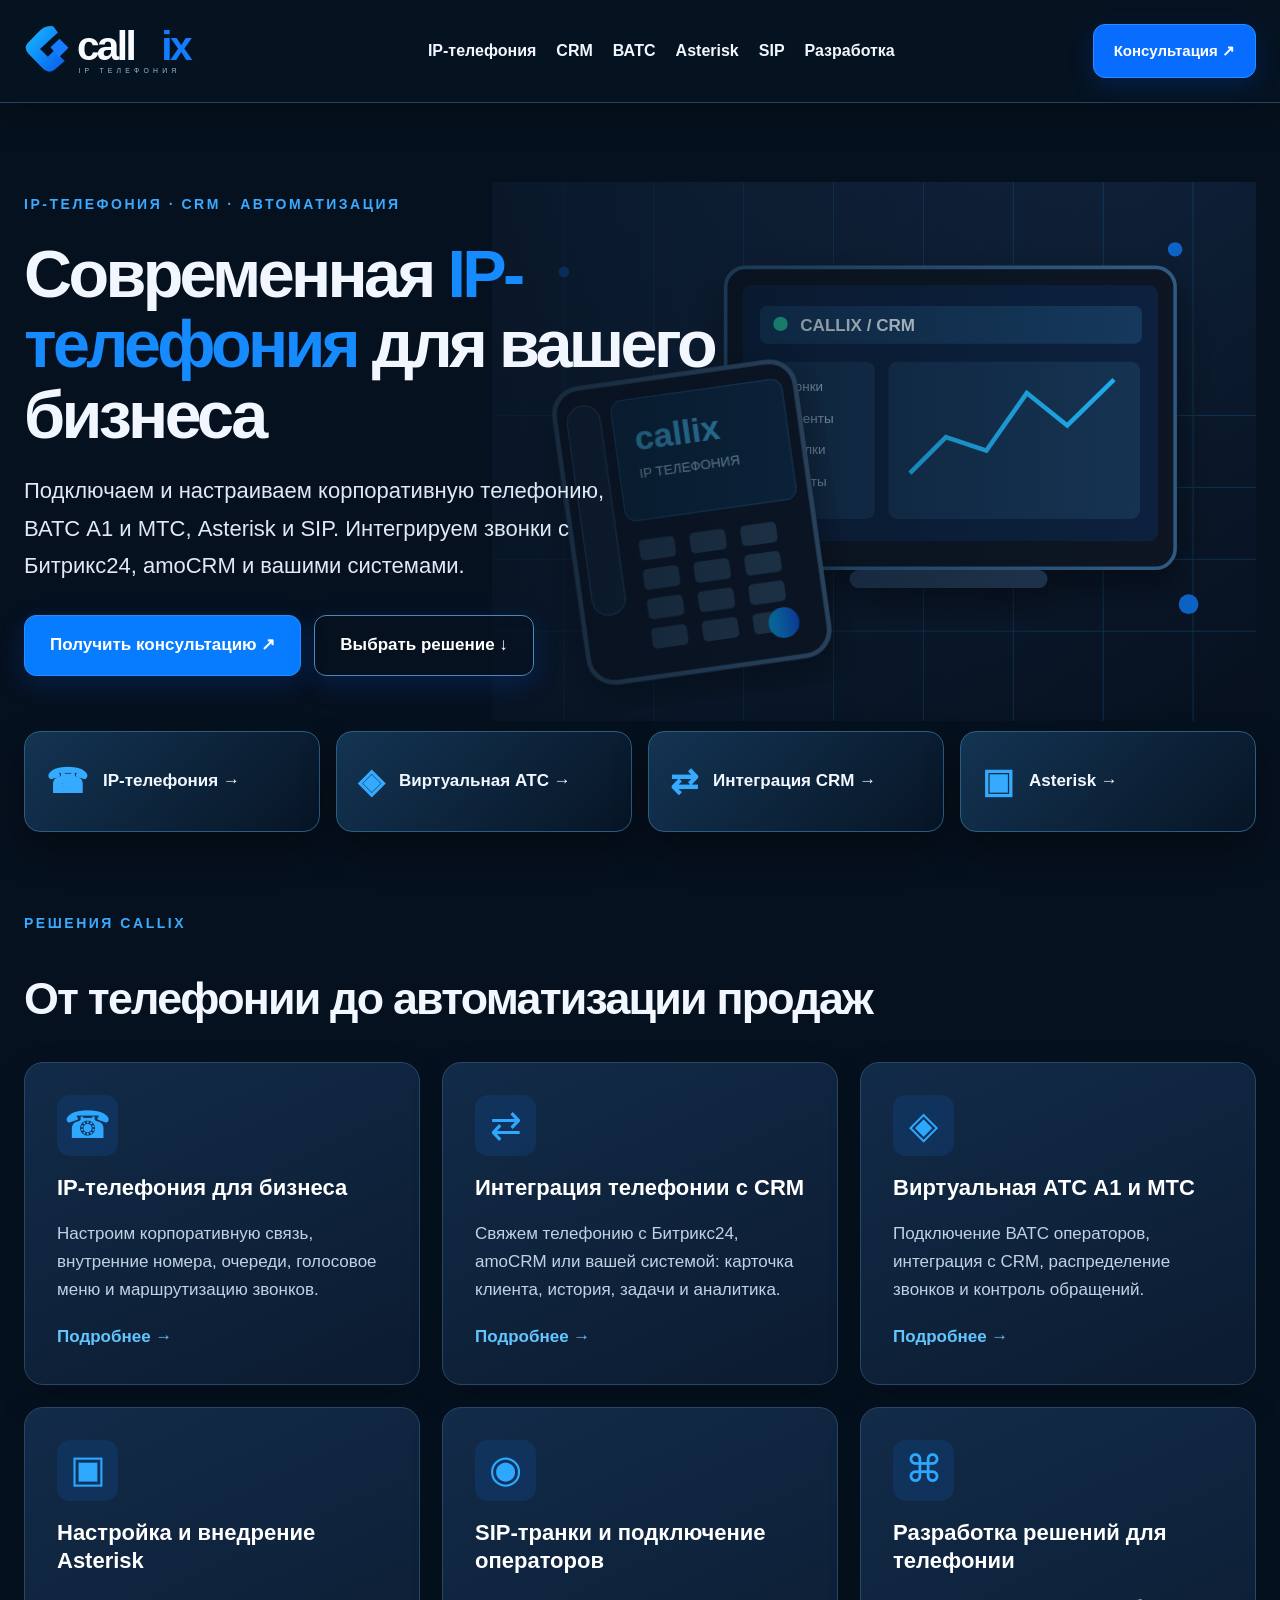
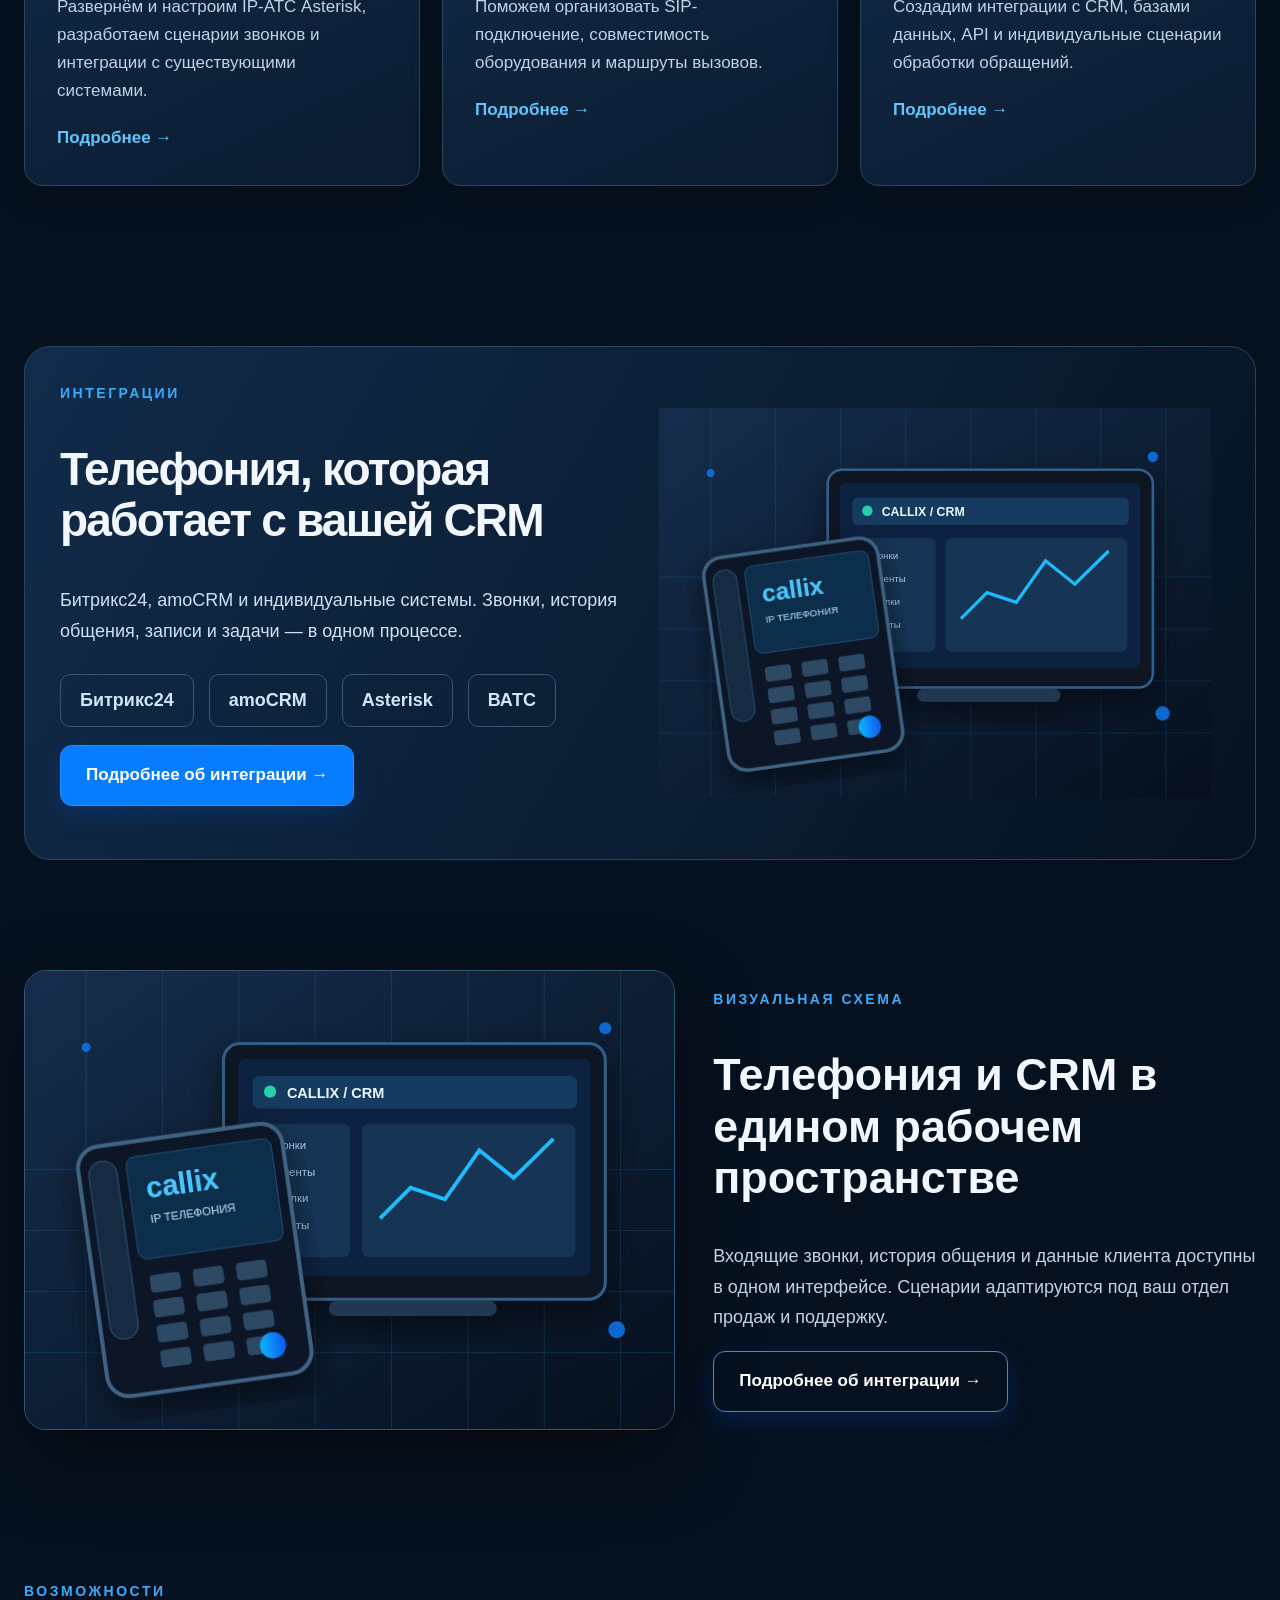
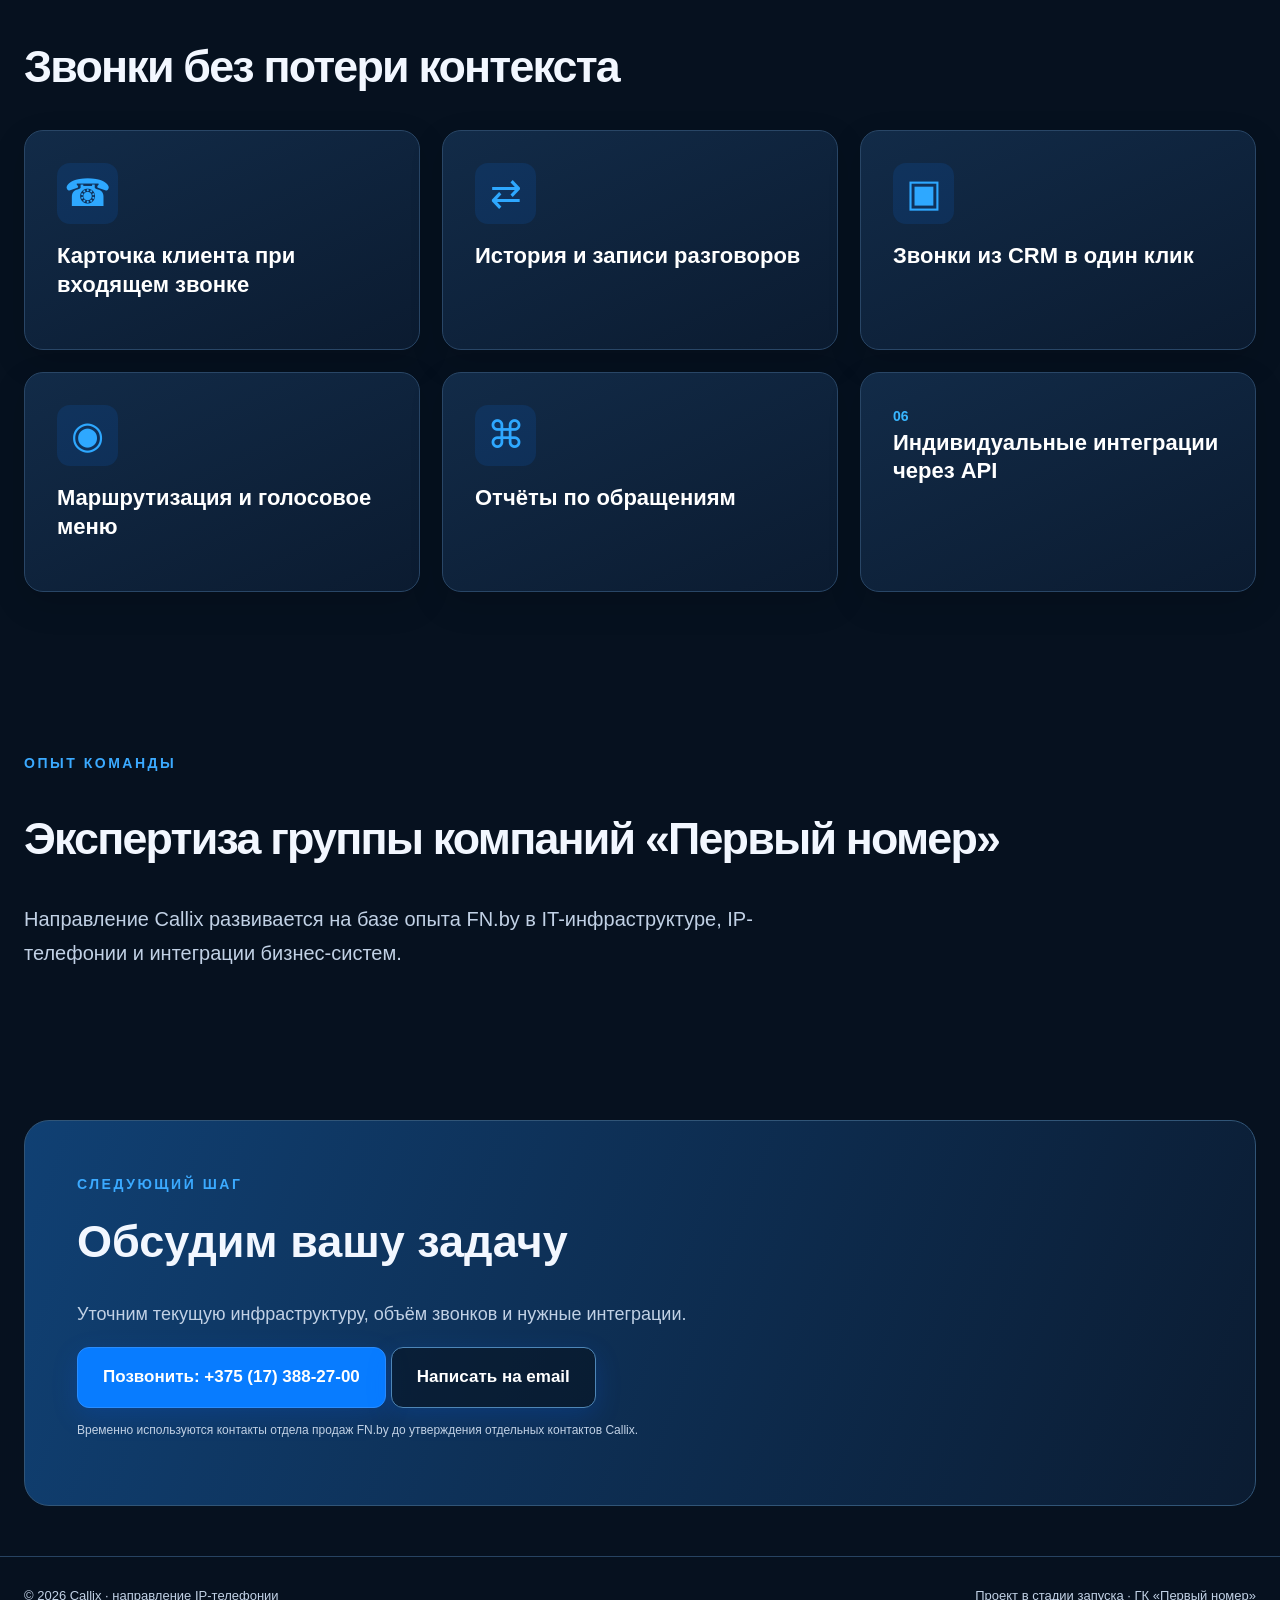
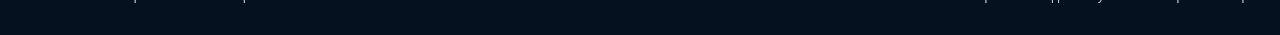
==== index.html @ d76731b3 "Implement Callix approved homepage and VATs navigation" ====
<!doctype html><html lang="ru"><head><meta charset="utf-8"><meta name="viewport" content="width=device-width,initial-scale=1"><meta name="theme-color" content="#070d1a"><title>IP-телефония и интеграции | Callix</title><meta name="description" content="IP-телефония для бизнеса, Asterisk, SIP, интеграции с Битрикс24 и amoCRM, разработка и автоматизация звонков."><link rel="canonical" href="https://callix.by/"><link rel="stylesheet" href="/style.css"></head><body><header><div class="wrap nav"><a href="/" class="brand" aria-label="Callix главная"><span class="mark">‹</span>call<em>ix</em></a><nav><a href="/ip-telefoniya/">IP-телефония</a><a href="/integraciya-crm/">CRM</a><a href="/vats/">ВАТС</a><a href="/asterisk/">Asterisk</a><a href="/sip/">SIP</a><a href="/razrabotka/">Разработка</a></nav><a class="btn" href="/kontakty/">Консультация ↗</a></div></header><main><section class="wrap hero hero-visual"><div class="eyebrow">IP-телефония · CRM · автоматизация</div><h1>Современная <span>IP-телефония</span> для вашего бизнеса</h1><p class="lead">Подключаем и настраиваем корпоративную телефонию, ВАТС А1 и МТС, Asterisk и SIP. Интегрируем звонки с Битрикс24, amoCRM и вашими системами.</p><div class="actions"><a class="btn" href="/kontakty/">Получить консультацию ↗</a><a class="btn outline" href="#services">Выбрать решение ↓</a></div></section><div class="wrap feature-tiles"><a href="/ip-telefoniya/"><span class="tileicon">☎</span>IP-телефония →</a><a href="/vats/"><span class="tileicon">◈</span>Виртуальная АТС →</a><a href="/integraciya-crm/"><span class="tileicon">⇄</span>Интеграция CRM →</a><a href="/asterisk/"><span class="tileicon">▣</span>Asterisk →</a></div><section class="wrap section" id="services"><div class="eyebrow">Решения Callix</div><h2>От телефонии до автоматизации продаж</h2><div class="grid"><article class="card"><div class="service-icon">☎</div><h3>IP-телефония для бизнеса</h3><p>Настроим корпоративную связь, внутренние номера, очереди, голосовое меню и маршрутизацию звонков.</p><a href="/ip-telefoniya/">Подробнее →</a></article><article class="card"><div class="service-icon">⇄</div><h3>Интеграция телефонии с CRM</h3><p>Свяжем телефонию с Битрикс24, amoCRM или вашей системой: карточка клиента, история, задачи и аналитика.</p><a href="/integraciya-crm/">Подробнее →</a></article><article class="card"><div class="service-icon">◈</div><h3>Виртуальная АТС А1 и МТС</h3><p>Подключение ВАТС операторов, интеграция с CRM, распределение звонков и контроль обращений.</p><a href="/vats/">Подробнее →</a></article><article class="card"><div class="service-icon">▣</div><h3>Настройка и внедрение Asterisk</h3><p>Развернём и настроим IP-АТС Asterisk, разработаем сценарии звонков и интеграции с существующими системами.</p><a href="/asterisk/">Подробнее →</a></article><article class="card"><div class="service-icon">◉</div><h3>SIP-транки и подключение операторов</h3><p>Поможем организовать SIP-подключение, совместимость оборудования и маршруты вызовов.</p><a href="/sip/">Подробнее →</a></article><article class="card"><div class="service-icon">⌘</div><h3>Разработка решений для телефонии</h3><p>Создадим интеграции с CRM, базами данных, API и индивидуальные сценарии обработки обращений.</p><a href="/razrabotka/">Подробнее →</a></article></div></section><section class="wrap section"><div class="photo-panel"><div><div class="eyebrow">Интеграции</div><h2>Телефония, которая работает с вашей CRM</h2><p>Битрикс24, amoCRM и индивидуальные системы. Звонки, история общения, записи и задачи — в одном процессе.</p><div class="trust"><span>Битрикс24</span><span>amoCRM</span><span>Asterisk</span><span>ВАТС</span></div><p><a class="btn" href="/integraciya-crm/">Подробнее об интеграции →</a></p></div><img src="/assets/telephony-hero.svg" alt="Система IP-телефонии и интеграция с CRM" loading="lazy"></div></section><section class="wrap visual-strip"><img src="/assets/telephony-hero.svg" alt="IP-телефония Callix: телефон и CRM-панель" loading="lazy"><div><div class="eyebrow">Визуальная схема</div><h2>Телефония и CRM в едином рабочем пространстве</h2><p>Входящие звонки, история общения и данные клиента доступны в одном интерфейсе. Сценарии адаптируются под ваш отдел продаж и поддержку.</p><a class="btn outline" href="/integraciya-crm/">Подробнее об интеграции →</a></div></section><section class="wrap section"><div class="eyebrow">Возможности</div><h2>Звонки без потери контекста</h2><div class="grid"><article class="card"><div class="service-icon">☎</div><h3>Карточка клиента при входящем звонке</h3></article><article class="card"><div class="service-icon">⇄</div><h3>История и записи разговоров</h3></article><article class="card"><div class="service-icon">▣</div><h3>Звонки из CRM в один клик</h3></article><article class="card"><div class="service-icon">◉</div><h3>Маршрутизация и голосовое меню</h3></article><article class="card"><div class="service-icon">⌘</div><h3>Отчёты по обращениям</h3></article><article class="card"><div class="num">06</div><h3>Индивидуальные интеграции через API</h3></article></div></section><section class="wrap section"><div class="eyebrow">Опыт команды</div><h2>Экспертиза группы компаний «Первый номер»</h2><p class="lead">Направление Callix развивается на базе опыта FN.by в IT-инфраструктуре, IP-телефонии и интеграции бизнес-систем.</p></section><section class="wrap"><div class="cta"><div class="eyebrow">Следующий шаг</div><h2>Обсудим вашу задачу</h2><p class="muted">Уточним текущую инфраструктуру, объём звонков и нужные интеграции.</p><a class="btn" href="tel:+375173882700">Позвонить: +375 (17) 388-27-00</a> <a class="btn outline" href="mailto:info@fn.by?subject=Заявка%20Callix">Написать на email</a><p class="muted" style="font-size:12px">Временно используются контакты отдела продаж FN.by до утверждения отдельных контактов Callix.</p></div></section></main><footer><div class="wrap foot"><span>© 2026 Callix · направление IP-телефонии</span><span>Проект в стадии запуска · <a href="https://fn.by">ГК «Первый номер»</a></span></div></footer></body></html>
---- style.css ----
:root{color-scheme:dark;--bg:#070d1a;--panel:#101d31;--line:#24374e;--ink:#f2f7ff;--muted:#a2b3ca;--blue:#168bff}*{box-sizing:border-box}html{scroll-behavior:smooth}body{margin:0;background:radial-gradient(ellipse at 78% 2%,#102e52 0,transparent 37%),var(--bg);color:var(--ink);font:16px/1.65 Inter,system-ui,-apple-system,Segoe UI,sans-serif}a{color:inherit;text-decoration:none}.wrap{width:min(1150px,calc(100% - 40px));margin:auto}header{position:sticky;top:0;background:#07101ee8;backdrop-filter:blur(15px);border-bottom:1px solid var(--line);z-index:10}.nav{display:flex;justify-content:space-between;align-items:center;gap:22px;min-height:82px}.brand{display:flex;align-items:center;gap:12px;font-size:27px;font-weight:850;letter-spacing:-1px}.mark{width:42px;height:42px;border-radius:12px;background:linear-gradient(145deg,#13b7ff,#0758ef);display:grid;place-items:center;color:white;font-weight:900;font-size:25px}.brand em{color:#278dff;font-style:normal}nav{display:flex;gap:21px;align-items:center}nav a{font-size:13px;color:var(--muted)}nav a:hover{color:white}.btn{display:inline-block;padding:13px 24px;border-radius:12px;background:linear-gradient(110deg,#12b8ff,#0867f5);font-weight:750;color:white;border:1px solid #298dff}.btn.outline{background:transparent;border-color:#42617b}.hero{padding:105px 0 85px;max-width:890px}.eyebrow{text-transform:uppercase;letter-spacing:.18em;color:#49b7ff;font-weight:750;font-size:12px}h1{font-size:clamp(39px,5.8vw,76px);line-height:1.08;letter-spacing:-.055em;margin:22px 0}h1 span{color:#2c9bff}.lead{font-size:20px;color:var(--muted);max-width:730px}.actions{display:flex;gap:13px;flex-wrap:wrap;margin-top:30px}.section{padding:65px 0}.section h2{font-size:clamp(29px,3.5vw,45px);letter-spacing:-.04em;line-height:1.15}.grid{display:grid;grid-template-columns:repeat(3,1fr);gap:17px}.card{padding:28px;border:1px solid var(--line);border-radius:20px;background:linear-gradient(145deg,#12243b,#0e1829)}.card h3{margin:0 0 10px;font-size:20px}.card p,.muted{color:var(--muted)}.card a{color:#63c5ff;font-weight:650}.num{color:#38b6ff;font-weight:800;font-size:14px}.cta{background:linear-gradient(120deg,#123960,#101b32);border:1px solid #315577;border-radius:25px;padding:52px;margin:50px 0}.cta h2{font-size:clamp(28px,4vw,45px);margin:8px 0}.faq details{border-bottom:1px solid var(--line);padding:20px 0}.faq summary{cursor:pointer;font-weight:700}.faq p{color:var(--muted)}footer{border-top:1px solid var(--line);padding:28px 0;color:var(--muted);font-size:13px}.foot{display:flex;justify-content:space-between;gap:20px;flex-wrap:wrap}@media(max-width:900px){nav{display:none}.grid{grid-template-columns:1fr 1fr}.hero{padding:65px 0}}@media(max-width:580px){.grid{grid-template-columns:1fr}.cta{padding:27px}.nav .btn{padding:9px 12px;font-size:12px}.brand{font-size:22px}}
/* Readable, visual refresh */
body{font-size:18px;line-height:1.7}header{background:#081424f5}.wrap{width:min(1240px,calc(100% - 48px))}.nav{min-height:94px;gap:16px}.brand{font-size:32px;white-space:nowrap}.mark{width:50px;height:50px;font-size:31px}nav{gap:17px;flex-wrap:wrap}nav a{font-size:16px;font-weight:650;color:#e0edfb;white-space:nowrap}.nav>.btn{font-size:15px;white-space:nowrap;padding:12px 17px}.hero{max-width:none;min-height:610px;padding:95px 0 80px;position:relative}.hero h1{max-width:760px;font-size:clamp(44px,5.4vw,74px)}.hero .lead{max-width:660px;font-size:21px;color:#d2e1f3}.hero-visual{background:linear-gradient(90deg,#070d1a 0%,#070d1a66 40%,transparent 100%),url('/assets/telephony-hero.svg') right center/58% auto no-repeat}.hero-visual:before{content:"";position:absolute;inset:0;background:linear-gradient(90deg,#070d1a 0%,#070d1a99 42%,transparent 75%);pointer-events:none}.hero-visual>*{position:relative}.section{padding:80px 0}.section h2{font-size:clamp(34px,3.5vw,48px)}.card{min-height:220px;padding:32px}.card h3{font-size:23px;line-height:1.3}.card p{font-size:17px;line-height:1.65}.card a{font-size:17px}.btn{font-size:17px;padding:15px 25px}.eyebrow{font-size:14px}.visual-strip{display:grid;grid-template-columns:1.2fr 1fr;gap:38px;align-items:center;padding:30px 0 70px}.visual-strip img{width:100%;border-radius:22px;border:1px solid #325879;box-shadow:0 30px 80px #0007}.visual-strip h2{font-size:clamp(32px,3.5vw,48px);line-height:1.15}.visual-strip p{color:#c1d2e5}.service-icon{font-size:38px;line-height:1.3;margin-bottom:18px;color:#48b7ff}.card{transition:transform .2s,border-color .2s}.card:hover{transform:translateY(-4px);border-color:#267bba}
@media(max-width:1100px){nav{gap:12px}nav a{font-size:14px}.nav>.btn{font-size:13px}}@media(max-width:900px){nav{display:none}.hero-visual{background-size:90% auto;background-position:right bottom}.hero-visual:before{background:linear-gradient(90deg,#070d1a 0%,#070d1add 60%,#070d1a99 100%)}.visual-strip{grid-template-columns:1fr}}@media(max-width:580px){body{font-size:17px}.wrap{width:calc(100% - 32px)}.hero{padding:70px 0 190px;min-height:660px}.hero-visual{background-size:110% auto;background-position:right bottom}.hero-visual:before{background:linear-gradient(#070d1a 0%,#070d1af0 55%,#070d1a22 100%)}.hero h1{font-size:43px}.hero .lead{font-size:18px}.card{min-height:unset;padding:25px}.nav{min-height:76px}.brand{font-size:25px}.mark{width:40px;height:40px}.nav>.btn{padding:9px;font-size:12px}.section{padding:48px 0}}

/* Callix approved visual direction */
:root{--bg:#06111f;--panel:#0e2138;--line:#274361;--muted:#c1d1e5}body{font-family:Inter,"Segoe UI",Arial,sans-serif;background:#06111f;font-size:18px}header{background:#061321f5;box-shadow:0 12px 35px #0004}.nav{min-height:102px}.brand{font-size:0!important;display:block;width:206px;min-width:206px;height:67px;background:url('/assets/callix-logo.svg') center/contain no-repeat}.brand .mark,.brand em{display:none}.nav nav{gap:20px}.nav nav a{font-size:16px;font-weight:750;color:#f2f7ff}.nav nav a:hover{color:#3fb7ff}.nav>.btn{font-size:15px;padding:13px 20px;background:#086dff}.hero{padding:90px 0 125px;min-height:675px}.hero h1{max-width:780px;font-size:clamp(46px,5.2vw,79px);font-weight:850;line-height:1.06}.hero h1 span{color:#168aff}.hero .lead{max-width:620px;color:#e0eaf5;font-size:22px}.hero-visual{background:linear-gradient(90deg,#06111ff5 0%,#06111fd8 32%,#06111f11 90%),url('/assets/telephony-hero.svg') right center/62% auto no-repeat}.hero-visual:before{display:none}.btn{border-radius:12px;background:#087cff;box-shadow:0 8px 26px #005fff30}.btn.outline{background:#06111f99;border-color:#4e86b7}.section{padding:80px 0}.section h2{font-weight:850}.grid{gap:22px}.card{background:linear-gradient(155deg,#122b48,#0b1b30);border:1px solid #294666;border-radius:19px;box-shadow:0 12px 34px #0002}.card h3{font-size:22px;color:white}.card p{color:#c1d2e5}.card .service-icon{display:inline-grid;place-items:center;width:61px;height:61px;border-radius:13px;background:#087cff20;color:#2ea8ff}.eyebrow{color:#3baaff}.cta{background:linear-gradient(110deg,#104073,#0b1c32)}.feature-tiles{display:grid;grid-template-columns:repeat(4,1fr);gap:16px;margin-top:-70px;position:relative;z-index:2}.feature-tiles a{display:flex;align-items:center;gap:15px;padding:21px;border-radius:16px;background:linear-gradient(135deg,#133453,#071525);border:1px solid #2d5c82;box-shadow:0 18px 35px #0006;font-weight:750;font-size:17px}.feature-tiles .tileicon{font-size:34px;color:#36aaff}.photo-panel{position:relative;overflow:hidden;border:1px solid #244764;border-radius:26px;background:linear-gradient(120deg,#112b49,#061321);min-height:360px;display:grid;grid-template-columns:1fr 1fr;align-items:center;gap:20px;padding:35px}.photo-panel img{width:100%;max-height:390px;object-fit:contain}.photo-panel h2{font-size:clamp(32px,3.6vw,50px);line-height:1.12}.photo-panel p{color:#d0e1f0}.trust{display:flex;flex-wrap:wrap;gap:15px;margin-top:28px}.trust span{border:1px solid #385577;padding:10px 19px;border-radius:10px;color:#d3e4f6;font-weight:750}.contact-form{display:grid;gap:13px;max-width:510px}.contact-form input,.contact-form textarea{width:100%;padding:15px 17px;border-radius:10px;border:1px solid #42658a;background:#0c223a;color:white;font:inherit}.contact-form label{font-size:14px;color:#d6e6f6}.contact-form button{cursor:pointer;font:inherit}.contact-form small{color:#c1d1e5}@media(max-width:1150px){.nav nav{gap:11px}.nav nav a{font-size:14px}.brand{width:160px;min-width:160px}}@media(max-width:900px){.nav nav{display:none}.feature-tiles{grid-template-columns:repeat(2,1fr)}.photo-panel{grid-template-columns:1fr}.hero-visual{background-size:95% auto;background-position:right bottom}}@media(max-width:580px){.brand{width:140px;min-width:140px;height:50px}.feature-tiles{grid-template-columns:1fr 1fr;gap:9px;margin-top:-45px}.feature-tiles a{font-size:13px;padding:12px;gap:6px}.feature-tiles .tileicon{font-size:22px}.hero{min-height:670px;padding:60px 0 220px}.hero h1{font-size:43px}.hero .lead{font-size:18px}.hero-visual{background-size:130% auto;background-position:right bottom}.photo-panel{padding:22px}.nav>.btn{font-size:12px;padding:9px}}
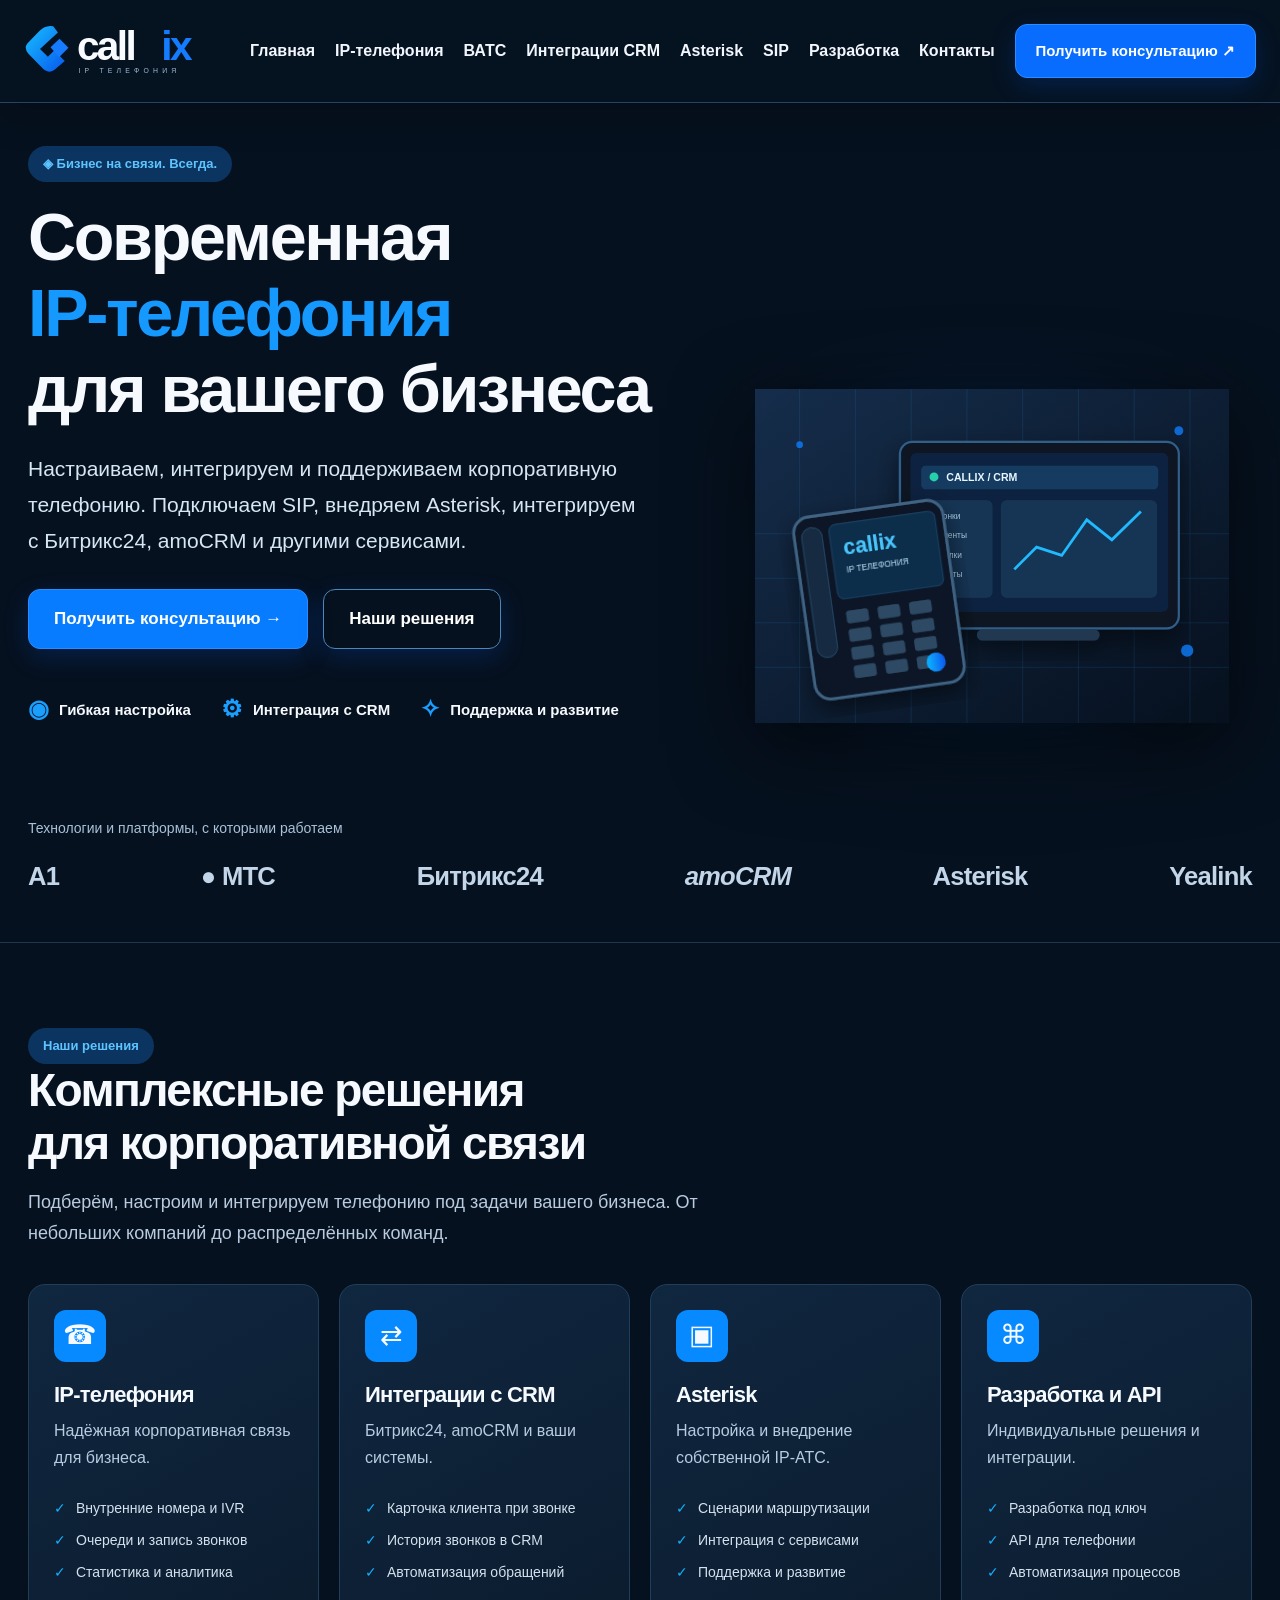
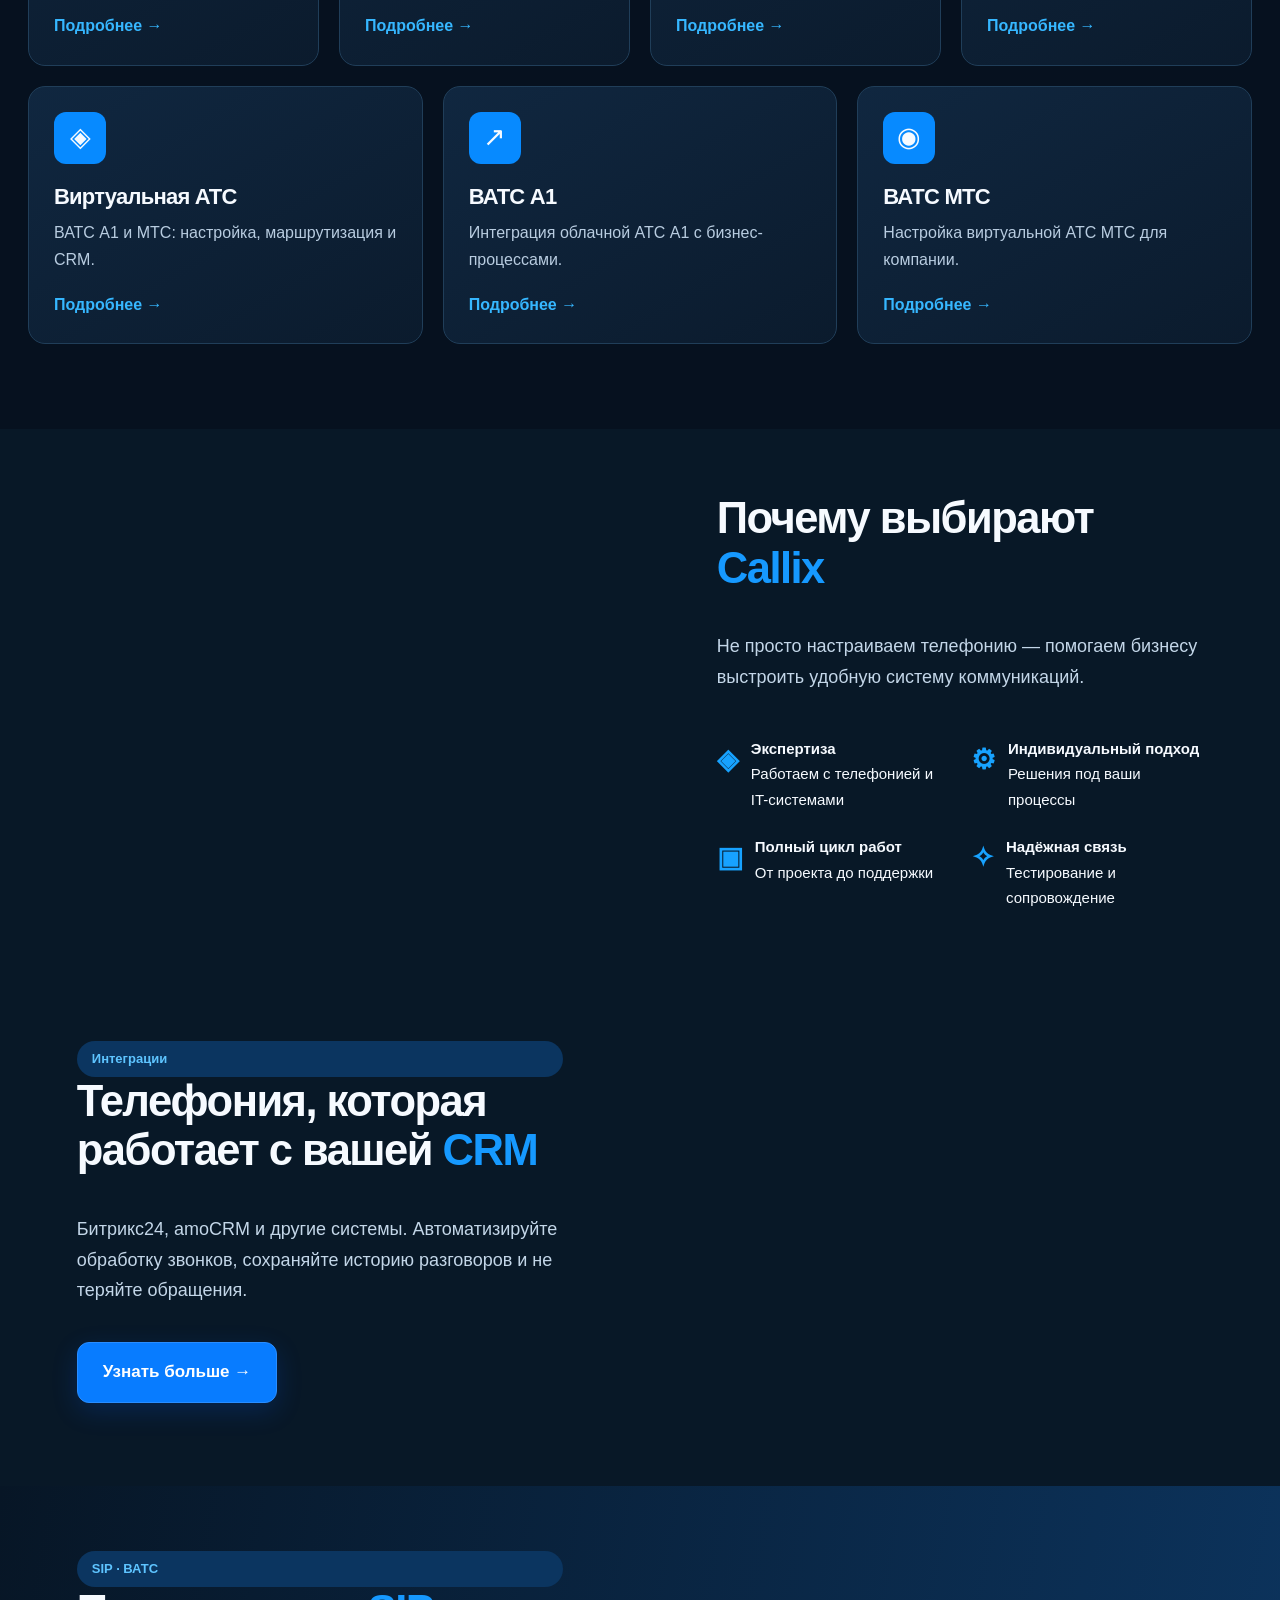
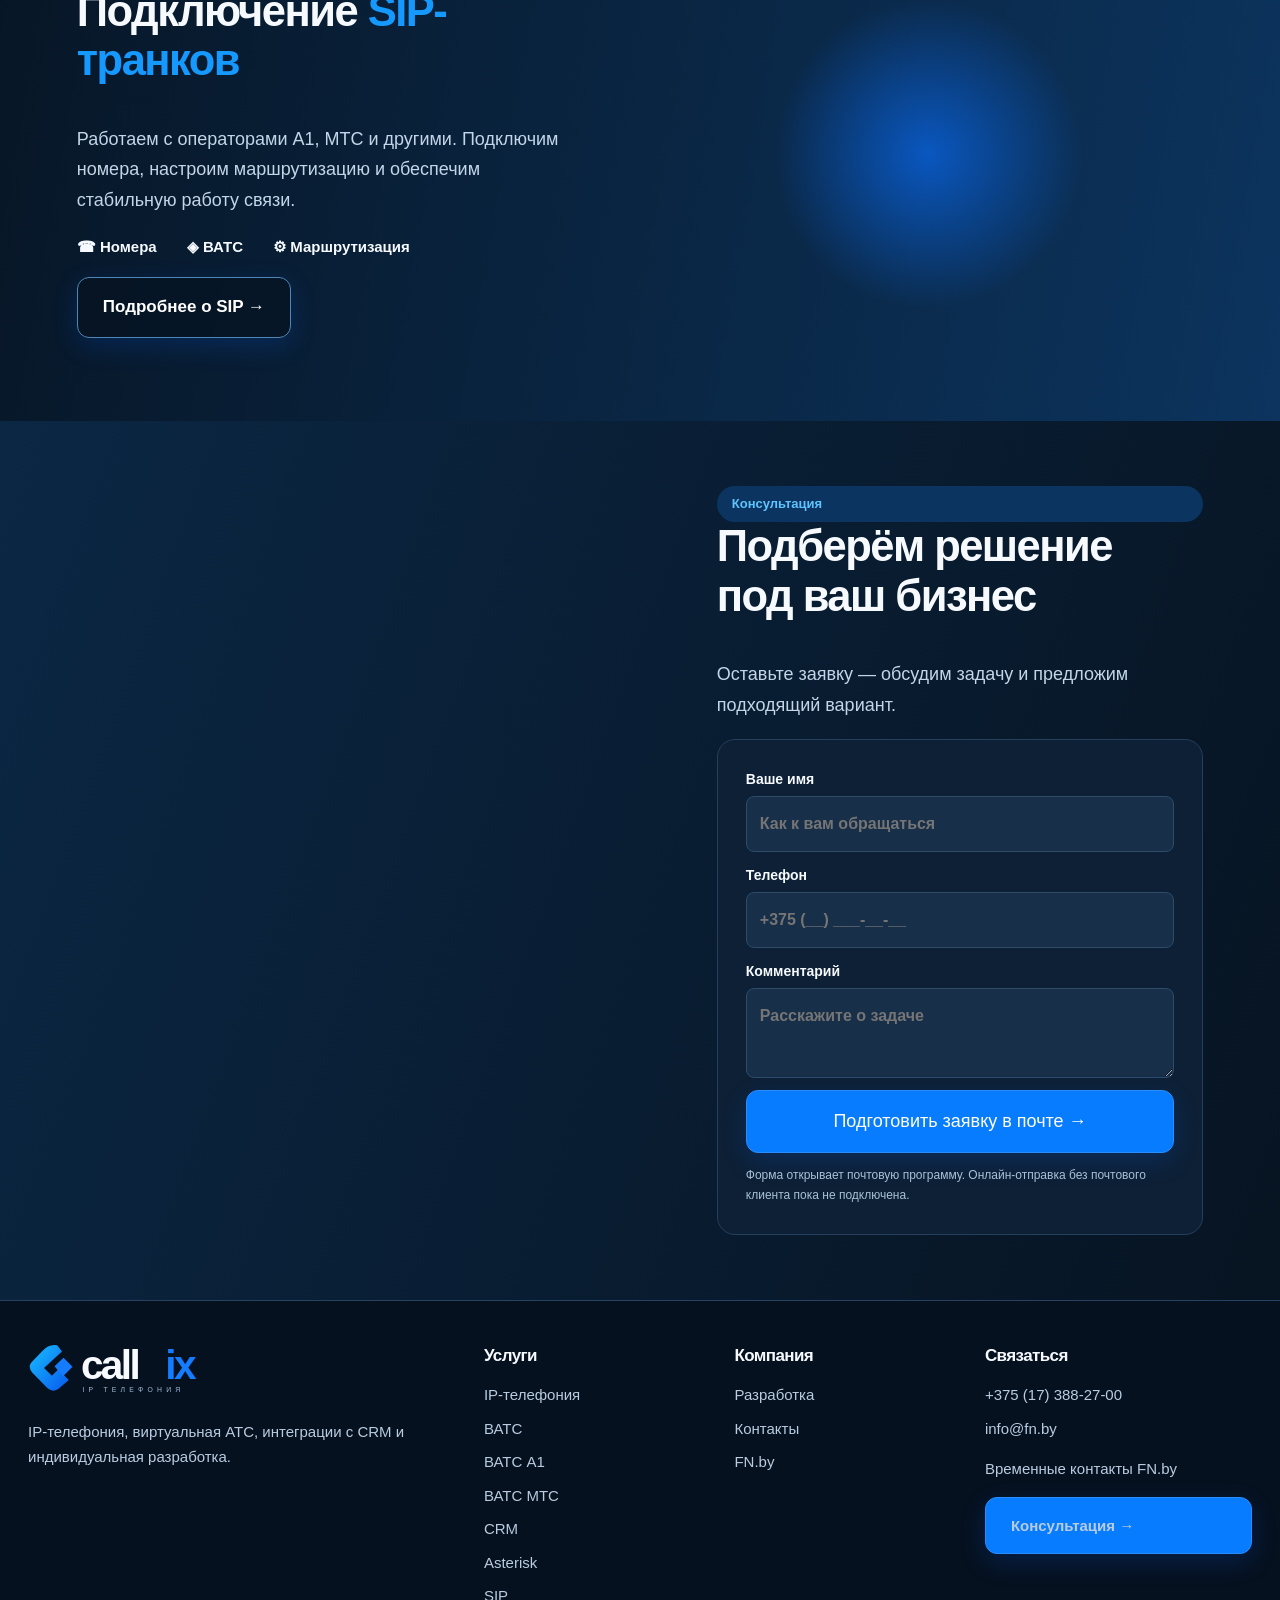
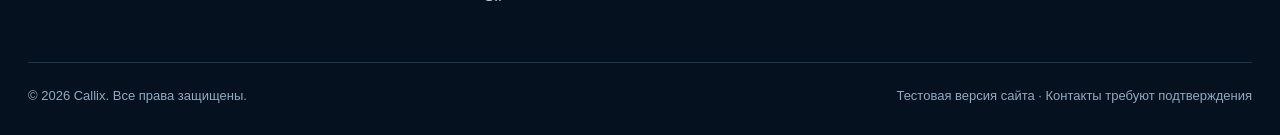
==== commit 7412fff3: "Rebuild Callix homepage to match approved visual concept" ====
--- a/index.html
+++ b/index.html
@@ -1 +1 @@
-<!doctype html><html lang="ru"><head><meta charset="utf-8"><meta name="viewport" content="width=device-width,initial-scale=1"><meta name="theme-color" content="#070d1a"><title>IP-телефония и интеграции | Callix</title><meta name="description" content="IP-телефония для бизнеса, Asterisk, SIP, интеграции с Битрикс24 и amoCRM, разработка и автоматизация звонков."><link rel="canonical" href="https://callix.by/"><link rel="stylesheet" href="/style.css"></head><body><header><div class="wrap nav"><a href="/" class="brand" aria-label="Callix главная"><span class="mark">‹</span>call<em>ix</em></a><nav><a href="/ip-telefoniya/">IP-телефония</a><a href="/integraciya-crm/">CRM</a><a href="/vats/">ВАТС</a><a href="/asterisk/">Asterisk</a><a href="/sip/">SIP</a><a href="/razrabotka/">Разработка</a></nav><a class="btn" href="/kontakty/">Консультация ↗</a></div></header><main><section class="wrap hero hero-visual"><div class="eyebrow">IP-телефония · CRM · автоматизация</div><h1>Современная <span>IP-телефония</span> для вашего бизнеса</h1><p class="lead">Подключаем и настраиваем корпоративную телефонию, ВАТС А1 и МТС, Asterisk и SIP. Интегрируем звонки с Битрикс24, amoCRM и вашими системами.</p><div class="actions"><a class="btn" href="/kontakty/">Получить консультацию ↗</a><a class="btn outline" href="#services">Выбрать решение ↓</a></div></section><div class="wrap feature-tiles"><a href="/ip-telefoniya/"><span class="tileicon">☎</span>IP-телефония →</a><a href="/vats/"><span class="tileicon">◈</span>Виртуальная АТС →</a><a href="/integraciya-crm/"><span class="tileicon">⇄</span>Интеграция CRM →</a><a href="/asterisk/"><span class="tileicon">▣</span>Asterisk →</a></div><section class="wrap section" id="services"><div class="eyebrow">Решения Callix</div><h2>От телефонии до автоматизации продаж</h2><div class="grid"><article class="card"><div class="service-icon">☎</div><h3>IP-телефония для бизнеса</h3><p>Настроим корпоративную связь, внутренние номера, очереди, голосовое меню и маршрутизацию звонков.</p><a href="/ip-telefoniya/">Подробнее →</a></article><article class="card"><div class="service-icon">⇄</div><h3>Интеграция телефонии с CRM</h3><p>Свяжем телефонию с Битрикс24, amoCRM или вашей системой: карточка клиента, история, задачи и аналитика.</p><a href="/integraciya-crm/">Подробнее →</a></article><article class="card"><div class="service-icon">◈</div><h3>Виртуальная АТС А1 и МТС</h3><p>Подключение ВАТС операторов, интеграция с CRM, распределение звонков и контроль обращений.</p><a href="/vats/">Подробнее →</a></article><article class="card"><div class="service-icon">▣</div><h3>Настройка и внедрение Asterisk</h3><p>Развернём и настроим IP-АТС Asterisk, разработаем сценарии звонков и интеграции с существующими системами.</p><a href="/asterisk/">Подробнее →</a></article><article class="card"><div class="service-icon">◉</div><h3>SIP-транки и подключение операторов</h3><p>Поможем организовать SIP-подключение, совместимость оборудования и маршруты вызовов.</p><a href="/sip/">Подробнее →</a></article><article class="card"><div class="service-icon">⌘</div><h3>Разработка решений для телефонии</h3><p>Создадим интеграции с CRM, базами данных, API и индивидуальные сценарии обработки обращений.</p><a href="/razrabotka/">Подробнее →</a></article></div></section><section class="wrap section"><div class="photo-panel"><div><div class="eyebrow">Интеграции</div><h2>Телефония, которая работает с вашей CRM</h2><p>Битрикс24, amoCRM и индивидуальные системы. Звонки, история общения, записи и задачи — в одном процессе.</p><div class="trust"><span>Битрикс24</span><span>amoCRM</span><span>Asterisk</span><span>ВАТС</span></div><p><a class="btn" href="/integraciya-crm/">Подробнее об интеграции →</a></p></div><img src="/assets/telephony-hero.svg" alt="Система IP-телефонии и интеграция с CRM" loading="lazy"></div></section><section class="wrap visual-strip"><img src="/assets/telephony-hero.svg" alt="IP-телефония Callix: телефон и CRM-панель" loading="lazy"><div><div class="eyebrow">Визуальная схема</div><h2>Телефония и CRM в едином рабочем пространстве</h2><p>Входящие звонки, история общения и данные клиента доступны в одном интерфейсе. Сценарии адаптируются под ваш отдел продаж и поддержку.</p><a class="btn outline" href="/integraciya-crm/">Подробнее об интеграции →</a></div></section><section class="wrap section"><div class="eyebrow">Возможности</div><h2>Звонки без потери контекста</h2><div class="grid"><article class="card"><div class="service-icon">☎</div><h3>Карточка клиента при входящем звонке</h3></article><article class="card"><div class="service-icon">⇄</div><h3>История и записи разговоров</h3></article><article class="card"><div class="service-icon">▣</div><h3>Звонки из CRM в один клик</h3></article><article class="card"><div class="service-icon">◉</div><h3>Маршрутизация и голосовое меню</h3></article><article class="card"><div class="service-icon">⌘</div><h3>Отчёты по обращениям</h3></article><article class="card"><div class="num">06</div><h3>Индивидуальные интеграции через API</h3></article></div></section><section class="wrap section"><div class="eyebrow">Опыт команды</div><h2>Экспертиза группы компаний «Первый номер»</h2><p class="lead">Направление Callix развивается на базе опыта FN.by в IT-инфраструктуре, IP-телефонии и интеграции бизнес-систем.</p></section><section class="wrap"><div class="cta"><div class="eyebrow">Следующий шаг</div><h2>Обсудим вашу задачу</h2><p class="muted">Уточним текущую инфраструктуру, объём звонков и нужные интеграции.</p><a class="btn" href="tel:+375173882700">Позвонить: +375 (17) 388-27-00</a> <a class="btn outline" href="mailto:info@fn.by?subject=Заявка%20Callix">Написать на email</a><p class="muted" style="font-size:12px">Временно используются контакты отдела продаж FN.by до утверждения отдельных контактов Callix.</p></div></section></main><footer><div class="wrap foot"><span>© 2026 Callix · направление IP-телефонии</span><span>Проект в стадии запуска · <a href="https://fn.by">ГК «Первый номер»</a></span></div></footer></body></html>+<!doctype html><html lang="ru"><head><meta charset="utf-8"><meta name="viewport" content="width=device-width,initial-scale=1"><meta name="theme-color" content="#06111f"><title>Callix — IP-телефония, ВАТС и интеграции с CRM</title><meta name="description" content="Callix: корпоративная IP-телефония, виртуальная АТС А1 и МТС, Asterisk, SIP и интеграции с Битрикс24 и amoCRM."><link rel="stylesheet" href="/style.css"></head><body><header><div class="wrap nav"><a href="/" class="brand" aria-label="Callix"></a><nav><a href="/">Главная</a><a href="/ip-telefoniya/">IP-телефония</a><a href="/vats/">ВАТС</a><a href="/integraciya-crm/">Интеграции CRM</a><a href="/asterisk/">Asterisk</a><a href="/sip/">SIP</a><a href="/razrabotka/">Разработка</a><a href="/kontakty/">Контакты</a></nav><a class="btn" href="#consult">Получить консультацию ↗</a></div></header><main class="showcase"><section class="sc-hero"><div class="wrap"><div class="sc-hero-copy"><div class="sc-kicker">◈ Бизнес на связи. Всегда.</div><h1>Современная<br><span>IP-телефония</span><br>для вашего бизнеса</h1><p>Настраиваем, интегрируем и поддерживаем корпоративную телефонию. Подключаем SIP, внедряем Asterisk, интегрируем с Битрикс24, amoCRM и другими сервисами.</p><div class="sc-actions"><a class="btn" href="#consult">Получить консультацию →</a><a class="btn outline" href="#services">Наши решения</a></div><div class="sc-perks"><span><b>◉</b> Гибкая настройка</span><span><b>⚙</b> Интеграция с CRM</span><span><b>✧</b> Поддержка и развитие</span></div></div></div><div class="sc-phone-art"><img src="/assets/telephony-hero.svg" alt="IP-телефон и панель управления Callix"></div></section><section class="sc-trust"><div class="wrap"><p>Технологии и платформы, с которыми работаем</p><div class="sc-logos"><span>А1</span><span>● МТС</span><span>Битрикс24</span><span>amoCRM</span><span>Asterisk</span><span>Yealink</span></div></div></section><section class="sc-section wrap" id="services"><div class="sc-kicker">Наши решения</div><h2>Комплексные решения<br>для корпоративной связи</h2><p class="intro">Подберём, настроим и интегрируем телефонию под задачи вашего бизнеса. От небольших компаний до распределённых команд.</p><div class="sc-services"><article class="sc-service"><div class="sc-icon">☎</div><h3>IP-телефония</h3><p>Надёжная корпоративная связь для бизнеса.</p><ul><li>Внутренние номера и IVR</li><li>Очереди и запись звонков</li><li>Статистика и аналитика</li></ul><a href="/ip-telefoniya/">Подробнее →</a></article><article class="sc-service"><div class="sc-icon">⇄</div><h3>Интеграции с CRM</h3><p>Битрикс24, amoCRM и ваши системы.</p><ul><li>Карточка клиента при звонке</li><li>История звонков в CRM</li><li>Автоматизация обращений</li></ul><a href="/integraciya-crm/">Подробнее →</a></article><article class="sc-service"><div class="sc-icon">▣</div><h3>Asterisk</h3><p>Настройка и внедрение собственной IP-АТС.</p><ul><li>Сценарии маршрутизации</li><li>Интеграция с сервисами</li><li>Поддержка и развитие</li></ul><a href="/asterisk/">Подробнее →</a></article><article class="sc-service"><div class="sc-icon">⌘</div><h3>Разработка и API</h3><p>Индивидуальные решения и интеграции.</p><ul><li>Разработка под ключ</li><li>API для телефонии</li><li>Автоматизация процессов</li></ul><a href="/razrabotka/">Подробнее →</a></article></div><div class="sc-services" style="margin-top:20px;grid-template-columns:repeat(3,1fr)"><article class="sc-service" style="min-height:220px"><div class="sc-icon">◈</div><h3>Виртуальная АТС</h3><p>ВАТС А1 и МТС: настройка, маршрутизация и CRM.</p><a href="/vats/">Подробнее →</a></article><article class="sc-service" style="min-height:220px"><div class="sc-icon">↗</div><h3>ВАТС А1</h3><p>Интеграция облачной АТС А1 с бизнес-процессами.</p><a href="/vats-a1/">Подробнее →</a></article><article class="sc-service" style="min-height:220px"><div class="sc-icon">◉</div><h3>ВАТС МТС</h3><p>Настройка виртуальной АТС МТС для компании.</p><a href="/vats-mts/">Подробнее →</a></article></div></section><section class="sc-split"><div class="sc-photo" style="background-image:url('https://images.unsplash.com/photo-1556761175-b413da4baf72?auto=format&fit=crop&w=1200&q=85')"></div><div class="sc-content"><h2>Почему выбирают <span>Callix</span></h2><p>Не просто настраиваем телефонию — помогаем бизнесу выстроить удобную систему коммуникаций.</p><div class="sc-benefits"><div><b>◈</b><span><strong>Экспертиза</strong><br>Работаем с телефонией и IT-системами</span></div><div><b>⚙</b><span><strong>Индивидуальный подход</strong><br>Решения под ваши процессы</span></div><div><b>▣</b><span><strong>Полный цикл работ</strong><br>От проекта до поддержки</span></div><div><b>✧</b><span><strong>Надёжная связь</strong><br>Тестирование и сопровождение</span></div></div></div></section><section class="sc-split"><div class="sc-content"><div class="sc-kicker">Интеграции</div><h2>Телефония, которая работает с вашей <span>CRM</span></h2><p>Битрикс24, amoCRM и другие системы. Автоматизируйте обработку звонков, сохраняйте историю разговоров и не теряйте обращения.</p><p><a class="btn" href="/integraciya-crm/">Узнать больше →</a></p></div><div class="sc-photo" style="background-image:url('https://images.unsplash.com/photo-1551288049-bebda4e38f71?auto=format&fit=crop&w=1200&q=85')"></div></section><section class="sc-split sc-sip"><div class="sc-content"><div class="sc-kicker">SIP · ВАТС</div><h2>Подключение <span>SIP-транков</span></h2><p>Работаем с операторами А1, МТС и другими. Подключим номера, настроим маршрутизацию и обеспечим стабильную работу связи.</p><div class="sc-perks"><span>☎ Номера</span><span>◈ ВАТС</span><span>⚙ Маршрутизация</span></div><p><a class="btn outline" href="/sip/">Подробнее о SIP →</a></p></div><div class="sc-photo"></div></section><section class="sc-split sc-contact" id="consult"><div class="sc-photo"></div><div class="sc-content"><div class="sc-kicker">Консультация</div><h2>Подберём решение<br>под ваш бизнес</h2><p>Оставьте заявку — обсудим задачу и предложим подходящий вариант.</p><form class="sc-form" action="mailto:info@fn.by" method="get"><label>Ваше имя<input name="name" placeholder="Как к вам обращаться" required></label><label>Телефон<input name="phone" type="tel" placeholder="+375 (__) ___-__-__" required></label><label>Комментарий<textarea name="body" placeholder="Расскажите о задаче"></textarea></label><button class="btn" type="submit">Подготовить заявку в почте →</button><small>Форма открывает почтовую программу. Онлайн-отправка без почтового клиента пока не подключена.</small></form></div></section></main><footer class="showcase sc-footer"><div class="wrap"><div class="sc-footgrid"><div><a class="brand" href="/" aria-label="Callix"></a><p>IP-телефония, виртуальная АТС, интеграции с CRM и индивидуальная разработка.</p></div><div><h3>Услуги</h3><a href="/ip-telefoniya/">IP-телефония</a><a href="/vats/">ВАТС</a><a href="/vats-a1/">ВАТС А1</a><a href="/vats-mts/">ВАТС МТС</a><a href="/integraciya-crm/">CRM</a><a href="/asterisk/">Asterisk</a><a href="/sip/">SIP</a></div><div><h3>Компания</h3><a href="/razrabotka/">Разработка</a><a href="/kontakty/">Контакты</a><a href="https://fn.by">FN.by</a></div><div><h3>Связаться</h3><a href="tel:+375173882700">+375 (17) 388-27-00</a><a href="mailto:info@fn.by">info@fn.by</a><p>Временные контакты FN.by</p><a class="btn" href="#consult">Консультация →</a></div></div><div class="sc-foot-bottom"><span>© 2026 Callix. Все права защищены.</span><span>Тестовая версия сайта · Контакты требуют подтверждения</span></div></div></footer></body></html>
--- a/style.css
+++ b/style.css
@@ -5,3 +5,6 @@
 
 /* Callix approved visual direction */
 :root{--bg:#06111f;--panel:#0e2138;--line:#274361;--muted:#c1d1e5}body{font-family:Inter,"Segoe UI",Arial,sans-serif;background:#06111f;font-size:18px}header{background:#061321f5;box-shadow:0 12px 35px #0004}.nav{min-height:102px}.brand{font-size:0!important;display:block;width:206px;min-width:206px;height:67px;background:url('/assets/callix-logo.svg') center/contain no-repeat}.brand .mark,.brand em{display:none}.nav nav{gap:20px}.nav nav a{font-size:16px;font-weight:750;color:#f2f7ff}.nav nav a:hover{color:#3fb7ff}.nav>.btn{font-size:15px;padding:13px 20px;background:#086dff}.hero{padding:90px 0 125px;min-height:675px}.hero h1{max-width:780px;font-size:clamp(46px,5.2vw,79px);font-weight:850;line-height:1.06}.hero h1 span{color:#168aff}.hero .lead{max-width:620px;color:#e0eaf5;font-size:22px}.hero-visual{background:linear-gradient(90deg,#06111ff5 0%,#06111fd8 32%,#06111f11 90%),url('/assets/telephony-hero.svg') right center/62% auto no-repeat}.hero-visual:before{display:none}.btn{border-radius:12px;background:#087cff;box-shadow:0 8px 26px #005fff30}.btn.outline{background:#06111f99;border-color:#4e86b7}.section{padding:80px 0}.section h2{font-weight:850}.grid{gap:22px}.card{background:linear-gradient(155deg,#122b48,#0b1b30);border:1px solid #294666;border-radius:19px;box-shadow:0 12px 34px #0002}.card h3{font-size:22px;color:white}.card p{color:#c1d2e5}.card .service-icon{display:inline-grid;place-items:center;width:61px;height:61px;border-radius:13px;background:#087cff20;color:#2ea8ff}.eyebrow{color:#3baaff}.cta{background:linear-gradient(110deg,#104073,#0b1c32)}.feature-tiles{display:grid;grid-template-columns:repeat(4,1fr);gap:16px;margin-top:-70px;position:relative;z-index:2}.feature-tiles a{display:flex;align-items:center;gap:15px;padding:21px;border-radius:16px;background:linear-gradient(135deg,#133453,#071525);border:1px solid #2d5c82;box-shadow:0 18px 35px #0006;font-weight:750;font-size:17px}.feature-tiles .tileicon{font-size:34px;color:#36aaff}.photo-panel{position:relative;overflow:hidden;border:1px solid #244764;border-radius:26px;background:linear-gradient(120deg,#112b49,#061321);min-height:360px;display:grid;grid-template-columns:1fr 1fr;align-items:center;gap:20px;padding:35px}.photo-panel img{width:100%;max-height:390px;object-fit:contain}.photo-panel h2{font-size:clamp(32px,3.6vw,50px);line-height:1.12}.photo-panel p{color:#d0e1f0}.trust{display:flex;flex-wrap:wrap;gap:15px;margin-top:28px}.trust span{border:1px solid #385577;padding:10px 19px;border-radius:10px;color:#d3e4f6;font-weight:750}.contact-form{display:grid;gap:13px;max-width:510px}.contact-form input,.contact-form textarea{width:100%;padding:15px 17px;border-radius:10px;border:1px solid #42658a;background:#0c223a;color:white;font:inherit}.contact-form label{font-size:14px;color:#d6e6f6}.contact-form button{cursor:pointer;font:inherit}.contact-form small{color:#c1d1e5}@media(max-width:1150px){.nav nav{gap:11px}.nav nav a{font-size:14px}.brand{width:160px;min-width:160px}}@media(max-width:900px){.nav nav{display:none}.feature-tiles{grid-template-columns:repeat(2,1fr)}.photo-panel{grid-template-columns:1fr}.hero-visual{background-size:95% auto;background-position:right bottom}}@media(max-width:580px){.brand{width:140px;min-width:140px;height:50px}.feature-tiles{grid-template-columns:1fr 1fr;gap:9px;margin-top:-45px}.feature-tiles a{font-size:13px;padding:12px;gap:6px}.feature-tiles .tileicon{font-size:22px}.hero{min-height:670px;padding:60px 0 220px}.hero h1{font-size:43px}.hero .lead{font-size:18px}.hero-visual{background-size:130% auto;background-position:right bottom}.photo-panel{padding:22px}.nav>.btn{font-size:12px;padding:9px}}
+
+/* Pixel-inspired 2026 marketing homepage */
+.showcase{background:#06111f;color:#f6faff}.showcase .wrap{width:min(1340px,calc(100% - 56px))}.showcase h1,.showcase h2,.showcase h3{letter-spacing:-.035em;line-height:1.14}.showcase .sc-hero{min-height:670px;display:flex;align-items:center;position:relative;background:linear-gradient(90deg,#06111ff7 0%,#06111fe9 36%,#06111f66 65%,#06111f22 100%),url('https://images.unsplash.com/photo-1497366754035-f200968a6e72?auto=format&fit=crop&w=1800&q=85') center/cover}.showcase .sc-hero:after{content:"";position:absolute;inset:0;background:linear-gradient(0deg,#06111f 0%,transparent 28%);pointer-events:none}.showcase .sc-hero .wrap{position:relative;z-index:1}.showcase .sc-hero-copy{max-width:760px}.showcase .sc-hero h1{font-size:clamp(46px,5.2vw,80px);margin:18px 0 24px;font-weight:850}.showcase .sc-hero h1 span,.showcase h2 span{color:#1699ff}.showcase .sc-hero p{max-width:620px;font-size:21px;color:#d7e6f4}.showcase .sc-kicker{display:inline-block;padding:7px 15px;border-radius:25px;background:#0b3560;color:#5ec4ff;font-weight:750;font-size:13px}.showcase .sc-actions{display:flex;flex-wrap:wrap;gap:15px;margin:30px 0 40px}.showcase .sc-perks{display:flex;gap:30px;flex-wrap:wrap}.showcase .sc-perks span{font-size:15px;font-weight:650;display:flex;align-items:center;gap:10px}.showcase .sc-perks b{font-size:24px;color:#1a9fff}.showcase .sc-trust{padding:30px 0 44px;border-bottom:1px solid #21364a}.showcase .sc-trust p{font-size:14px;color:#a9c1d8}.showcase .sc-logos{display:flex;justify-content:space-between;gap:20px;flex-wrap:wrap;align-items:center}.showcase .sc-logos span{font-size:clamp(17px,2vw,27px);font-weight:850;color:#c3d5e8;letter-spacing:-.03em}.showcase .sc-logos span:nth-child(4){font-style:italic}.showcase .sc-section{padding:85px 0}.showcase .sc-section h2{font-size:clamp(35px,3.6vw,51px);font-weight:850;margin:0 0 18px}.showcase .sc-section .intro{max-width:740px;color:#b9cbdf;font-size:18px;margin:0 0 35px}.showcase .sc-services{display:grid;grid-template-columns:repeat(4,1fr);gap:20px}.showcase .sc-service{display:flex;flex-direction:column;background:linear-gradient(150deg,#102740,#0b1b2d);border:1px solid #203e59;border-radius:17px;padding:25px;min-height:365px}.showcase .sc-service .sc-icon{display:grid;place-items:center;width:52px;height:52px;background:#078aff;border-radius:12px;font-size:27px;margin-bottom:20px}.showcase .sc-service h3{font-size:22px;margin:0 0 10px}.showcase .sc-service p{font-size:16px;color:#b8cce0;margin:0 0 18px}.showcase .sc-service ul{list-style:none;padding:0;margin:0 0 20px}.showcase .sc-service li{font-size:14px;color:#d4e1ee;margin:8px 0}.showcase .sc-service li:before{content:"✓";color:#14aeff;margin-right:10px}.showcase .sc-service a{color:#36b7ff;font-size:16px;font-weight:750;margin-top:auto}.showcase .sc-split{display:grid;grid-template-columns:1fr 1fr;min-height:470px;background:#081827}.showcase .sc-split .sc-photo{background-size:cover;background-position:center;min-height:420px}.showcase .sc-split .sc-content{padding:65px clamp(30px,6vw,100px);display:flex;flex-direction:column;justify-content:center}.showcase .sc-split h2{font-size:clamp(33px,3.4vw,50px);margin:0 0 20px}.showcase .sc-split p{font-size:18px;color:#c3d6e8}.showcase .sc-benefits{display:grid;grid-template-columns:1fr 1fr;gap:22px;margin-top:25px}.showcase .sc-benefits div{display:flex;align-items:start;gap:12px;font-size:15px}.showcase .sc-benefits b{color:#17a2ff;font-size:28px}.showcase .sc-sip{background:linear-gradient(100deg,#071626,#0c345e);min-height:350px}.showcase .sc-sip .sc-photo{background-image:radial-gradient(circle at 45% 50%,#096df9aa,transparent 35%),url('https://images.unsplash.com/photo-1451187580459-43490279c0fa?auto=format&fit=crop&w=1100&q=85')}.showcase .sc-contact{background:linear-gradient(110deg,#0b2744,#071422)}.showcase .sc-contact .sc-photo{background-image:url('https://images.unsplash.com/photo-1551836022-d5d88e9218df?auto=format&fit=crop&w=1100&q=85')}.showcase .sc-form{background:#0d2035;border:1px solid #24405d;padding:28px;border-radius:18px;max-width:520px}.showcase .sc-form label{display:block;font-size:14px;font-weight:700;margin-bottom:12px}.showcase .sc-form input,.showcase .sc-form textarea{display:block;margin-top:5px;width:100%;border:1px solid #2d4c69;border-radius:8px;padding:13px;background:#182f49;color:white;font:inherit;font-size:16px}.showcase .sc-form textarea{min-height:90px}.showcase .sc-form button{width:100%;cursor:pointer;font:inherit}.showcase .sc-form small{display:block;color:#a9c1d8;font-size:12px;margin-top:12px}.showcase .sc-footer{background:#06111e;border-top:1px solid #1d3650;padding:65px 0 25px}.showcase .sc-footgrid{display:grid;grid-template-columns:2fr 1fr 1fr 1.3fr;gap:45px}.showcase .sc-footgrid h3{font-size:17px}.showcase .sc-footgrid a{display:block;color:#b9cce0;font-size:15px;margin:8px 0}.showcase .sc-footgrid p{color:#b9cce0;font-size:15px}.showcase .sc-foot-bottom{border-top:1px solid #1c354c;margin-top:45px;padding-top:22px;font-size:13px;color:#8faac2;display:flex;justify-content:space-between;gap:15px}.showcase .sc-phone-art{position:absolute;right:4%;bottom:6%;width:37%;max-width:480px;filter:drop-shadow(0 20px 40px #000b);z-index:1}.showcase .sc-phone-art img{width:100%;height:auto}.showcase .sc-phone-art:before{content:"";position:absolute;inset:20%;background:#0478ff55;filter:blur(65px);z-index:-1}@media(max-width:1150px){.showcase .sc-services{grid-template-columns:repeat(2,1fr)}.showcase .sc-phone-art{opacity:.55}.showcase .sc-hero-copy{position:relative;z-index:2}}@media(max-width:760px){.showcase .wrap{width:calc(100% - 34px)}.showcase .sc-hero{min-height:730px;align-items:flex-start;padding-top:80px}.showcase .sc-hero h1{font-size:43px}.showcase .sc-hero p{font-size:18px}.showcase .sc-phone-art{width:75%;right:0;bottom:3%;opacity:.75}.showcase .sc-services{grid-template-columns:1fr}.showcase .sc-service{min-height:0}.showcase .sc-split{grid-template-columns:1fr}.showcase .sc-split .sc-photo{min-height:300px}.showcase .sc-split .sc-content{padding:42px 23px}.showcase .sc-footgrid{grid-template-columns:1fr 1fr;gap:24px}.showcase .sc-benefits{grid-template-columns:1fr}.showcase .sc-logos{gap:15px}.showcase .sc-section{padding:55px 0}.showcase .sc-foot-bottom{flex-direction:column}}
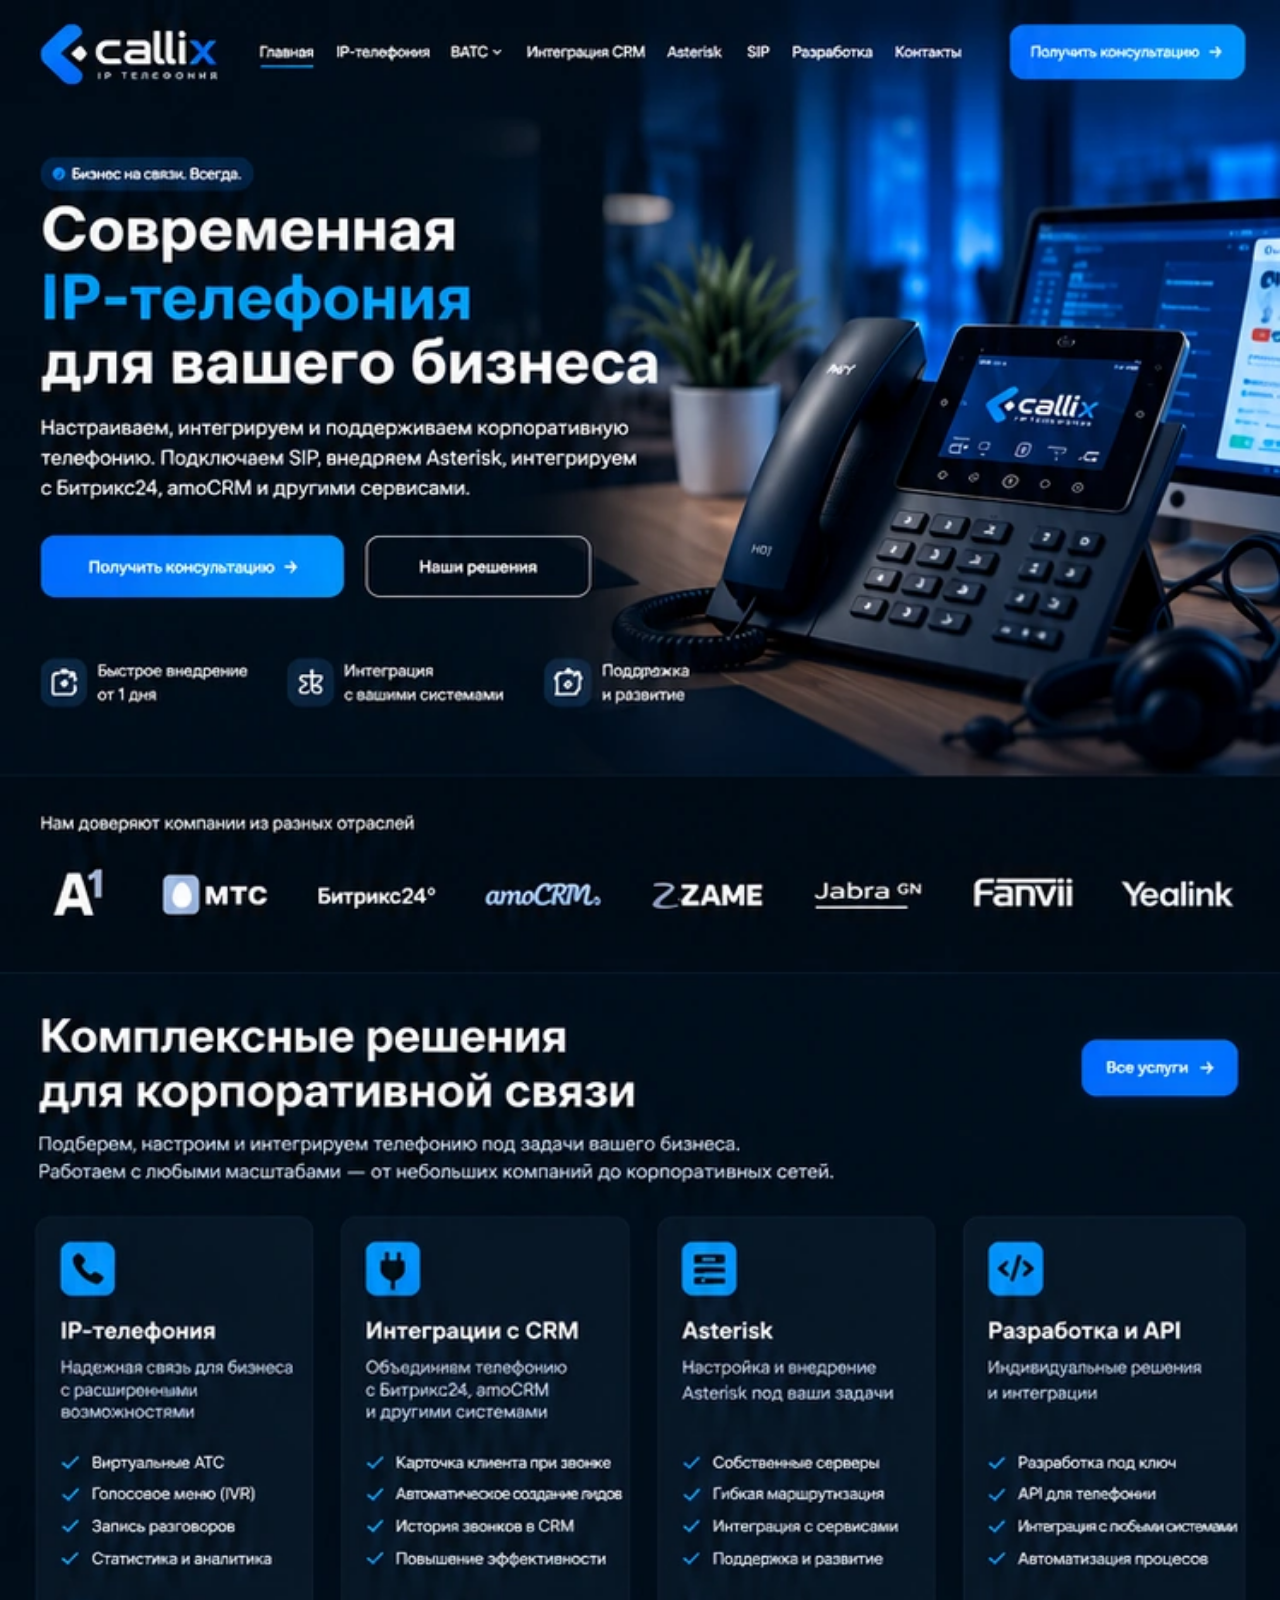
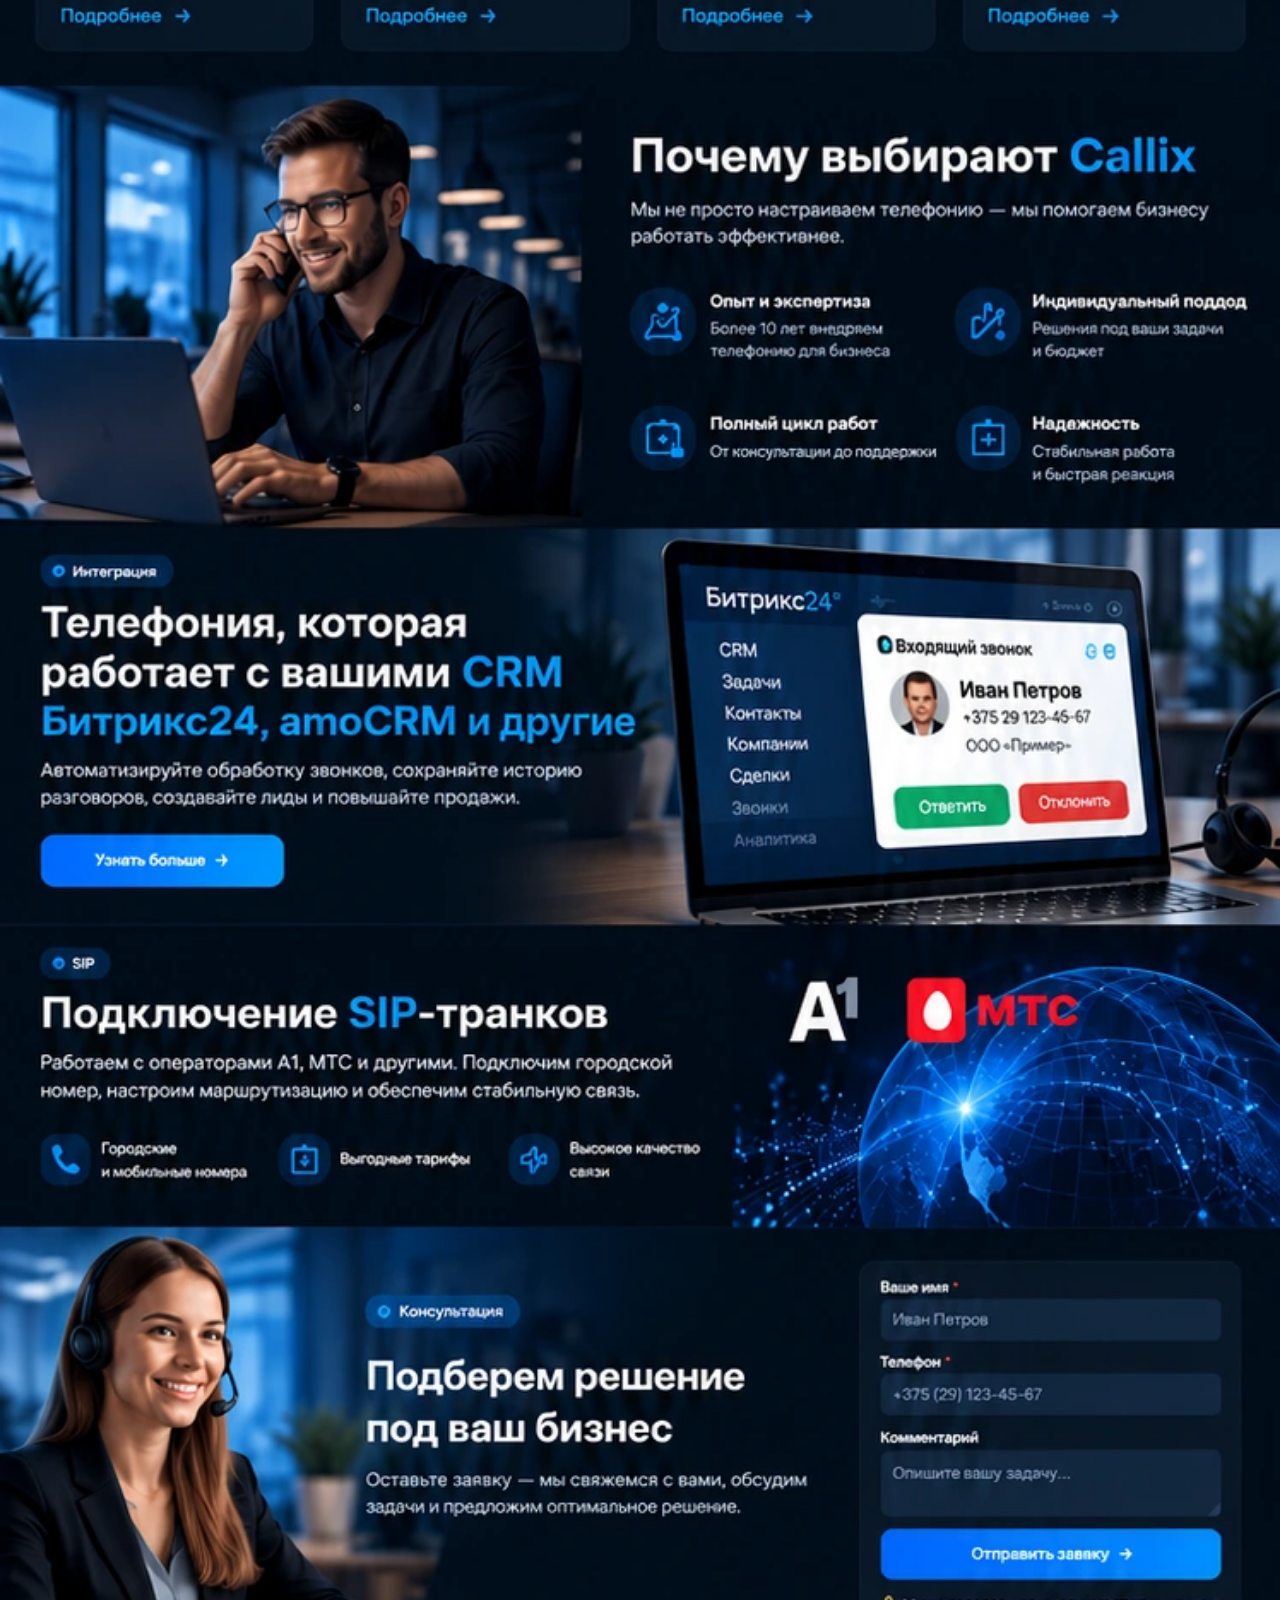
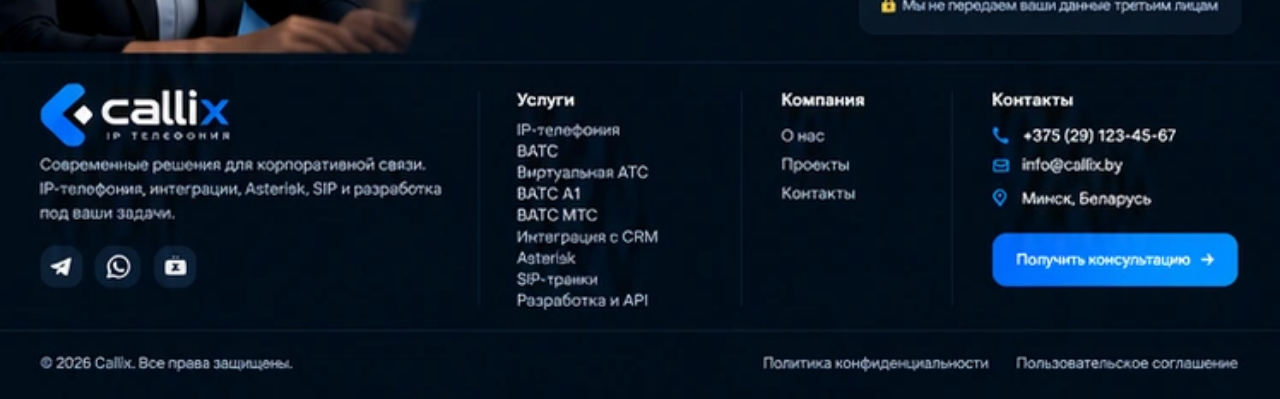
==== commit a673ffb9: "Publish approved Callix homepage design preview" ====
--- a/index.html
+++ b/index.html
@@ -1 +1 @@
-<!doctype html><html lang="ru"><head><meta charset="utf-8"><meta name="viewport" content="width=device-width,initial-scale=1"><meta name="theme-color" content="#06111f"><title>Callix — IP-телефония, ВАТС и интеграции с CRM</title><meta name="description" content="Callix: корпоративная IP-телефония, виртуальная АТС А1 и МТС, Asterisk, SIP и интеграции с Битрикс24 и amoCRM."><link rel="stylesheet" href="/style.css"></head><body><header><div class="wrap nav"><a href="/" class="brand" aria-label="Callix"></a><nav><a href="/">Главная</a><a href="/ip-telefoniya/">IP-телефония</a><a href="/vats/">ВАТС</a><a href="/integraciya-crm/">Интеграции CRM</a><a href="/asterisk/">Asterisk</a><a href="/sip/">SIP</a><a href="/razrabotka/">Разработка</a><a href="/kontakty/">Контакты</a></nav><a class="btn" href="#consult">Получить консультацию ↗</a></div></header><main class="showcase"><section class="sc-hero"><div class="wrap"><div class="sc-hero-copy"><div class="sc-kicker">◈ Бизнес на связи. Всегда.</div><h1>Современная<br><span>IP-телефония</span><br>для вашего бизнеса</h1><p>Настраиваем, интегрируем и поддерживаем корпоративную телефонию. Подключаем SIP, внедряем Asterisk, интегрируем с Битрикс24, amoCRM и другими сервисами.</p><div class="sc-actions"><a class="btn" href="#consult">Получить консультацию →</a><a class="btn outline" href="#services">Наши решения</a></div><div class="sc-perks"><span><b>◉</b> Гибкая настройка</span><span><b>⚙</b> Интеграция с CRM</span><span><b>✧</b> Поддержка и развитие</span></div></div></div><div class="sc-phone-art"><img src="/assets/telephony-hero.svg" alt="IP-телефон и панель управления Callix"></div></section><section class="sc-trust"><div class="wrap"><p>Технологии и платформы, с которыми работаем</p><div class="sc-logos"><span>А1</span><span>● МТС</span><span>Битрикс24</span><span>amoCRM</span><span>Asterisk</span><span>Yealink</span></div></div></section><section class="sc-section wrap" id="services"><div class="sc-kicker">Наши решения</div><h2>Комплексные решения<br>для корпоративной связи</h2><p class="intro">Подберём, настроим и интегрируем телефонию под задачи вашего бизнеса. От небольших компаний до распределённых команд.</p><div class="sc-services"><article class="sc-service"><div class="sc-icon">☎</div><h3>IP-телефония</h3><p>Надёжная корпоративная связь для бизнеса.</p><ul><li>Внутренние номера и IVR</li><li>Очереди и запись звонков</li><li>Статистика и аналитика</li></ul><a href="/ip-telefoniya/">Подробнее →</a></article><article class="sc-service"><div class="sc-icon">⇄</div><h3>Интеграции с CRM</h3><p>Битрикс24, amoCRM и ваши системы.</p><ul><li>Карточка клиента при звонке</li><li>История звонков в CRM</li><li>Автоматизация обращений</li></ul><a href="/integraciya-crm/">Подробнее →</a></article><article class="sc-service"><div class="sc-icon">▣</div><h3>Asterisk</h3><p>Настройка и внедрение собственной IP-АТС.</p><ul><li>Сценарии маршрутизации</li><li>Интеграция с сервисами</li><li>Поддержка и развитие</li></ul><a href="/asterisk/">Подробнее →</a></article><article class="sc-service"><div class="sc-icon">⌘</div><h3>Разработка и API</h3><p>Индивидуальные решения и интеграции.</p><ul><li>Разработка под ключ</li><li>API для телефонии</li><li>Автоматизация процессов</li></ul><a href="/razrabotka/">Подробнее →</a></article></div><div class="sc-services" style="margin-top:20px;grid-template-columns:repeat(3,1fr)"><article class="sc-service" style="min-height:220px"><div class="sc-icon">◈</div><h3>Виртуальная АТС</h3><p>ВАТС А1 и МТС: настройка, маршрутизация и CRM.</p><a href="/vats/">Подробнее →</a></article><article class="sc-service" style="min-height:220px"><div class="sc-icon">↗</div><h3>ВАТС А1</h3><p>Интеграция облачной АТС А1 с бизнес-процессами.</p><a href="/vats-a1/">Подробнее →</a></article><article class="sc-service" style="min-height:220px"><div class="sc-icon">◉</div><h3>ВАТС МТС</h3><p>Настройка виртуальной АТС МТС для компании.</p><a href="/vats-mts/">Подробнее →</a></article></div></section><section class="sc-split"><div class="sc-photo" style="background-image:url('https://images.unsplash.com/photo-1556761175-b413da4baf72?auto=format&fit=crop&w=1200&q=85')"></div><div class="sc-content"><h2>Почему выбирают <span>Callix</span></h2><p>Не просто настраиваем телефонию — помогаем бизнесу выстроить удобную систему коммуникаций.</p><div class="sc-benefits"><div><b>◈</b><span><strong>Экспертиза</strong><br>Работаем с телефонией и IT-системами</span></div><div><b>⚙</b><span><strong>Индивидуальный подход</strong><br>Решения под ваши процессы</span></div><div><b>▣</b><span><strong>Полный цикл работ</strong><br>От проекта до поддержки</span></div><div><b>✧</b><span><strong>Надёжная связь</strong><br>Тестирование и сопровождение</span></div></div></div></section><section class="sc-split"><div class="sc-content"><div class="sc-kicker">Интеграции</div><h2>Телефония, которая работает с вашей <span>CRM</span></h2><p>Битрикс24, amoCRM и другие системы. Автоматизируйте обработку звонков, сохраняйте историю разговоров и не теряйте обращения.</p><p><a class="btn" href="/integraciya-crm/">Узнать больше →</a></p></div><div class="sc-photo" style="background-image:url('https://images.unsplash.com/photo-1551288049-bebda4e38f71?auto=format&fit=crop&w=1200&q=85')"></div></section><section class="sc-split sc-sip"><div class="sc-content"><div class="sc-kicker">SIP · ВАТС</div><h2>Подключение <span>SIP-транков</span></h2><p>Работаем с операторами А1, МТС и другими. Подключим номера, настроим маршрутизацию и обеспечим стабильную работу связи.</p><div class="sc-perks"><span>☎ Номера</span><span>◈ ВАТС</span><span>⚙ Маршрутизация</span></div><p><a class="btn outline" href="/sip/">Подробнее о SIP →</a></p></div><div class="sc-photo"></div></section><section class="sc-split sc-contact" id="consult"><div class="sc-photo"></div><div class="sc-content"><div class="sc-kicker">Консультация</div><h2>Подберём решение<br>под ваш бизнес</h2><p>Оставьте заявку — обсудим задачу и предложим подходящий вариант.</p><form class="sc-form" action="mailto:info@fn.by" method="get"><label>Ваше имя<input name="name" placeholder="Как к вам обращаться" required></label><label>Телефон<input name="phone" type="tel" placeholder="+375 (__) ___-__-__" required></label><label>Комментарий<textarea name="body" placeholder="Расскажите о задаче"></textarea></label><button class="btn" type="submit">Подготовить заявку в почте →</button><small>Форма открывает почтовую программу. Онлайн-отправка без почтового клиента пока не подключена.</small></form></div></section></main><footer class="showcase sc-footer"><div class="wrap"><div class="sc-footgrid"><div><a class="brand" href="/" aria-label="Callix"></a><p>IP-телефония, виртуальная АТС, интеграции с CRM и индивидуальная разработка.</p></div><div><h3>Услуги</h3><a href="/ip-telefoniya/">IP-телефония</a><a href="/vats/">ВАТС</a><a href="/vats-a1/">ВАТС А1</a><a href="/vats-mts/">ВАТС МТС</a><a href="/integraciya-crm/">CRM</a><a href="/asterisk/">Asterisk</a><a href="/sip/">SIP</a></div><div><h3>Компания</h3><a href="/razrabotka/">Разработка</a><a href="/kontakty/">Контакты</a><a href="https://fn.by">FN.by</a></div><div><h3>Связаться</h3><a href="tel:+375173882700">+375 (17) 388-27-00</a><a href="mailto:info@fn.by">info@fn.by</a><p>Временные контакты FN.by</p><a class="btn" href="#consult">Консультация →</a></div></div><div class="sc-foot-bottom"><span>© 2026 Callix. Все права защищены.</span><span>Тестовая версия сайта · Контакты требуют подтверждения</span></div></div></footer></body></html>+<!doctype html><html lang="ru"><head><meta charset="utf-8"><meta name="viewport" content="width=device-width,initial-scale=1"><meta name="theme-color" content="#06111e"><title>Callix — IP-телефония, SIP и интеграция с CRM</title><meta name="description" content="Callix: корпоративная IP-телефония, виртуальная АТС, SIP, Asterisk и интеграция с CRM."><style>*{box-sizing:border-box}html{scroll-behavior:smooth}body{margin:0;background:#06111e;color:white;font-family:Arial,sans-serif}.frame{position:relative;max-width:1500px;margin:auto}.frame img{width:100%;display:block;height:auto}.frame a{position:absolute;display:block;z-index:2}.frame a:focus-visible{outline:3px solid #fff;outline-offset:2px}@media(max-width:650px){.frame{min-width:650px}body{overflow-x:auto}}</style></head><body><main class="frame"><img src="/design-reference.webp" alt="Callix — IP-телефония, интеграция CRM, SIP, Asterisk и консультация" width="748" height="2103"><a href="/" aria-label="Главная" style="left:2%;top:0%;width:15%;height:3%"></a><a href="/ip-telefoniya/" aria-label="IP-телефония" style="left:19%;top:0%;width:12%;height:3%"></a><a href="/vats/" aria-label="ВАТС" style="left:31%;top:0%;width:8%;height:3%"></a><a href="/integraciya-crm/" aria-label="Интеграция CRM" style="left:40%;top:0%;width:15%;height:3%"></a><a href="/asterisk/" aria-label="Asterisk" style="left:55%;top:0%;width:9%;height:3%"></a><a href="/sip/" aria-label="SIP" style="left:65%;top:0%;width:6%;height:3%"></a><a href="/razrabotka/" aria-label="Разработка" style="left:72%;top:0%;width:12%;height:3%"></a><a href="/kontakty/" aria-label="Контакты" style="left:85%;top:0%;width:12%;height:3%"></a><a href="/ip-telefoniya/" aria-label="Подробнее об IP-телефонии" style="left:4%;top:41%;width:21%;height:4%"></a><a href="/integraciya-crm/" aria-label="Подробнее об интеграции CRM" style="left:27%;top:41%;width:21%;height:4%"></a><a href="/asterisk/" aria-label="Подробнее об Asterisk" style="left:51%;top:41%;width:21%;height:4%"></a><a href="/razrabotka/" aria-label="Подробнее о разработке" style="left:75%;top:41%;width:22%;height:4%"></a><a href="/integraciya-crm/" aria-label="CRM" style="left:4%;top:65%;width:25%;height:3%"></a><a href="/sip/" aria-label="SIP" style="left:4%;top:75%;width:25%;height:3%"></a><a href="/kontakty/" aria-label="Получить консультацию" style="left:48%;top:87%;width:44%;height:9%"></a></main></body></html>
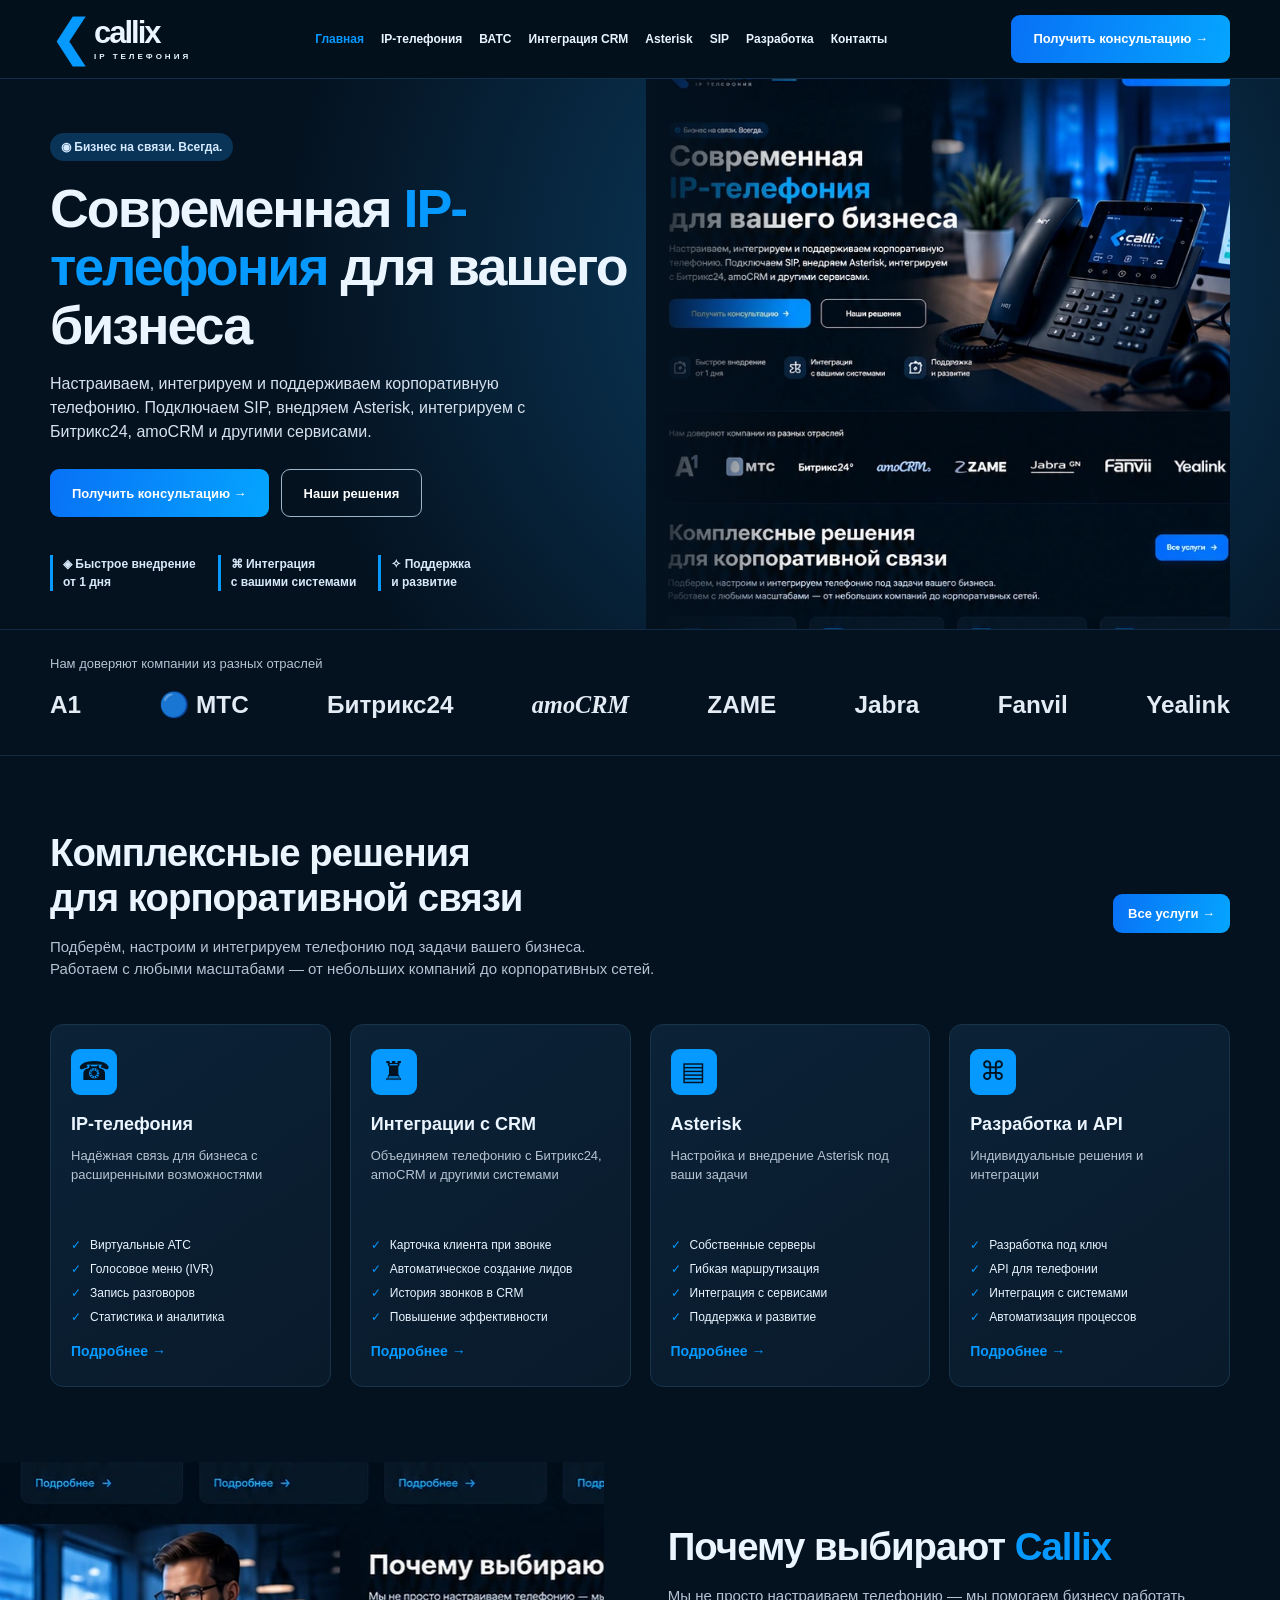
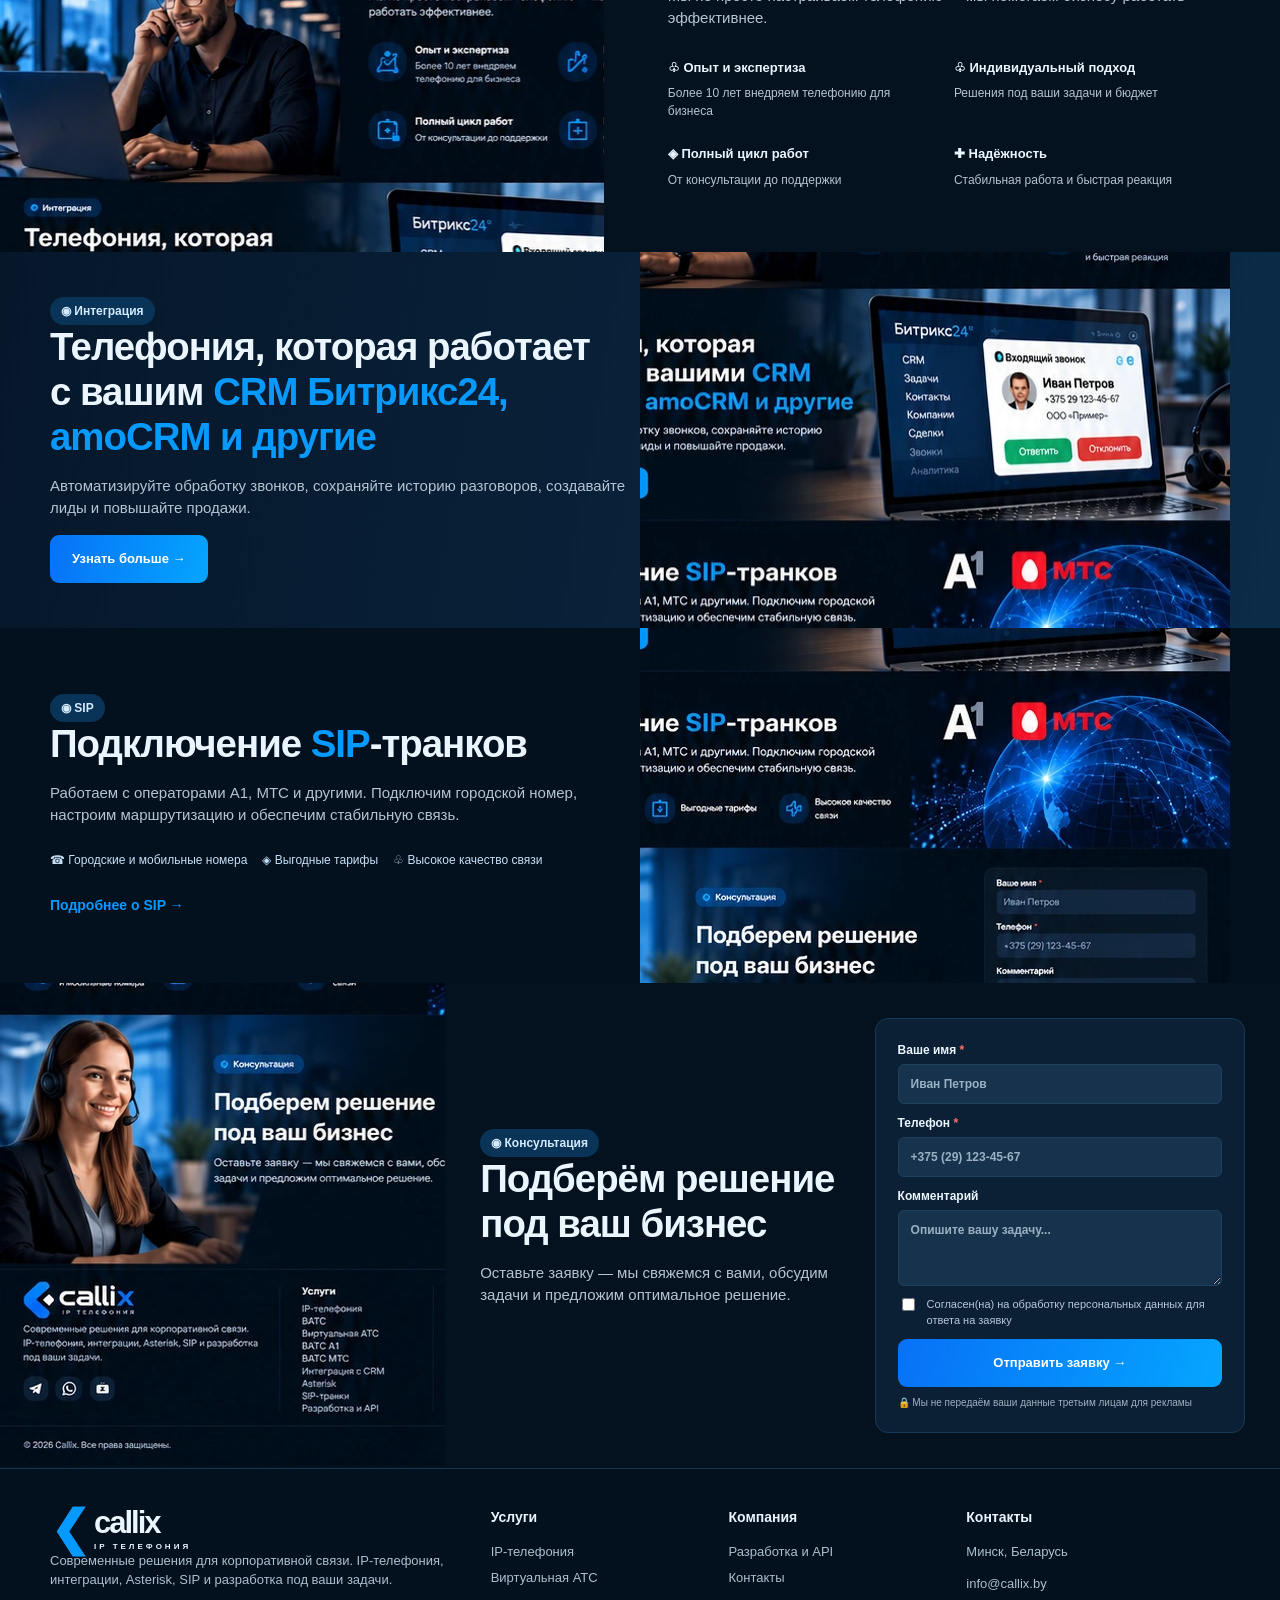
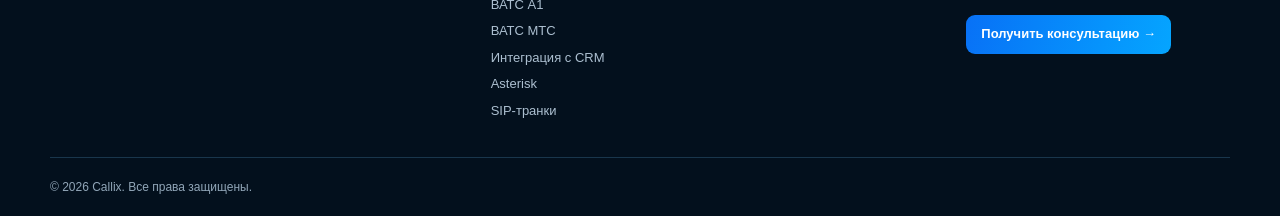
==== commit ee12e637: "Replace static mockup with responsive semantic landing page and working form" ====
--- a/index.html
+++ b/index.html
@@ -1 +1 @@
-<!doctype html><html lang="ru"><head><meta charset="utf-8"><meta name="viewport" content="width=device-width,initial-scale=1"><meta name="theme-color" content="#06111e"><title>Callix — IP-телефония, SIP и интеграция с CRM</title><meta name="description" content="Callix: корпоративная IP-телефония, виртуальная АТС, SIP, Asterisk и интеграция с CRM."><style>*{box-sizing:border-box}html{scroll-behavior:smooth}body{margin:0;background:#06111e;color:white;font-family:Arial,sans-serif}.frame{position:relative;max-width:1500px;margin:auto}.frame img{width:100%;display:block;height:auto}.frame a{position:absolute;display:block;z-index:2}.frame a:focus-visible{outline:3px solid #fff;outline-offset:2px}@media(max-width:650px){.frame{min-width:650px}body{overflow-x:auto}}</style></head><body><main class="frame"><img src="/design-reference.webp" alt="Callix — IP-телефония, интеграция CRM, SIP, Asterisk и консультация" width="748" height="2103"><a href="/" aria-label="Главная" style="left:2%;top:0%;width:15%;height:3%"></a><a href="/ip-telefoniya/" aria-label="IP-телефония" style="left:19%;top:0%;width:12%;height:3%"></a><a href="/vats/" aria-label="ВАТС" style="left:31%;top:0%;width:8%;height:3%"></a><a href="/integraciya-crm/" aria-label="Интеграция CRM" style="left:40%;top:0%;width:15%;height:3%"></a><a href="/asterisk/" aria-label="Asterisk" style="left:55%;top:0%;width:9%;height:3%"></a><a href="/sip/" aria-label="SIP" style="left:65%;top:0%;width:6%;height:3%"></a><a href="/razrabotka/" aria-label="Разработка" style="left:72%;top:0%;width:12%;height:3%"></a><a href="/kontakty/" aria-label="Контакты" style="left:85%;top:0%;width:12%;height:3%"></a><a href="/ip-telefoniya/" aria-label="Подробнее об IP-телефонии" style="left:4%;top:41%;width:21%;height:4%"></a><a href="/integraciya-crm/" aria-label="Подробнее об интеграции CRM" style="left:27%;top:41%;width:21%;height:4%"></a><a href="/asterisk/" aria-label="Подробнее об Asterisk" style="left:51%;top:41%;width:21%;height:4%"></a><a href="/razrabotka/" aria-label="Подробнее о разработке" style="left:75%;top:41%;width:22%;height:4%"></a><a href="/integraciya-crm/" aria-label="CRM" style="left:4%;top:65%;width:25%;height:3%"></a><a href="/sip/" aria-label="SIP" style="left:4%;top:75%;width:25%;height:3%"></a><a href="/kontakty/" aria-label="Получить консультацию" style="left:48%;top:87%;width:44%;height:9%"></a></main></body></html>+<!doctype html><html lang="ru"><head><meta charset="utf-8"><meta name="viewport" content="width=device-width,initial-scale=1"><meta name="theme-color" content="#04111f"><title>Callix — IP-телефония и интеграции с CRM для бизнеса</title><meta name="description" content="Callix — IP-телефония, виртуальная АТС, Asterisk, SIP-транки и интеграция с Битрикс24 и amoCRM."><link rel="stylesheet" href="/home.css"></head><body><header class="header"><div class="container nav"><a class="logo" href="/" aria-label="Callix — главная"><span class="logo-mark">❮</span><span>callix<small>IP ТЕЛЕФОНИЯ</small></span></a><button class="menu-toggle" aria-expanded="false" aria-controls="site-nav" aria-label="Открыть меню">☰</button><nav id="site-nav" class="menu" aria-label="Главное меню"><a class="active" href="/">Главная</a><a href="/ip-telefoniya/">IP-телефония</a><a href="/vats/">ВАТС</a><a href="/integraciya-crm/">Интеграция CRM</a><a href="/asterisk/">Asterisk</a><a href="/sip/">SIP</a><a href="/razrabotka/">Разработка</a><a href="/kontakty/">Контакты</a></nav><a class="btn nav-cta" href="#consult">Получить консультацию →</a></div></header><main><section class="hero"><div class="container hero-grid"><div class="hero-copy"><span class="eyebrow">◉ Бизнес на связи. Всегда.</span><h1>Современная <em>IP-телефония</em> для вашего бизнеса</h1><p>Настраиваем, интегрируем и поддерживаем корпоративную телефонию. Подключаем SIP, внедряем Asterisk, интегрируем с Битрикс24, amoCRM и другими сервисами.</p><div class="actions"><a class="btn" href="#consult">Получить консультацию →</a><a class="btn btn-outline" href="#services">Наши решения</a></div><div class="hero-points"><span>◈ Быстрое внедрение<br>от 1 дня</span><span>⌘ Интеграция<br>с вашими системами</span><span>✧ Поддержка<br>и развитие</span></div></div><div class="hero-art" role="img" aria-label="Офисный IP-телефон Callix на рабочем столе"></div></div></section><section class="trust"><div class="container"><p>Нам доверяют компании из разных отраслей</p><div class="brands"><b>A1</b><b>🔵 МТС</b><b>Битрикс24</b><b><i>amoCRM</i></b><b>ZAME</b><b>Jabra</b><b>Fanvil</b><b>Yealink</b></div></div></section><section class="section" id="services"><div class="container"><div class="section-head"><div><h2>Комплексные решения<br>для корпоративной связи</h2><p>Подберём, настроим и интегрируем телефонию под задачи вашего бизнеса.<br>Работаем с любыми масштабами — от небольших компаний до корпоративных сетей.</p></div><a class="btn small" href="/ip-telefoniya/">Все услуги →</a></div><div class="cards"><article class="card"><span class="card-icon">☎</span><h3>IP-телефония</h3><p>Надёжная связь для бизнеса с расширенными возможностями</p><ul><li>Виртуальные АТС</li><li>Голосовое меню (IVR)</li><li>Запись разговоров</li><li>Статистика и аналитика</li></ul><a href="/ip-telefoniya/">Подробнее →</a></article><article class="card"><span class="card-icon">♜</span><h3>Интеграции с CRM</h3><p>Объединяем телефонию с Битрикс24, amoCRM и другими системами</p><ul><li>Карточка клиента при звонке</li><li>Автоматическое создание лидов</li><li>История звонков в CRM</li><li>Повышение эффективности</li></ul><a href="/integraciya-crm/">Подробнее →</a></article><article class="card"><span class="card-icon">▤</span><h3>Asterisk</h3><p>Настройка и внедрение Asterisk под ваши задачи</p><ul><li>Собственные серверы</li><li>Гибкая маршрутизация</li><li>Интеграция с сервисами</li><li>Поддержка и развитие</li></ul><a href="/asterisk/">Подробнее →</a></article><article class="card"><span class="card-icon">⌘</span><h3>Разработка и API</h3><p>Индивидуальные решения и интеграции</p><ul><li>Разработка под ключ</li><li>API для телефонии</li><li>Интеграция с системами</li><li>Автоматизация процессов</li></ul><a href="/razrabotka/">Подробнее →</a></article></div></div></section><section class="why split"><div class="photo photo-man" role="img" aria-label="Специалист разговаривает по телефону в офисе"></div><div class="split-copy"><h2>Почему выбирают <em>Callix</em></h2><p>Мы не просто настраиваем телефонию — мы помогаем бизнесу работать эффективнее.</p><div class="benefits"><div><strong>♧ Опыт и экспертиза</strong><span>Более 10 лет внедряем телефонию для бизнеса</span></div><div><strong>♧ Индивидуальный подход</strong><span>Решения под ваши задачи и бюджет</span></div><div><strong>◈ Полный цикл работ</strong><span>От консультации до поддержки</span></div><div><strong>✚ Надёжность</strong><span>Стабильная работа и быстрая реакция</span></div></div></div></section><section class="feature crm"><div class="container feature-grid"><div class="feature-copy"><span class="eyebrow">◉ Интеграция</span><h2>Телефония, которая работает с вашим <em>CRM Битрикс24, amoCRM и другие</em></h2><p>Автоматизируйте обработку звонков, сохраняйте историю разговоров, создавайте лиды и повышайте продажи.</p><a class="btn" href="/integraciya-crm/">Узнать больше →</a></div><div class="feature-art crm-art" role="img" aria-label="Интеграция входящего звонка с CRM Битрикс24"></div></div></section><section class="feature sip"><div class="container feature-grid"><div class="feature-copy"><span class="eyebrow">◉ SIP</span><h2>Подключение <em>SIP</em>-транков</h2><p>Работаем с операторами А1, МТС и другими. Подключим городской номер, настроим маршрутизацию и обеспечим стабильную связь.</p><div class="mini-benefits"><span>☎ Городские и мобильные номера</span><span>◈ Выгодные тарифы</span><span>♧ Высокое качество связи</span></div><a class="text-link" href="/sip/">Подробнее о SIP →</a></div><div class="feature-art sip-art" role="img" aria-label="SIP-транки и сеть связи"></div></div></section><section class="consult split" id="consult"><div class="photo photo-support" role="img" aria-label="Консультант Callix в гарнитуре"></div><div class="split-copy consult-copy"><div class="consult-text"><span class="eyebrow">◉ Консультация</span><h2>Подберём решение<br>под ваш бизнес</h2><p>Оставьте заявку — мы свяжемся с вами, обсудим задачи и предложим оптимальное решение.</p></div><form class="form" id="lead-form" action="/api/lead" method="post"><label>Ваше имя <span>*</span><input name="name" required minlength="2" maxlength="100" autocomplete="name" placeholder="Иван Петров"></label><label>Телефон <span>*</span><input name="phone" type="tel" required minlength="7" maxlength="35" autocomplete="tel" placeholder="+375 (29) 123-45-67"></label><label>Комментарий<textarea name="comment" rows="3" maxlength="2000" placeholder="Опишите вашу задачу..."></textarea></label><input class="honeypot" name="website" tabindex="-1" autocomplete="off" aria-hidden="true"><label class="consent"><input type="checkbox" name="consent" required> Согласен(на) на обработку персональных данных для ответа на заявку</label><button class="btn" type="submit">Отправить заявку →</button><p class="form-status" id="form-status" role="status" aria-live="polite"></p><small>🔒 Мы не передаём ваши данные третьим лицам для рекламы</small></form></div></section></main><footer class="footer"><div class="container footer-grid"><div><a class="logo" href="/"><span class="logo-mark">❮</span><span>callix<small>IP ТЕЛЕФОНИЯ</small></span></a><p>Современные решения для корпоративной связи. IP-телефония, интеграции, Asterisk, SIP и разработка под ваши задачи.</p></div><div><h3>Услуги</h3><a href="/ip-telefoniya/">IP-телефония</a><a href="/vats/">Виртуальная АТС</a><a href="/vats-a1/">ВАТС А1</a><a href="/vats-mts/">ВАТС МТС</a><a href="/integraciya-crm/">Интеграция с CRM</a><a href="/asterisk/">Asterisk</a><a href="/sip/">SIP-транки</a></div><div><h3>Компания</h3><a href="/razrabotka/">Разработка и API</a><a href="/kontakty/">Контакты</a></div><div><h3>Контакты</h3><p>Минск, Беларусь</p><a href="mailto:info@callix.by">info@callix.by</a><a class="btn small" href="#consult">Получить консультацию →</a></div></div><div class="container foot-bottom">© 2026 Callix. Все права защищены.</div></footer><script>const t=document.querySelector('.menu-toggle'),n=document.querySelector('.menu');t.addEventListener('click',()=>{const v=t.getAttribute('aria-expanded')!=='true';t.setAttribute('aria-expanded',String(v));n.classList.toggle('open',v)});n.addEventListener('click',e=>{if(e.target.closest('a')){n.classList.remove('open');t.setAttribute('aria-expanded','false')}});document.getElementById('lead-form').addEventListener('submit',async e=>{e.preventDefault();const f=e.currentTarget,s=document.getElementById('form-status'),b=f.querySelector('button');s.textContent='Отправляем...';b.disabled=true;try{const r=await fetch(f.action,{method:'POST',headers:{'Content-Type':'application/json'},body:JSON.stringify(Object.fromEntries(new FormData(f)))});const j=await r.json();if(!r.ok)throw Error(j.error||'Ошибка отправки');s.textContent='Спасибо! Ваша заявка принята.';f.reset()}catch(err){s.textContent=err.message||'Не удалось отправить. Попробуйте ещё раз.'}finally{b.disabled=false}});</script></body></html>
--- a/home.css
+++ b/home.css
@@ -0,0 +1 @@
+:root{--bg:#04111e;--panel:#0b2034;--blue:#0699ff;--text:#eaf5ff;--muted:#b5c3d2}*{box-sizing:border-box}html{scroll-behavior:smooth}body{margin:0;background:var(--bg);color:var(--text);font-family:Inter,Arial,sans-serif;line-height:1.5}a{color:inherit;text-decoration:none}button,input,textarea{font:inherit}.container{width:min(1180px,calc(100% - 48px));margin:auto}.header{position:sticky;top:0;z-index:20;background:#03101deF;backdrop-filter:blur(14px);border-bottom:1px solid #12304b}.nav{display:flex;align-items:center;gap:20px;min-height:78px}.logo{display:flex;align-items:center;gap:6px;font-size:31px;font-weight:800;line-height:1;letter-spacing:-2px;white-space:nowrap}.logo-mark{font-size:48px;color:var(--blue);line-height:.7}.logo small{display:block;font-size:8px;letter-spacing:3px;margin-top:5px;text-align:center}.menu{display:flex;align-items:center;gap:17px;margin:auto;font-size:12px;font-weight:600}.menu a:hover,.menu .active{color:var(--blue)}.btn{display:inline-flex;justify-content:center;align-items:center;min-height:48px;padding:12px 22px;border:0;border-radius:9px;background:linear-gradient(105deg,#0871f6,#05a5ff);font-weight:700;font-size:13px;color:white;cursor:pointer;transition:filter .2s}.btn:hover{filter:brightness(1.17)}.btn:disabled{opacity:.6;cursor:wait}.btn-outline{background:transparent;border:1px solid #9bb4c9}.small{min-height:39px;padding:9px 15px}.nav-cta{white-space:nowrap}.menu-toggle{display:none}.hero{background:radial-gradient(circle at 70% 35%,#0c4168,#04111e 65%);overflow:hidden}.hero-grid{min-height:550px;display:grid;grid-template-columns:1.02fr 1fr;align-items:center}.hero-copy{padding:52px 0 36px;position:relative;z-index:2}.eyebrow{display:inline-block;padding:5px 11px;background:#093357;border-radius:25px;color:#d4eaff;font-size:12px;font-weight:700}h1,h2,h3,p{margin-top:0}h1{font-size:clamp(38px,4.2vw,65px);line-height:1.09;letter-spacing:-2px;margin:18px 0}em{font-style:normal;color:var(--blue)}.hero-copy>p{max-width:520px;color:#d7e1ed;font-size:16px}.actions{display:flex;flex-wrap:wrap;gap:12px;margin:25px 0 38px}.hero-points{display:flex;gap:22px;color:#d8e9fa;font-size:12px;font-weight:700}.hero-points span{border-left:3px solid var(--blue);padding-left:10px}.hero-art{align-self:stretch;min-height:420px;background-image:linear-gradient(90deg,#04111e 0%,transparent 25%),url('/design-reference.webp');background-size:100% 100%,auto 1680px;background-position:center,right -18px top -30px;background-repeat:no-repeat}.trust{padding:24px 0 32px;border-block:1px solid #102b43}.trust p{color:var(--muted);font-size:13px}.brands{display:flex;justify-content:space-between;align-items:center;gap:16px;flex-wrap:wrap}.brands b{font-size:clamp(15px,1.9vw,25px);color:#e3ebf4;white-space:nowrap}.brands i{font-family:Georgia,serif}.section{padding:75px 0}.section-head{display:flex;justify-content:space-between;align-items:center;gap:25px;margin-bottom:28px}.section h2,.split h2,.feature h2{font-size:clamp(30px,3vw,43px);line-height:1.17;letter-spacing:-1px;margin-bottom:15px}.section-head p,.split p,.feature p{color:var(--muted);font-size:15px}.cards{display:grid;grid-template-columns:repeat(4,1fr);gap:19px}.card{padding:24px 20px;background:linear-gradient(145deg,#0b2237,#091a2b);border:1px solid #17344a;border-radius:13px;display:flex;flex-direction:column;min-height:355px}.card-icon{display:grid;place-items:center;width:46px;height:46px;background:var(--blue);border-radius:9px;font-size:26px;color:#001322;margin-bottom:16px}.card h3{font-size:18px;margin-bottom:8px}.card p{color:var(--muted);font-size:13px;min-height:62px}.card ul{padding:0;list-style:none;font-size:12px;line-height:2}.card li:before{content:'✓';color:var(--blue);margin-right:9px}.card>a,.text-link{color:var(--blue);font-weight:700;font-size:14px;margin-top:auto}.split{display:grid;grid-template-columns:1fr 1.12fr;min-height:390px;background:#04121f}.photo{background-image:url('/design-reference.webp');background-repeat:no-repeat;background-size:748px 2103px;min-height:390px}.photo-man{background-position:left -0px top -923px}.split-copy{padding:48px clamp(24px,5vw,85px);align-self:center}.benefits{display:grid;grid-template-columns:1fr 1fr;gap:24px;margin-top:28px}.benefits strong{display:block;font-size:13px;margin-bottom:7px}.benefits span{display:block;color:var(--muted);font-size:12px}.feature{background:linear-gradient(100deg,#06172a,#0b2b47);overflow:hidden}.feature-grid{display:grid;grid-template-columns:1fr 1fr;min-height:355px;align-items:center}.feature-copy{padding:45px 0;z-index:1}.feature-copy h2{max-width:560px}.feature-art{min-height:355px;align-self:stretch;background-image:url('/design-reference.webp');background-repeat:no-repeat;background-size:748px 2103px}.crm-art{background-position:right -0px top -1207px}.sip{background:#03111f}.sip-art{background-position:right -0px top -1432px}.mini-benefits{display:flex;flex-wrap:wrap;gap:15px;font-size:12px;margin:24px 0;color:#c6e0f8}.consult{grid-template-columns:.8fr 1.5fr;min-height:410px}.photo-support{background-position:left 0 top -1620px}.consult-copy{display:grid;grid-template-columns:1fr 1fr;gap:24px;padding:35px}.consult-text{align-self:center}.form{background:#0b2034;padding:22px;border:1px solid #183a56;border-radius:13px}.form label{display:block;font-size:12px;font-weight:700;margin-bottom:10px}.form label span{color:#ff7070}.form input:not([type=checkbox]),.form textarea{display:block;width:100%;margin-top:5px;border:1px solid #1d405d;border-radius:6px;background:#17324c;color:white;padding:10px 12px;outline:none}.form input:focus,.form textarea:focus{border-color:var(--blue)}.form input::placeholder,.form textarea::placeholder{color:#9ab0c3}.form .consent{display:flex;gap:9px;align-items:flex-start;font-size:11px;font-weight:400;color:#b6c8d9}.form .consent input{margin-top:2px}.form button{width:100%}.form small{display:block;color:#9eafbf;font-size:10px;margin-top:8px}.form-status{font-size:13px;margin:7px 0;color:#bce8ff}.honeypot{position:absolute!important;left:-9999px!important;opacity:0}.footer{padding:38px 0 0;background:#03101d;border-top:1px solid #17344a}.footer-grid{display:grid;grid-template-columns:2fr 1fr 1fr 1.3fr;gap:35px}.footer p,.footer a:not(.logo):not(.btn){color:#acbfd0;font-size:13px}.footer h3{font-size:14px}.footer-grid>div>a:not(.logo):not(.btn){display:block;margin:7px 0}.footer-grid .btn{margin-top:14px}.foot-bottom{border-top:1px solid #19364c;padding:20px 0;margin-top:30px;color:#91a6b8;font-size:12px}@media(max-width:1100px){.nav{flex-wrap:wrap}.menu{order:3;width:100%;justify-content:center;padding-bottom:12px}.nav-cta{margin-left:auto}.cards{grid-template-columns:repeat(2,1fr)}.hero-art{background-size:100% 100%,auto 1450px}.consult-copy{grid-template-columns:1fr}.photo{background-size:748px 2103px}}@media(max-width:700px){.container{width:min(100% - 32px,520px)}.nav{min-height:68px;flex-wrap:nowrap}.logo{font-size:26px}.logo-mark{font-size:39px}.menu-toggle{display:block;margin-left:auto;background:transparent;color:white;border:1px solid #34546d;border-radius:8px;padding:7px 12px;font-size:22px}.nav-cta{display:none}.menu{display:none;position:absolute;top:68px;left:0;right:0;background:#061727;flex-direction:column;align-items:stretch;padding:18px 24px;gap:0}.menu.open{display:flex}.menu a{padding:12px;border-bottom:1px solid #1c344b;font-size:15px}.hero-grid,.feature-grid,.split{grid-template-columns:1fr}.hero-grid{min-height:0}.hero-copy{padding:45px 0 18px}.hero-copy h1{font-size:clamp(36px,9vw,54px)}.hero-points{gap:10px;font-size:10px}.hero-art{min-height:270px;background-size:100% 100%,auto 1170px;background-position:center,right -10px top -8px}.brands{justify-content:center;gap:17px 22px}.section{padding:50px 0}.section-head{align-items:flex-start}.section-head .btn{display:none}.cards{grid-template-columns:1fr}.card{min-height:0}.card p{min-height:0}.photo{min-height:260px;background-size:620px 1743px}.photo-man{background-position:left 0 top -764px}.photo-support{background-position:left 0 top -1343px}.split-copy{padding:36px 24px}.benefits{gap:20px}.feature-copy{padding:38px 0 16px}.feature-art{min-height:270px;background-size:620px 1743px}.crm-art{background-position:right 0 top -998px}.sip-art{background-position:right 0 top -1187px}.consult-copy{padding:30px 16px}.footer-grid{grid-template-columns:1fr 1fr;gap:24px}.footer-grid>div:first-child{grid-column:1/-1}}@media(max-width:380px){.hero-points{flex-direction:column}.actions .btn{width:100%}.footer-grid{grid-template-columns:1fr}}
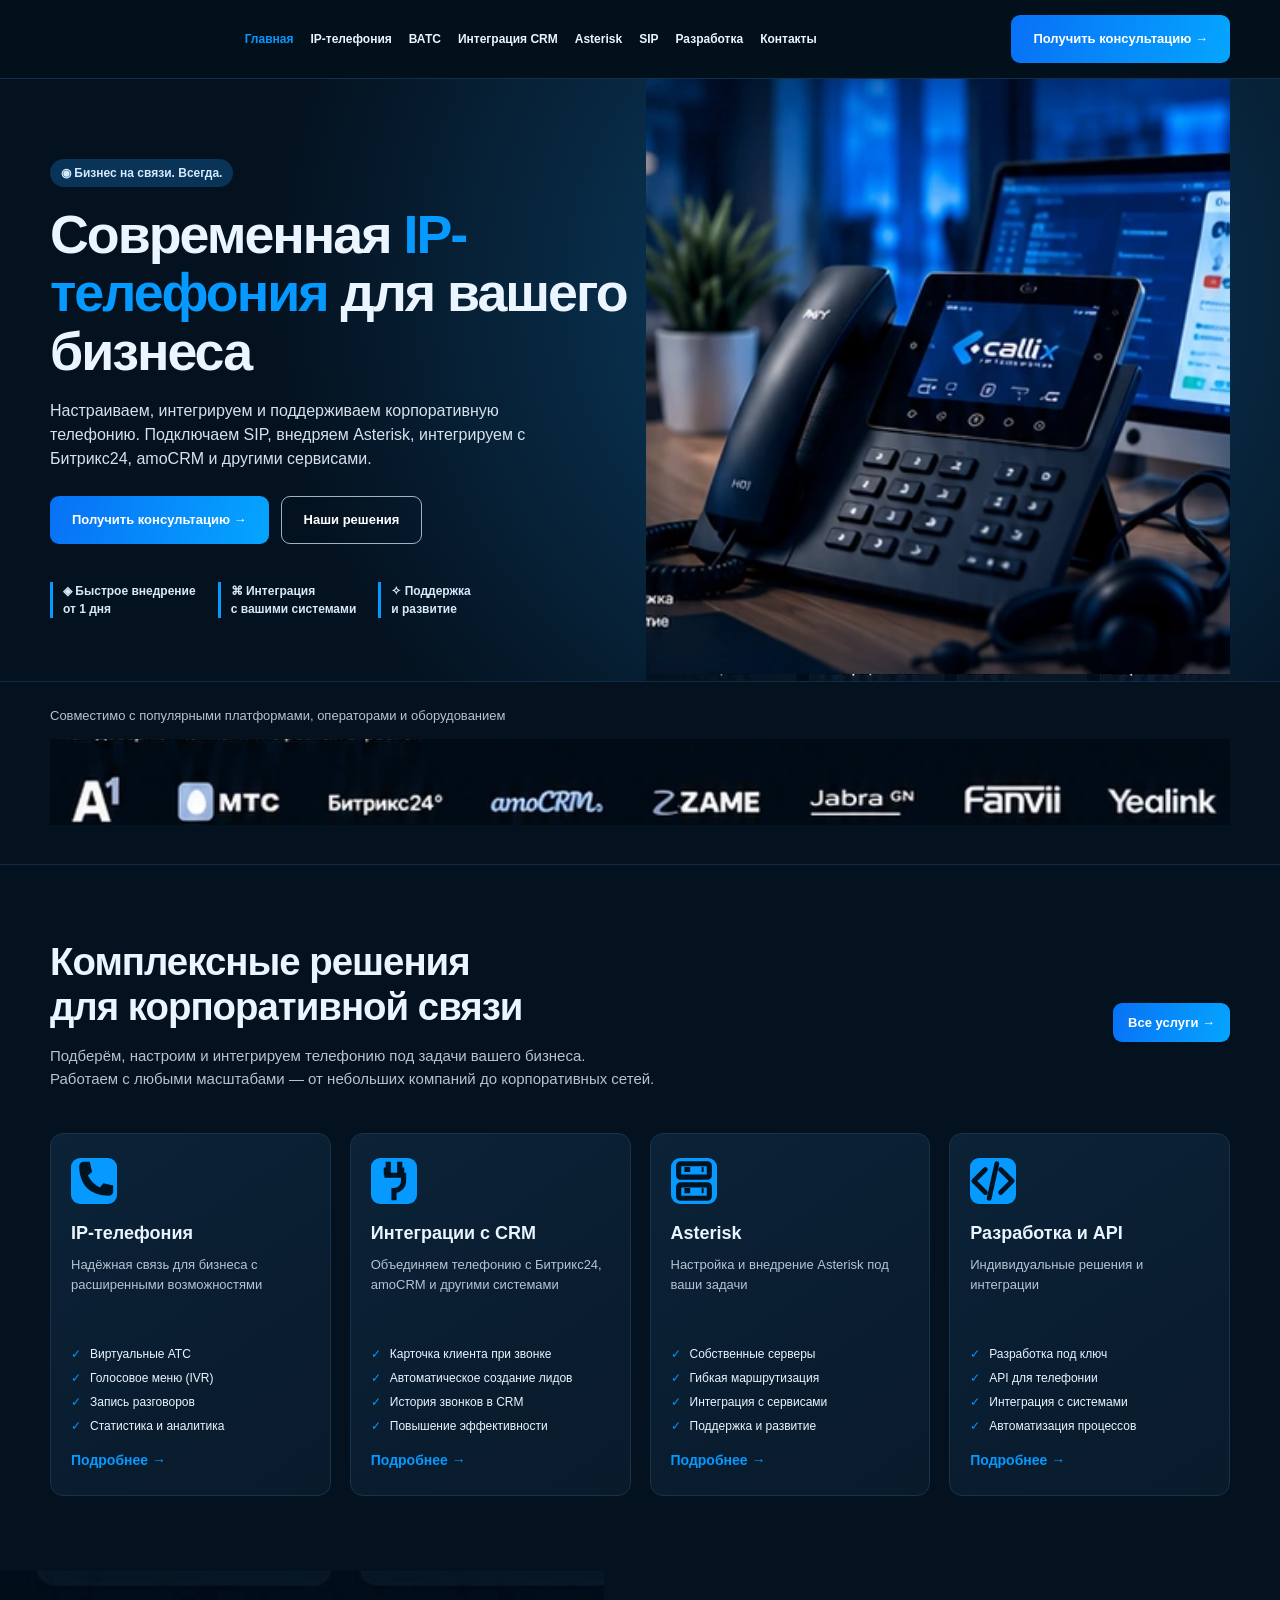
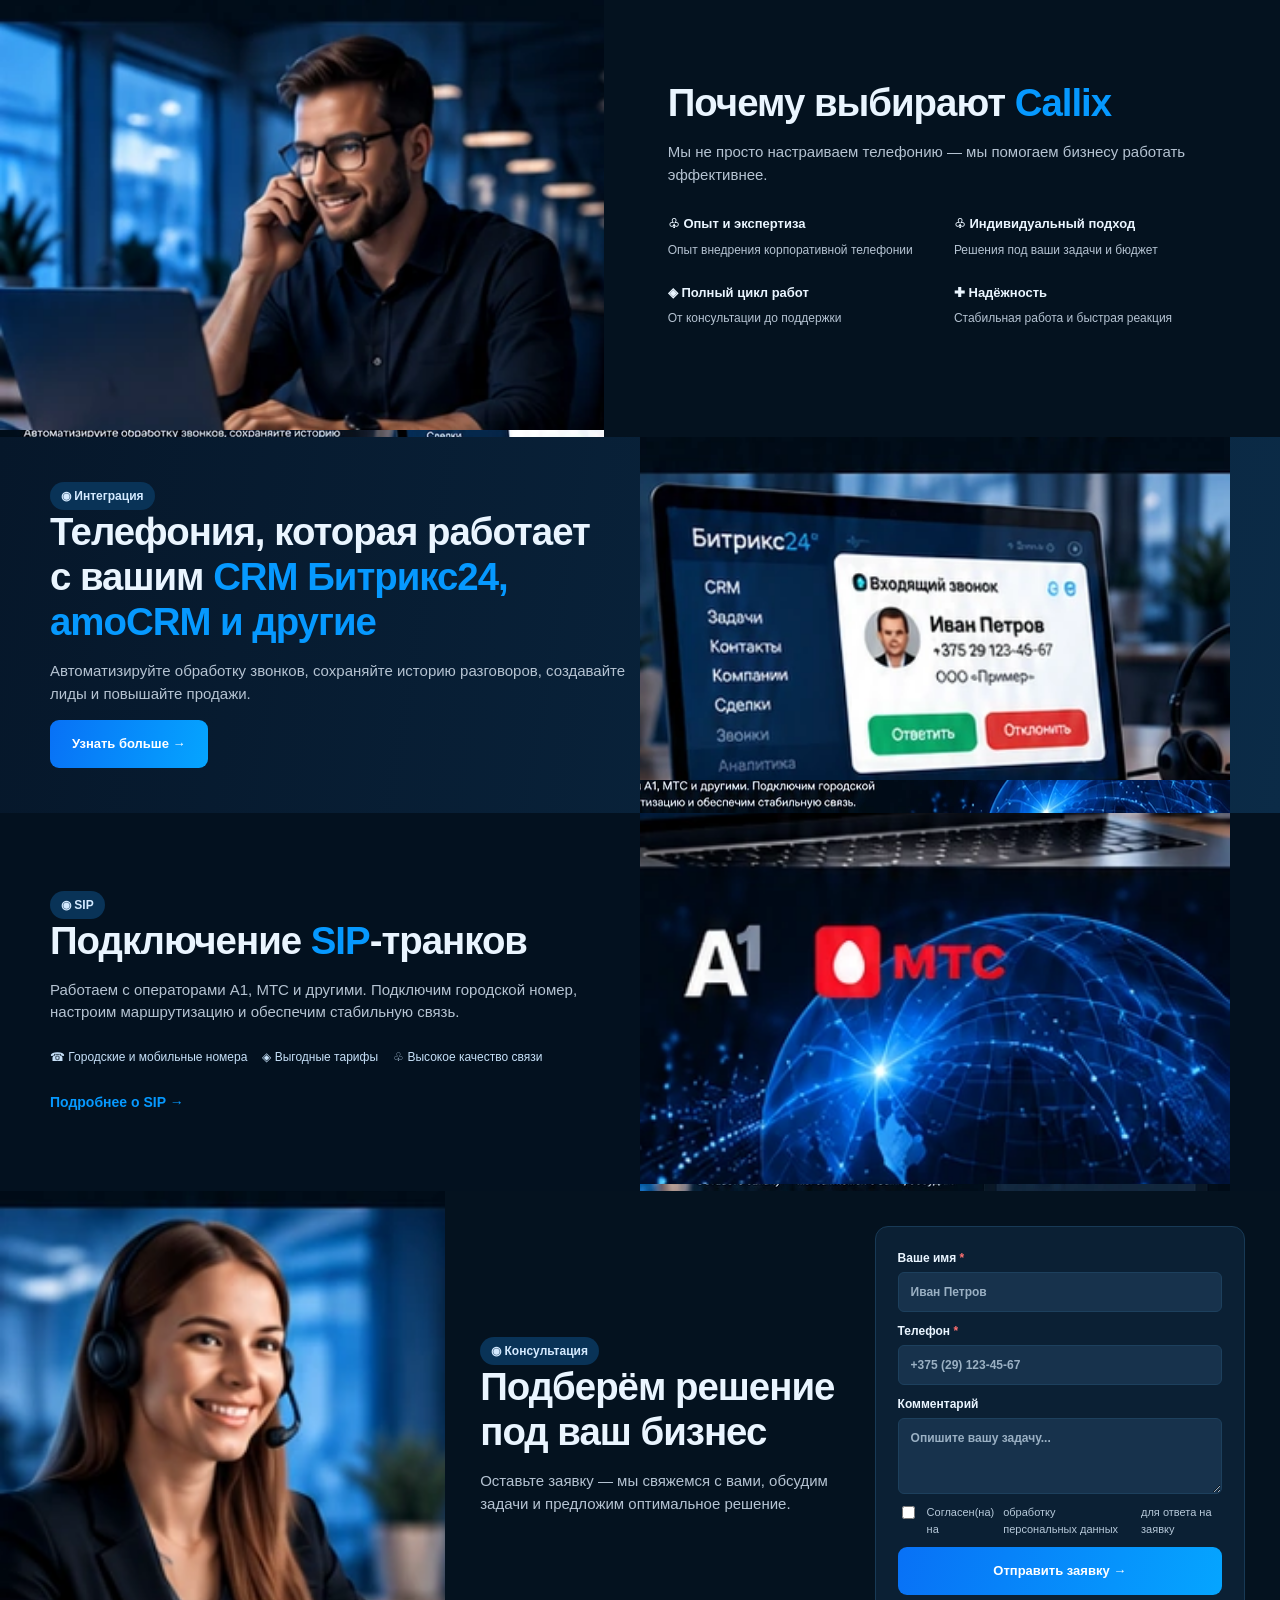
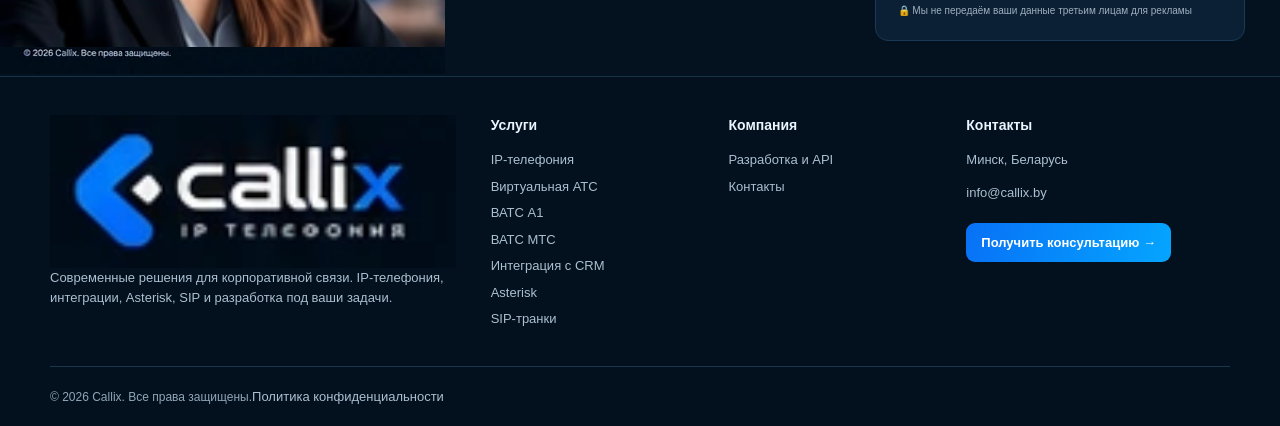
==== commit feac8f7b: "Use exact approved design imagery via source-cropped SVG and matching logo/icons" ====
--- a/index.html
+++ b/index.html
@@ -1 +1 @@
-<!doctype html><html lang="ru"><head><meta charset="utf-8"><meta name="viewport" content="width=device-width,initial-scale=1"><meta name="theme-color" content="#04111f"><title>Callix — IP-телефония и интеграции с CRM для бизнеса</title><meta name="description" content="Callix — IP-телефония, виртуальная АТС, Asterisk, SIP-транки и интеграция с Битрикс24 и amoCRM."><link rel="stylesheet" href="/home.css"></head><body><header class="header"><div class="container nav"><a class="logo" href="/" aria-label="Callix — главная"><span class="logo-mark">❮</span><span>callix<small>IP ТЕЛЕФОНИЯ</small></span></a><button class="menu-toggle" aria-expanded="false" aria-controls="site-nav" aria-label="Открыть меню">☰</button><nav id="site-nav" class="menu" aria-label="Главное меню"><a class="active" href="/">Главная</a><a href="/ip-telefoniya/">IP-телефония</a><a href="/vats/">ВАТС</a><a href="/integraciya-crm/">Интеграция CRM</a><a href="/asterisk/">Asterisk</a><a href="/sip/">SIP</a><a href="/razrabotka/">Разработка</a><a href="/kontakty/">Контакты</a></nav><a class="btn nav-cta" href="#consult">Получить консультацию →</a></div></header><main><section class="hero"><div class="container hero-grid"><div class="hero-copy"><span class="eyebrow">◉ Бизнес на связи. Всегда.</span><h1>Современная <em>IP-телефония</em> для вашего бизнеса</h1><p>Настраиваем, интегрируем и поддерживаем корпоративную телефонию. Подключаем SIP, внедряем Asterisk, интегрируем с Битрикс24, amoCRM и другими сервисами.</p><div class="actions"><a class="btn" href="#consult">Получить консультацию →</a><a class="btn btn-outline" href="#services">Наши решения</a></div><div class="hero-points"><span>◈ Быстрое внедрение<br>от 1 дня</span><span>⌘ Интеграция<br>с вашими системами</span><span>✧ Поддержка<br>и развитие</span></div></div><div class="hero-art" role="img" aria-label="Офисный IP-телефон Callix на рабочем столе"></div></div></section><section class="trust"><div class="container"><p>Нам доверяют компании из разных отраслей</p><div class="brands"><b>A1</b><b>🔵 МТС</b><b>Битрикс24</b><b><i>amoCRM</i></b><b>ZAME</b><b>Jabra</b><b>Fanvil</b><b>Yealink</b></div></div></section><section class="section" id="services"><div class="container"><div class="section-head"><div><h2>Комплексные решения<br>для корпоративной связи</h2><p>Подберём, настроим и интегрируем телефонию под задачи вашего бизнеса.<br>Работаем с любыми масштабами — от небольших компаний до корпоративных сетей.</p></div><a class="btn small" href="/ip-telefoniya/">Все услуги →</a></div><div class="cards"><article class="card"><span class="card-icon">☎</span><h3>IP-телефония</h3><p>Надёжная связь для бизнеса с расширенными возможностями</p><ul><li>Виртуальные АТС</li><li>Голосовое меню (IVR)</li><li>Запись разговоров</li><li>Статистика и аналитика</li></ul><a href="/ip-telefoniya/">Подробнее →</a></article><article class="card"><span class="card-icon">♜</span><h3>Интеграции с CRM</h3><p>Объединяем телефонию с Битрикс24, amoCRM и другими системами</p><ul><li>Карточка клиента при звонке</li><li>Автоматическое создание лидов</li><li>История звонков в CRM</li><li>Повышение эффективности</li></ul><a href="/integraciya-crm/">Подробнее →</a></article><article class="card"><span class="card-icon">▤</span><h3>Asterisk</h3><p>Настройка и внедрение Asterisk под ваши задачи</p><ul><li>Собственные серверы</li><li>Гибкая маршрутизация</li><li>Интеграция с сервисами</li><li>Поддержка и развитие</li></ul><a href="/asterisk/">Подробнее →</a></article><article class="card"><span class="card-icon">⌘</span><h3>Разработка и API</h3><p>Индивидуальные решения и интеграции</p><ul><li>Разработка под ключ</li><li>API для телефонии</li><li>Интеграция с системами</li><li>Автоматизация процессов</li></ul><a href="/razrabotka/">Подробнее →</a></article></div></div></section><section class="why split"><div class="photo photo-man" role="img" aria-label="Специалист разговаривает по телефону в офисе"></div><div class="split-copy"><h2>Почему выбирают <em>Callix</em></h2><p>Мы не просто настраиваем телефонию — мы помогаем бизнесу работать эффективнее.</p><div class="benefits"><div><strong>♧ Опыт и экспертиза</strong><span>Более 10 лет внедряем телефонию для бизнеса</span></div><div><strong>♧ Индивидуальный подход</strong><span>Решения под ваши задачи и бюджет</span></div><div><strong>◈ Полный цикл работ</strong><span>От консультации до поддержки</span></div><div><strong>✚ Надёжность</strong><span>Стабильная работа и быстрая реакция</span></div></div></div></section><section class="feature crm"><div class="container feature-grid"><div class="feature-copy"><span class="eyebrow">◉ Интеграция</span><h2>Телефония, которая работает с вашим <em>CRM Битрикс24, amoCRM и другие</em></h2><p>Автоматизируйте обработку звонков, сохраняйте историю разговоров, создавайте лиды и повышайте продажи.</p><a class="btn" href="/integraciya-crm/">Узнать больше →</a></div><div class="feature-art crm-art" role="img" aria-label="Интеграция входящего звонка с CRM Битрикс24"></div></div></section><section class="feature sip"><div class="container feature-grid"><div class="feature-copy"><span class="eyebrow">◉ SIP</span><h2>Подключение <em>SIP</em>-транков</h2><p>Работаем с операторами А1, МТС и другими. Подключим городской номер, настроим маршрутизацию и обеспечим стабильную связь.</p><div class="mini-benefits"><span>☎ Городские и мобильные номера</span><span>◈ Выгодные тарифы</span><span>♧ Высокое качество связи</span></div><a class="text-link" href="/sip/">Подробнее о SIP →</a></div><div class="feature-art sip-art" role="img" aria-label="SIP-транки и сеть связи"></div></div></section><section class="consult split" id="consult"><div class="photo photo-support" role="img" aria-label="Консультант Callix в гарнитуре"></div><div class="split-copy consult-copy"><div class="consult-text"><span class="eyebrow">◉ Консультация</span><h2>Подберём решение<br>под ваш бизнес</h2><p>Оставьте заявку — мы свяжемся с вами, обсудим задачи и предложим оптимальное решение.</p></div><form class="form" id="lead-form" action="/api/lead" method="post"><label>Ваше имя <span>*</span><input name="name" required minlength="2" maxlength="100" autocomplete="name" placeholder="Иван Петров"></label><label>Телефон <span>*</span><input name="phone" type="tel" required minlength="7" maxlength="35" autocomplete="tel" placeholder="+375 (29) 123-45-67"></label><label>Комментарий<textarea name="comment" rows="3" maxlength="2000" placeholder="Опишите вашу задачу..."></textarea></label><input class="honeypot" name="website" tabindex="-1" autocomplete="off" aria-hidden="true"><label class="consent"><input type="checkbox" name="consent" required> Согласен(на) на обработку персональных данных для ответа на заявку</label><button class="btn" type="submit">Отправить заявку →</button><p class="form-status" id="form-status" role="status" aria-live="polite"></p><small>🔒 Мы не передаём ваши данные третьим лицам для рекламы</small></form></div></section></main><footer class="footer"><div class="container footer-grid"><div><a class="logo" href="/"><span class="logo-mark">❮</span><span>callix<small>IP ТЕЛЕФОНИЯ</small></span></a><p>Современные решения для корпоративной связи. IP-телефония, интеграции, Asterisk, SIP и разработка под ваши задачи.</p></div><div><h3>Услуги</h3><a href="/ip-telefoniya/">IP-телефония</a><a href="/vats/">Виртуальная АТС</a><a href="/vats-a1/">ВАТС А1</a><a href="/vats-mts/">ВАТС МТС</a><a href="/integraciya-crm/">Интеграция с CRM</a><a href="/asterisk/">Asterisk</a><a href="/sip/">SIP-транки</a></div><div><h3>Компания</h3><a href="/razrabotka/">Разработка и API</a><a href="/kontakty/">Контакты</a></div><div><h3>Контакты</h3><p>Минск, Беларусь</p><a href="mailto:info@callix.by">info@callix.by</a><a class="btn small" href="#consult">Получить консультацию →</a></div></div><div class="container foot-bottom">© 2026 Callix. Все права защищены.</div></footer><script>const t=document.querySelector('.menu-toggle'),n=document.querySelector('.menu');t.addEventListener('click',()=>{const v=t.getAttribute('aria-expanded')!=='true';t.setAttribute('aria-expanded',String(v));n.classList.toggle('open',v)});n.addEventListener('click',e=>{if(e.target.closest('a')){n.classList.remove('open');t.setAttribute('aria-expanded','false')}});document.getElementById('lead-form').addEventListener('submit',async e=>{e.preventDefault();const f=e.currentTarget,s=document.getElementById('form-status'),b=f.querySelector('button');s.textContent='Отправляем...';b.disabled=true;try{const r=await fetch(f.action,{method:'POST',headers:{'Content-Type':'application/json'},body:JSON.stringify(Object.fromEntries(new FormData(f)))});const j=await r.json();if(!r.ok)throw Error(j.error||'Ошибка отправки');s.textContent='Спасибо! Ваша заявка принята.';f.reset()}catch(err){s.textContent=err.message||'Не удалось отправить. Попробуйте ещё раз.'}finally{b.disabled=false}});</script></body></html>+<!doctype html><html lang="ru"><head><meta charset="utf-8"><meta name="viewport" content="width=device-width,initial-scale=1"><meta name="theme-color" content="#04111f"><title>Callix — IP-телефония и интеграции с CRM для бизнеса</title><meta name="description" content="Callix — IP-телефония, виртуальная АТС, Asterisk, SIP-транки и интеграция с Битрикс24 и amoCRM."><link rel="stylesheet" href="/home.css"></head><body><header class="header"><div class="container nav"><a class="logo" href="/" aria-label="Callix — главная"><svg class="art-crop logo-crop" viewBox="16 8 127 48" preserveAspectRatio="xMidYMid slice" xmlns="http://www.w3.org/2000/svg" aria-hidden="true" focusable="false"><image href="/design-reference.webp" x="0" y="0" width="748" height="2103" /></svg></a><button class="menu-toggle" aria-expanded="false" aria-controls="site-nav" aria-label="Открыть меню">☰</button><nav id="site-nav" class="menu" aria-label="Главное меню"><a class="active" href="/">Главная</a><a href="/ip-telefoniya/">IP-телефония</a><a href="/vats/">ВАТС</a><a href="/integraciya-crm/">Интеграция CRM</a><a href="/asterisk/">Asterisk</a><a href="/sip/">SIP</a><a href="/razrabotka/">Разработка</a><a href="/kontakty/">Контакты</a></nav><a class="btn nav-cta" href="#consult">Получить консультацию →</a></div></header><main><section class="hero"><div class="container hero-grid"><div class="hero-copy"><span class="eyebrow">◉ Бизнес на связи. Всегда.</span><h1>Современная <em>IP-телефония</em> для вашего бизнеса</h1><p>Настраиваем, интегрируем и поддерживаем корпоративную телефонию. Подключаем SIP, внедряем Asterisk, интегрируем с Битрикс24, amoCRM и другими сервисами.</p><div class="actions"><a class="btn" href="#consult">Получить консультацию →</a><a class="btn btn-outline" href="#services">Наши решения</a></div><div class="hero-points"><span>◈ Быстрое внедрение<br>от 1 дня</span><span>⌘ Интеграция<br>с вашими системами</span><span>✧ Поддержка<br>и развитие</span></div></div><div class="hero-art" role="img" aria-label="Офисный IP-телефон Callix на рабочем столе"><svg class="art-crop " viewBox="386 70 362 369" preserveAspectRatio="xMidYMid slice" xmlns="http://www.w3.org/2000/svg" aria-hidden="true" focusable="false"><image href="/design-reference.webp" x="0" y="0" width="748" height="2103" /></svg></div></div></section><section class="trust"><div class="container"><p>Совместимо с популярными платформами, операторами и оборудованием</p><div class="brands-art" role="img" aria-label="A1, МТС, Битрикс24, amoCRM, ZAME, Jabra, Fanvil, Yealink"><svg class="art-crop brands-crop" viewBox="18 485 711 52" preserveAspectRatio="xMidYMid slice" xmlns="http://www.w3.org/2000/svg" aria-hidden="true" focusable="false"><image href="/design-reference.webp" x="0" y="0" width="748" height="2103" /></svg></div></div></section><section class="section" id="services"><div class="container"><div class="section-head"><div><h2>Комплексные решения<br>для корпоративной связи</h2><p>Подберём, настроим и интегрируем телефонию под задачи вашего бизнеса.<br>Работаем с любыми масштабами — от небольших компаний до корпоративных сетей.</p></div><a class="btn small" href="/ip-telefoniya/">Все услуги →</a></div><div class="cards"><article class="card"><span class="card-icon"><svg viewBox="0 0 24 24" fill="currentColor" aria-hidden="true"><path d="M6.7 2h3.1l1.2 5.3-2.2 1.8c1.4 2.8 3.5 4.9 6.3 6.3l1.8-2.2 5.1 1.2v3.1c0 1.2-1 2.2-2.2 2.2C10 19.7 4.3 14 4.3 4.2 4.3 3 5.4 2 6.7 2z"/></svg></span><h3>IP-телефония</h3><p>Надёжная связь для бизнеса с расширенными возможностями</p><ul><li>Виртуальные АТС</li><li>Голосовое меню (IVR)</li><li>Запись разговоров</li><li>Статистика и аналитика</li></ul><a href="/ip-telefoniya/">Подробнее →</a></article><article class="card"><span class="card-icon"><svg viewBox="0 0 24 24" fill="none" stroke="currentColor" stroke-width="2.7" aria-hidden="true"><path d="M9 2v7M15 2v7M7 9h10v3a5 5 0 0 1-5 5v5M8 9V5M16 9V5"/></svg></span><h3>Интеграции с CRM</h3><p>Объединяем телефонию с Битрикс24, amoCRM и другими системами</p><ul><li>Карточка клиента при звонке</li><li>Автоматическое создание лидов</li><li>История звонков в CRM</li><li>Повышение эффективности</li></ul><a href="/integraciya-crm/">Подробнее →</a></article><article class="card"><span class="card-icon"><svg viewBox="0 0 24 24" fill="none" stroke="currentColor" stroke-width="2.7" aria-hidden="true"><rect x="4" y="3" width="16" height="7" rx="1"/><rect x="4" y="14" width="16" height="7" rx="1"/><path d="M7 6h3M7 17h3M16 6h1M16 17h1"/></svg></span><h3>Asterisk</h3><p>Настройка и внедрение Asterisk под ваши задачи</p><ul><li>Собственные серверы</li><li>Гибкая маршрутизация</li><li>Интеграция с сервисами</li><li>Поддержка и развитие</li></ul><a href="/asterisk/">Подробнее →</a></article><article class="card"><span class="card-icon"><svg viewBox="0 0 24 24" fill="none" stroke="currentColor" stroke-width="2.5" stroke-linecap="round" stroke-linejoin="round" aria-hidden="true"><path d="M8 6L2 12l6 6M16 6l6 6-6 6M14 3l-4 18"/></svg></span><h3>Разработка и API</h3><p>Индивидуальные решения и интеграции</p><ul><li>Разработка под ключ</li><li>API для телефонии</li><li>Интеграция с системами</li><li>Автоматизация процессов</li></ul><a href="/razrabotka/">Подробнее →</a></article></div></div></section><section class="why split"><div class="photo photo-man" role="img" aria-label="Специалист разговаривает по телефону в офисе"><svg class="art-crop " viewBox="0 957 334 254" preserveAspectRatio="xMidYMid slice" xmlns="http://www.w3.org/2000/svg" aria-hidden="true" focusable="false"><image href="/design-reference.webp" x="0" y="0" width="748" height="2103" /></svg></div><div class="split-copy"><h2>Почему выбирают <em>Callix</em></h2><p>Мы не просто настраиваем телефонию — мы помогаем бизнесу работать эффективнее.</p><div class="benefits"><div><strong>♧ Опыт и экспертиза</strong><span>Опыт внедрения корпоративной телефонии</span></div><div><strong>♧ Индивидуальный подход</strong><span>Решения под ваши задачи и бюджет</span></div><div><strong>◈ Полный цикл работ</strong><span>От консультации до поддержки</span></div><div><strong>✚ Надёжность</strong><span>Стабильная работа и быстрая реакция</span></div></div></div></section><section class="feature crm"><div class="container feature-grid"><div class="feature-copy"><span class="eyebrow">◉ Интеграция</span><h2>Телефония, которая работает с вашим <em>CRM Битрикс24, amoCRM и другие</em></h2><p>Автоматизируйте обработку звонков, сохраняйте историю разговоров, создавайте лиды и повышайте продажи.</p><a class="btn" href="/integraciya-crm/">Узнать больше →</a></div><div class="feature-art crm-art" role="img" aria-label="Интеграция входящего звонка с CRM Битрикс24"><svg class="art-crop " viewBox="380 1221 368 214" preserveAspectRatio="xMidYMid slice" xmlns="http://www.w3.org/2000/svg" aria-hidden="true" focusable="false"><image href="/design-reference.webp" x="0" y="0" width="748" height="2103" /></svg></div></div></section><section class="feature sip"><div class="container feature-grid"><div class="feature-copy"><span class="eyebrow">◉ SIP</span><h2>Подключение <em>SIP</em>-транков</h2><p>Работаем с операторами А1, МТС и другими. Подключим городской номер, настроим маршрутизацию и обеспечим стабильную связь.</p><div class="mini-benefits"><span>☎ Городские и мобильные номера</span><span>◈ Выгодные тарифы</span><span>♧ Высокое качество связи</span></div><a class="text-link" href="/sip/">Подробнее о SIP →</a></div><div class="feature-art sip-art" role="img" aria-label="SIP-транки и сеть связи"><svg class="art-crop " viewBox="438 1447 310 195" preserveAspectRatio="xMidYMid slice" xmlns="http://www.w3.org/2000/svg" aria-hidden="true" focusable="false"><image href="/design-reference.webp" x="0" y="0" width="748" height="2103" /></svg></div></div></section><section class="consult split" id="consult"><div class="photo photo-support" role="img" aria-label="Консультант Callix в гарнитуре"><svg class="art-crop " viewBox="0 1644 206 211" preserveAspectRatio="xMidYMid slice" xmlns="http://www.w3.org/2000/svg" aria-hidden="true" focusable="false"><image href="/design-reference.webp" x="0" y="0" width="748" height="2103" /></svg></div><div class="split-copy consult-copy"><div class="consult-text"><span class="eyebrow">◉ Консультация</span><h2>Подберём решение<br>под ваш бизнес</h2><p>Оставьте заявку — мы свяжемся с вами, обсудим задачи и предложим оптимальное решение.</p></div><form class="form" id="lead-form" action="/api/lead" method="post"><label>Ваше имя <span>*</span><input name="name" required minlength="2" maxlength="100" autocomplete="name" placeholder="Иван Петров"></label><label>Телефон <span>*</span><input name="phone" type="tel" required minlength="7" maxlength="35" autocomplete="tel" placeholder="+375 (29) 123-45-67"></label><label>Комментарий<textarea name="comment" rows="3" maxlength="2000" placeholder="Опишите вашу задачу..."></textarea></label><input class="honeypot" name="website" tabindex="-1" autocomplete="off" aria-hidden="true"><label class="consent"><input type="checkbox" name="consent" required> Согласен(на) на <a href="/privacy/" target="_blank" rel="noopener">обработку персональных данных</a> для ответа на заявку</label><button class="btn" type="submit">Отправить заявку →</button><p class="form-status" id="form-status" role="status" aria-live="polite"></p><small>🔒 Мы не передаём ваши данные третьим лицам для рекламы</small></form></div></section></main><footer class="footer"><div class="container footer-grid"><div><a class="logo" href="/"><svg class="art-crop logo-crop" viewBox="16 8 127 48" preserveAspectRatio="xMidYMid slice" xmlns="http://www.w3.org/2000/svg" aria-hidden="true" focusable="false"><image href="/design-reference.webp" x="0" y="0" width="748" height="2103" /></svg></a><p>Современные решения для корпоративной связи. IP-телефония, интеграции, Asterisk, SIP и разработка под ваши задачи.</p></div><div><h3>Услуги</h3><a href="/ip-telefoniya/">IP-телефония</a><a href="/vats/">Виртуальная АТС</a><a href="/vats-a1/">ВАТС А1</a><a href="/vats-mts/">ВАТС МТС</a><a href="/integraciya-crm/">Интеграция с CRM</a><a href="/asterisk/">Asterisk</a><a href="/sip/">SIP-транки</a></div><div><h3>Компания</h3><a href="/razrabotka/">Разработка и API</a><a href="/kontakty/">Контакты</a></div><div><h3>Контакты</h3><p>Минск, Беларусь</p><a href="mailto:info@callix.by">info@callix.by</a><a class="btn small" href="#consult">Получить консультацию →</a></div></div><div class="container foot-bottom"><span>© 2026 Callix. Все права защищены.</span><a href="/privacy/">Политика конфиденциальности</a></div></footer><script>const t=document.querySelector('.menu-toggle'),n=document.querySelector('.menu');t.addEventListener('click',()=>{const v=t.getAttribute('aria-expanded')!=='true';t.setAttribute('aria-expanded',String(v));n.classList.toggle('open',v)});n.addEventListener('click',e=>{if(e.target.closest('a')){n.classList.remove('open');t.setAttribute('aria-expanded','false')}});document.getElementById('lead-form').addEventListener('submit',async e=>{e.preventDefault();const f=e.currentTarget,s=document.getElementById('form-status'),b=f.querySelector('button');s.textContent='Отправляем...';b.disabled=true;try{const r=await fetch(f.action,{method:'POST',headers:{'Content-Type':'application/json'},body:JSON.stringify(Object.fromEntries(new FormData(f)))});const j=await r.json();if(!r.ok)throw Error(j.error||'Ошибка отправки');s.textContent='Спасибо! Ваша заявка принята.';f.reset()}catch(err){s.textContent=err.message||'Не удалось отправить. Попробуйте ещё раз.'}finally{b.disabled=false}});</script></body></html>
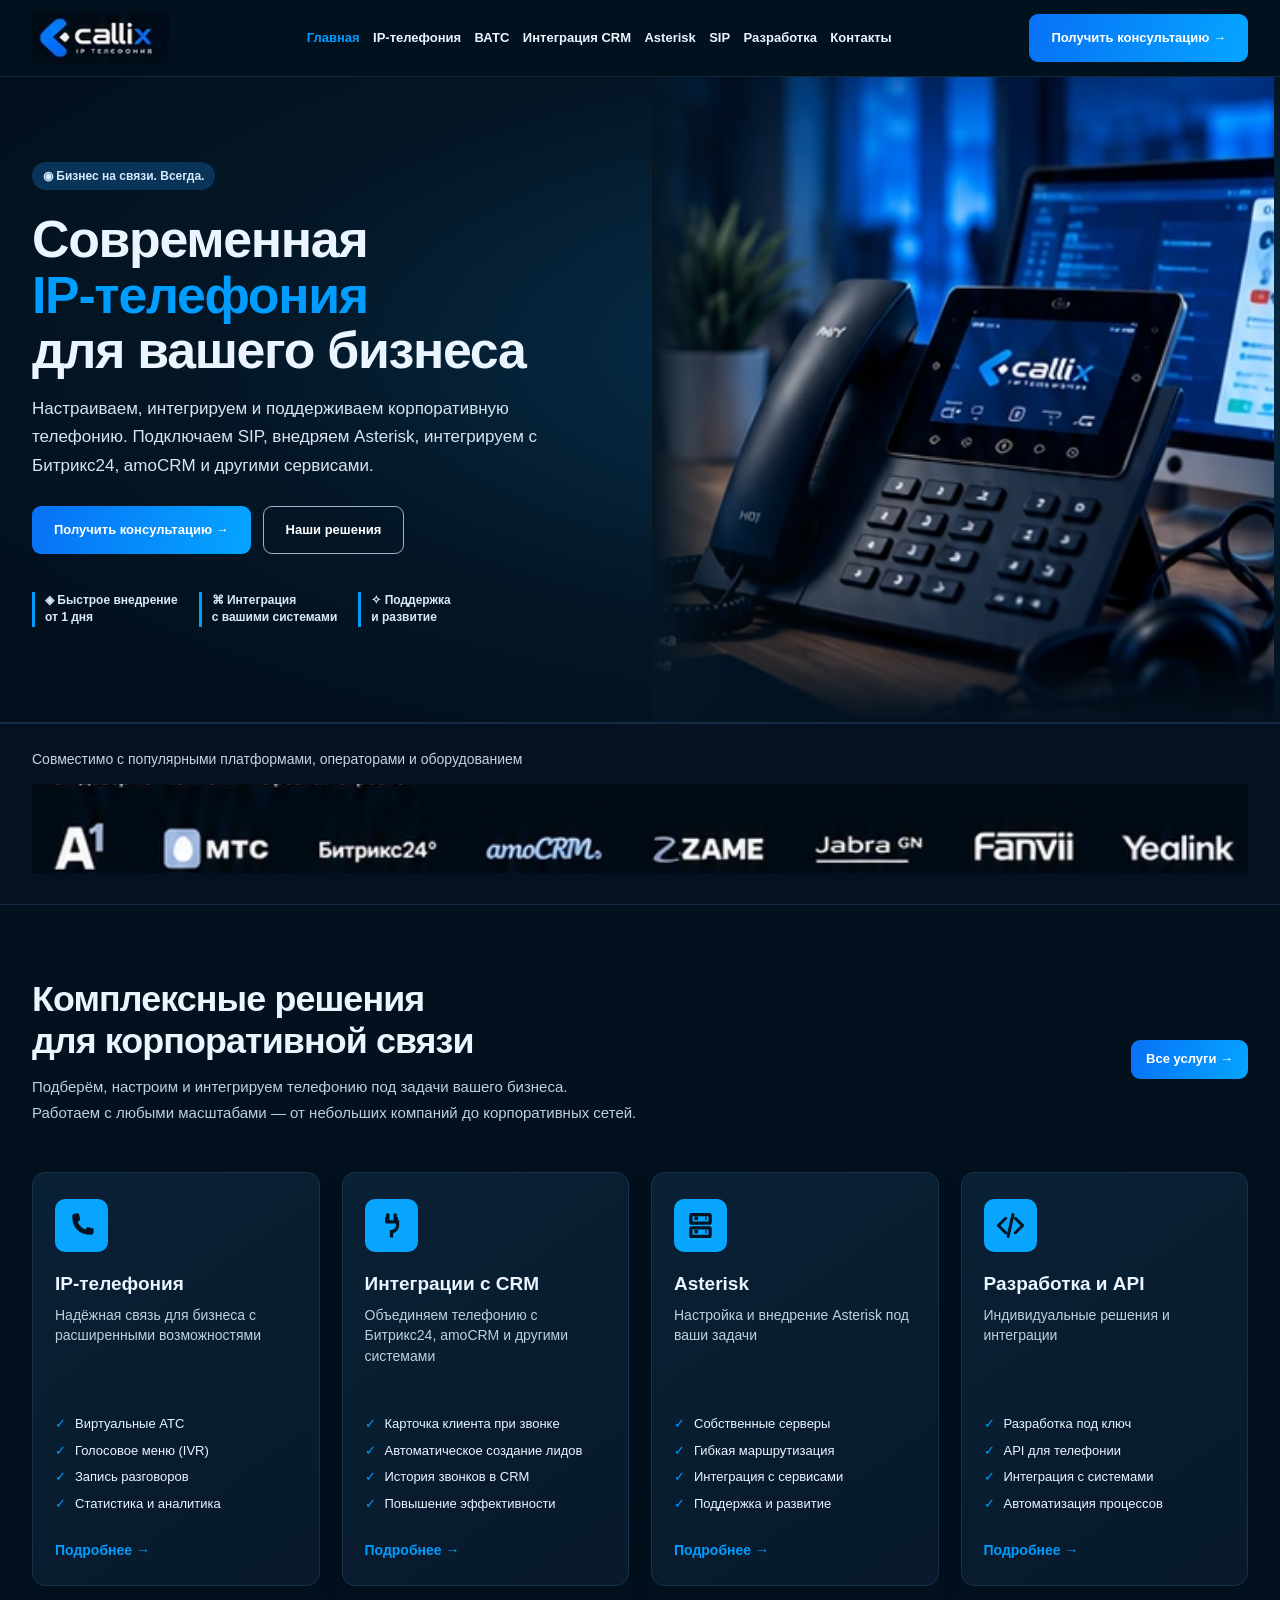
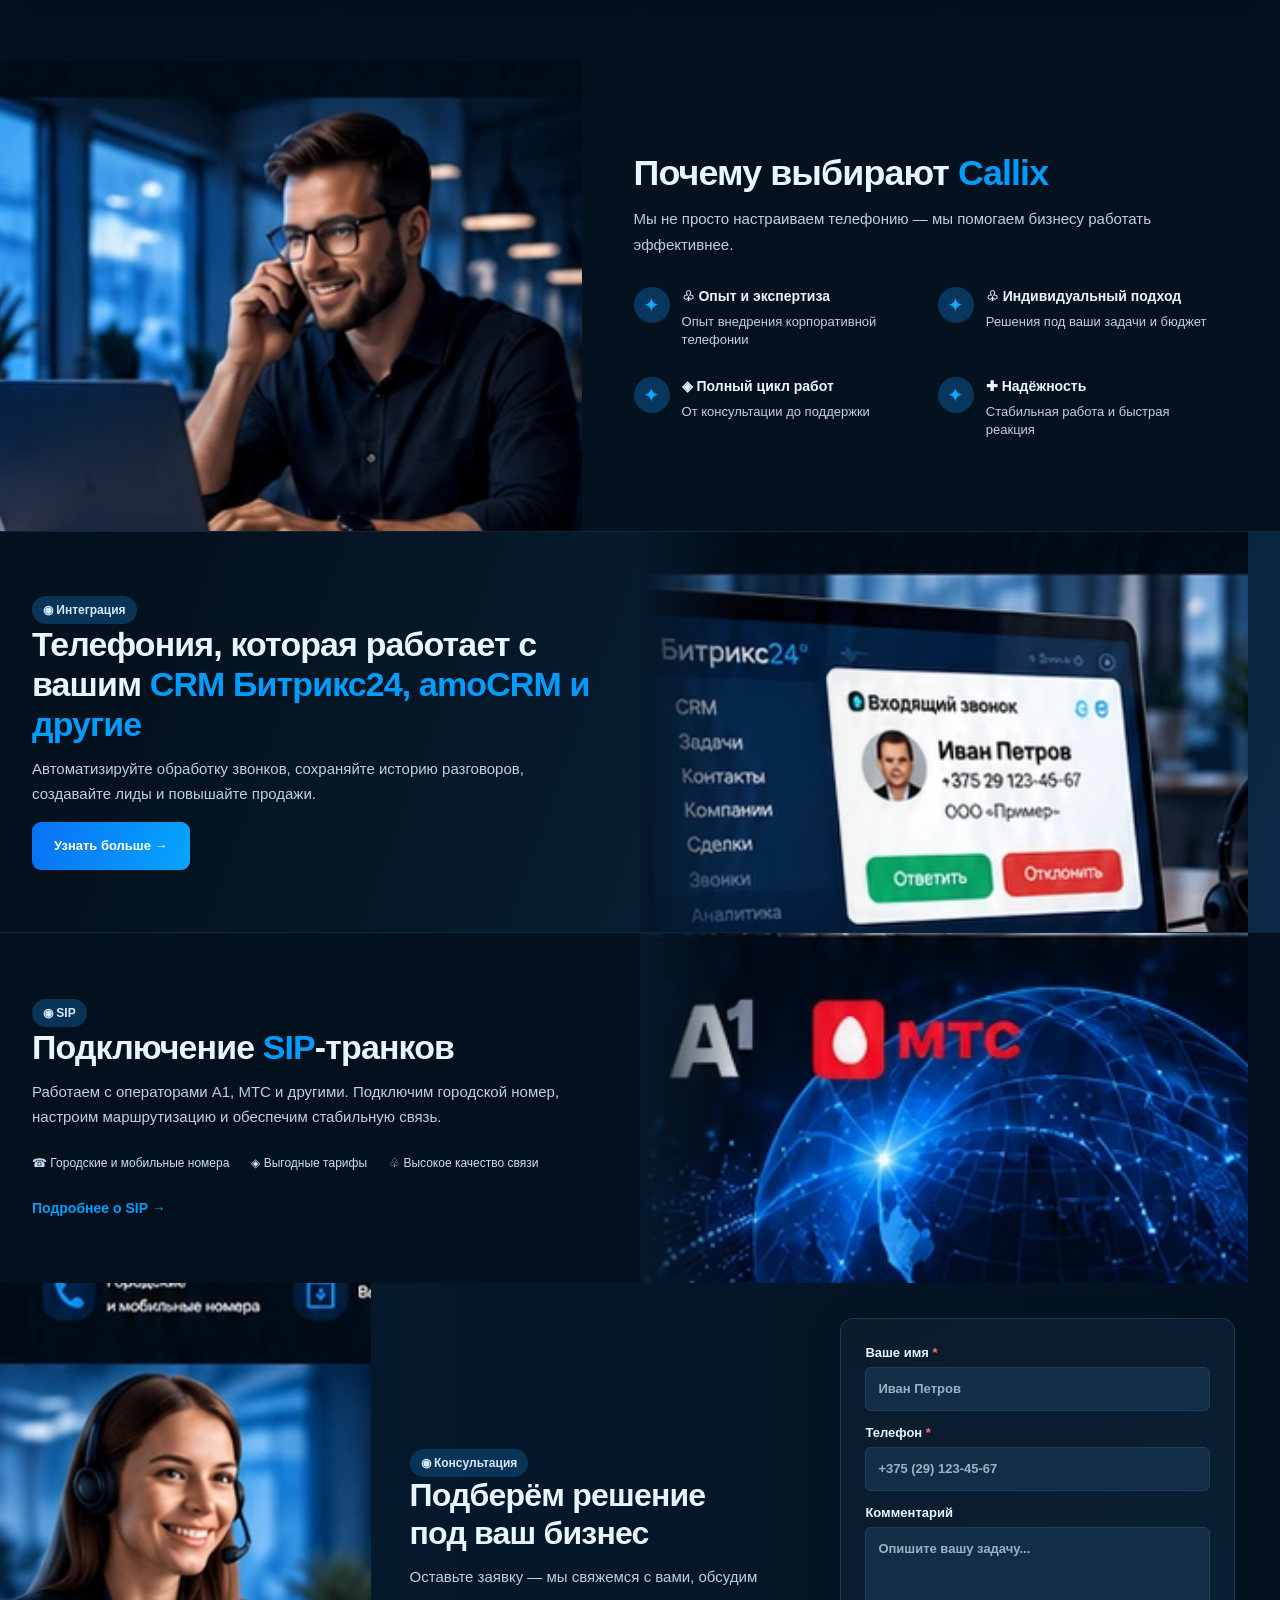
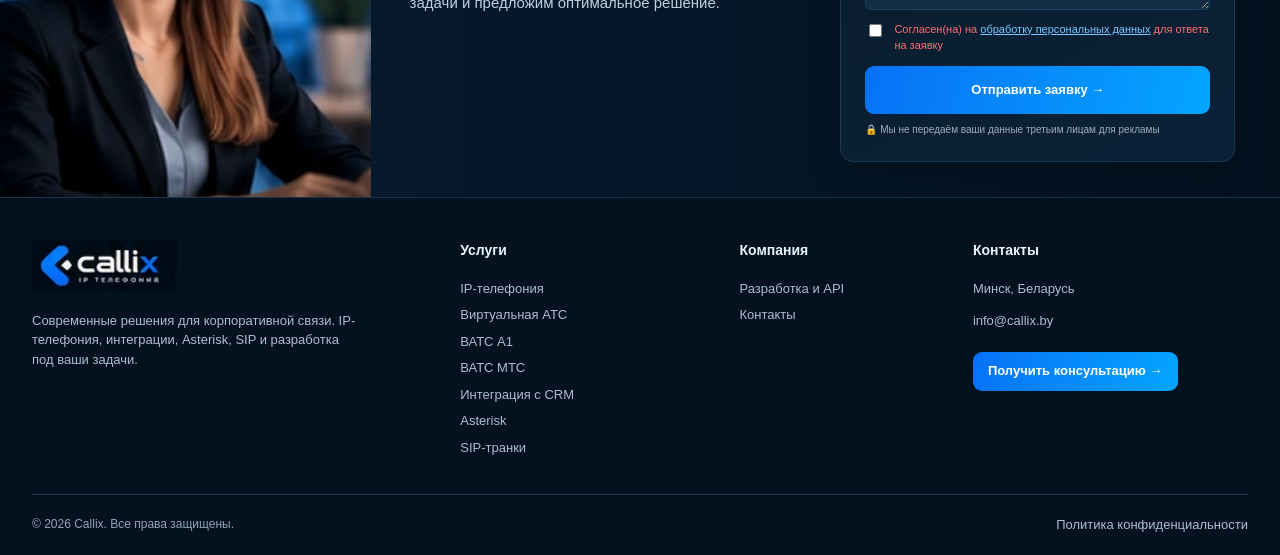
==== commit 5615424e: "Align hero typography and exact image slices; repair consent layout" ====
--- a/index.html
+++ b/index.html
@@ -1 +1 @@
-<!doctype html><html lang="ru"><head><meta charset="utf-8"><meta name="viewport" content="width=device-width,initial-scale=1"><meta name="theme-color" content="#04111f"><title>Callix — IP-телефония и интеграции с CRM для бизнеса</title><meta name="description" content="Callix — IP-телефония, виртуальная АТС, Asterisk, SIP-транки и интеграция с Битрикс24 и amoCRM."><link rel="stylesheet" href="/home.css"></head><body><header class="header"><div class="container nav"><a class="logo" href="/" aria-label="Callix — главная"><svg class="art-crop logo-crop" viewBox="16 8 127 48" preserveAspectRatio="xMidYMid slice" xmlns="http://www.w3.org/2000/svg" aria-hidden="true" focusable="false"><image href="/design-reference.webp" x="0" y="0" width="748" height="2103" /></svg></a><button class="menu-toggle" aria-expanded="false" aria-controls="site-nav" aria-label="Открыть меню">☰</button><nav id="site-nav" class="menu" aria-label="Главное меню"><a class="active" href="/">Главная</a><a href="/ip-telefoniya/">IP-телефония</a><a href="/vats/">ВАТС</a><a href="/integraciya-crm/">Интеграция CRM</a><a href="/asterisk/">Asterisk</a><a href="/sip/">SIP</a><a href="/razrabotka/">Разработка</a><a href="/kontakty/">Контакты</a></nav><a class="btn nav-cta" href="#consult">Получить консультацию →</a></div></header><main><section class="hero"><div class="container hero-grid"><div class="hero-copy"><span class="eyebrow">◉ Бизнес на связи. Всегда.</span><h1>Современная <em>IP-телефония</em> для вашего бизнеса</h1><p>Настраиваем, интегрируем и поддерживаем корпоративную телефонию. Подключаем SIP, внедряем Asterisk, интегрируем с Битрикс24, amoCRM и другими сервисами.</p><div class="actions"><a class="btn" href="#consult">Получить консультацию →</a><a class="btn btn-outline" href="#services">Наши решения</a></div><div class="hero-points"><span>◈ Быстрое внедрение<br>от 1 дня</span><span>⌘ Интеграция<br>с вашими системами</span><span>✧ Поддержка<br>и развитие</span></div></div><div class="hero-art" role="img" aria-label="Офисный IP-телефон Callix на рабочем столе"><svg class="art-crop " viewBox="386 70 362 369" preserveAspectRatio="xMidYMid slice" xmlns="http://www.w3.org/2000/svg" aria-hidden="true" focusable="false"><image href="/design-reference.webp" x="0" y="0" width="748" height="2103" /></svg></div></div></section><section class="trust"><div class="container"><p>Совместимо с популярными платформами, операторами и оборудованием</p><div class="brands-art" role="img" aria-label="A1, МТС, Битрикс24, amoCRM, ZAME, Jabra, Fanvil, Yealink"><svg class="art-crop brands-crop" viewBox="18 485 711 52" preserveAspectRatio="xMidYMid slice" xmlns="http://www.w3.org/2000/svg" aria-hidden="true" focusable="false"><image href="/design-reference.webp" x="0" y="0" width="748" height="2103" /></svg></div></div></section><section class="section" id="services"><div class="container"><div class="section-head"><div><h2>Комплексные решения<br>для корпоративной связи</h2><p>Подберём, настроим и интегрируем телефонию под задачи вашего бизнеса.<br>Работаем с любыми масштабами — от небольших компаний до корпоративных сетей.</p></div><a class="btn small" href="/ip-telefoniya/">Все услуги →</a></div><div class="cards"><article class="card"><span class="card-icon"><svg viewBox="0 0 24 24" fill="currentColor" aria-hidden="true"><path d="M6.7 2h3.1l1.2 5.3-2.2 1.8c1.4 2.8 3.5 4.9 6.3 6.3l1.8-2.2 5.1 1.2v3.1c0 1.2-1 2.2-2.2 2.2C10 19.7 4.3 14 4.3 4.2 4.3 3 5.4 2 6.7 2z"/></svg></span><h3>IP-телефония</h3><p>Надёжная связь для бизнеса с расширенными возможностями</p><ul><li>Виртуальные АТС</li><li>Голосовое меню (IVR)</li><li>Запись разговоров</li><li>Статистика и аналитика</li></ul><a href="/ip-telefoniya/">Подробнее →</a></article><article class="card"><span class="card-icon"><svg viewBox="0 0 24 24" fill="none" stroke="currentColor" stroke-width="2.7" aria-hidden="true"><path d="M9 2v7M15 2v7M7 9h10v3a5 5 0 0 1-5 5v5M8 9V5M16 9V5"/></svg></span><h3>Интеграции с CRM</h3><p>Объединяем телефонию с Битрикс24, amoCRM и другими системами</p><ul><li>Карточка клиента при звонке</li><li>Автоматическое создание лидов</li><li>История звонков в CRM</li><li>Повышение эффективности</li></ul><a href="/integraciya-crm/">Подробнее →</a></article><article class="card"><span class="card-icon"><svg viewBox="0 0 24 24" fill="none" stroke="currentColor" stroke-width="2.7" aria-hidden="true"><rect x="4" y="3" width="16" height="7" rx="1"/><rect x="4" y="14" width="16" height="7" rx="1"/><path d="M7 6h3M7 17h3M16 6h1M16 17h1"/></svg></span><h3>Asterisk</h3><p>Настройка и внедрение Asterisk под ваши задачи</p><ul><li>Собственные серверы</li><li>Гибкая маршрутизация</li><li>Интеграция с сервисами</li><li>Поддержка и развитие</li></ul><a href="/asterisk/">Подробнее →</a></article><article class="card"><span class="card-icon"><svg viewBox="0 0 24 24" fill="none" stroke="currentColor" stroke-width="2.5" stroke-linecap="round" stroke-linejoin="round" aria-hidden="true"><path d="M8 6L2 12l6 6M16 6l6 6-6 6M14 3l-4 18"/></svg></span><h3>Разработка и API</h3><p>Индивидуальные решения и интеграции</p><ul><li>Разработка под ключ</li><li>API для телефонии</li><li>Интеграция с системами</li><li>Автоматизация процессов</li></ul><a href="/razrabotka/">Подробнее →</a></article></div></div></section><section class="why split"><div class="photo photo-man" role="img" aria-label="Специалист разговаривает по телефону в офисе"><svg class="art-crop " viewBox="0 957 334 254" preserveAspectRatio="xMidYMid slice" xmlns="http://www.w3.org/2000/svg" aria-hidden="true" focusable="false"><image href="/design-reference.webp" x="0" y="0" width="748" height="2103" /></svg></div><div class="split-copy"><h2>Почему выбирают <em>Callix</em></h2><p>Мы не просто настраиваем телефонию — мы помогаем бизнесу работать эффективнее.</p><div class="benefits"><div><strong>♧ Опыт и экспертиза</strong><span>Опыт внедрения корпоративной телефонии</span></div><div><strong>♧ Индивидуальный подход</strong><span>Решения под ваши задачи и бюджет</span></div><div><strong>◈ Полный цикл работ</strong><span>От консультации до поддержки</span></div><div><strong>✚ Надёжность</strong><span>Стабильная работа и быстрая реакция</span></div></div></div></section><section class="feature crm"><div class="container feature-grid"><div class="feature-copy"><span class="eyebrow">◉ Интеграция</span><h2>Телефония, которая работает с вашим <em>CRM Битрикс24, amoCRM и другие</em></h2><p>Автоматизируйте обработку звонков, сохраняйте историю разговоров, создавайте лиды и повышайте продажи.</p><a class="btn" href="/integraciya-crm/">Узнать больше →</a></div><div class="feature-art crm-art" role="img" aria-label="Интеграция входящего звонка с CRM Битрикс24"><svg class="art-crop " viewBox="380 1221 368 214" preserveAspectRatio="xMidYMid slice" xmlns="http://www.w3.org/2000/svg" aria-hidden="true" focusable="false"><image href="/design-reference.webp" x="0" y="0" width="748" height="2103" /></svg></div></div></section><section class="feature sip"><div class="container feature-grid"><div class="feature-copy"><span class="eyebrow">◉ SIP</span><h2>Подключение <em>SIP</em>-транков</h2><p>Работаем с операторами А1, МТС и другими. Подключим городской номер, настроим маршрутизацию и обеспечим стабильную связь.</p><div class="mini-benefits"><span>☎ Городские и мобильные номера</span><span>◈ Выгодные тарифы</span><span>♧ Высокое качество связи</span></div><a class="text-link" href="/sip/">Подробнее о SIP →</a></div><div class="feature-art sip-art" role="img" aria-label="SIP-транки и сеть связи"><svg class="art-crop " viewBox="438 1447 310 195" preserveAspectRatio="xMidYMid slice" xmlns="http://www.w3.org/2000/svg" aria-hidden="true" focusable="false"><image href="/design-reference.webp" x="0" y="0" width="748" height="2103" /></svg></div></div></section><section class="consult split" id="consult"><div class="photo photo-support" role="img" aria-label="Консультант Callix в гарнитуре"><svg class="art-crop " viewBox="0 1644 206 211" preserveAspectRatio="xMidYMid slice" xmlns="http://www.w3.org/2000/svg" aria-hidden="true" focusable="false"><image href="/design-reference.webp" x="0" y="0" width="748" height="2103" /></svg></div><div class="split-copy consult-copy"><div class="consult-text"><span class="eyebrow">◉ Консультация</span><h2>Подберём решение<br>под ваш бизнес</h2><p>Оставьте заявку — мы свяжемся с вами, обсудим задачи и предложим оптимальное решение.</p></div><form class="form" id="lead-form" action="/api/lead" method="post"><label>Ваше имя <span>*</span><input name="name" required minlength="2" maxlength="100" autocomplete="name" placeholder="Иван Петров"></label><label>Телефон <span>*</span><input name="phone" type="tel" required minlength="7" maxlength="35" autocomplete="tel" placeholder="+375 (29) 123-45-67"></label><label>Комментарий<textarea name="comment" rows="3" maxlength="2000" placeholder="Опишите вашу задачу..."></textarea></label><input class="honeypot" name="website" tabindex="-1" autocomplete="off" aria-hidden="true"><label class="consent"><input type="checkbox" name="consent" required> Согласен(на) на <a href="/privacy/" target="_blank" rel="noopener">обработку персональных данных</a> для ответа на заявку</label><button class="btn" type="submit">Отправить заявку →</button><p class="form-status" id="form-status" role="status" aria-live="polite"></p><small>🔒 Мы не передаём ваши данные третьим лицам для рекламы</small></form></div></section></main><footer class="footer"><div class="container footer-grid"><div><a class="logo" href="/"><svg class="art-crop logo-crop" viewBox="16 8 127 48" preserveAspectRatio="xMidYMid slice" xmlns="http://www.w3.org/2000/svg" aria-hidden="true" focusable="false"><image href="/design-reference.webp" x="0" y="0" width="748" height="2103" /></svg></a><p>Современные решения для корпоративной связи. IP-телефония, интеграции, Asterisk, SIP и разработка под ваши задачи.</p></div><div><h3>Услуги</h3><a href="/ip-telefoniya/">IP-телефония</a><a href="/vats/">Виртуальная АТС</a><a href="/vats-a1/">ВАТС А1</a><a href="/vats-mts/">ВАТС МТС</a><a href="/integraciya-crm/">Интеграция с CRM</a><a href="/asterisk/">Asterisk</a><a href="/sip/">SIP-транки</a></div><div><h3>Компания</h3><a href="/razrabotka/">Разработка и API</a><a href="/kontakty/">Контакты</a></div><div><h3>Контакты</h3><p>Минск, Беларусь</p><a href="mailto:info@callix.by">info@callix.by</a><a class="btn small" href="#consult">Получить консультацию →</a></div></div><div class="container foot-bottom"><span>© 2026 Callix. Все права защищены.</span><a href="/privacy/">Политика конфиденциальности</a></div></footer><script>const t=document.querySelector('.menu-toggle'),n=document.querySelector('.menu');t.addEventListener('click',()=>{const v=t.getAttribute('aria-expanded')!=='true';t.setAttribute('aria-expanded',String(v));n.classList.toggle('open',v)});n.addEventListener('click',e=>{if(e.target.closest('a')){n.classList.remove('open');t.setAttribute('aria-expanded','false')}});document.getElementById('lead-form').addEventListener('submit',async e=>{e.preventDefault();const f=e.currentTarget,s=document.getElementById('form-status'),b=f.querySelector('button');s.textContent='Отправляем...';b.disabled=true;try{const r=await fetch(f.action,{method:'POST',headers:{'Content-Type':'application/json'},body:JSON.stringify(Object.fromEntries(new FormData(f)))});const j=await r.json();if(!r.ok)throw Error(j.error||'Ошибка отправки');s.textContent='Спасибо! Ваша заявка принята.';f.reset()}catch(err){s.textContent=err.message||'Не удалось отправить. Попробуйте ещё раз.'}finally{b.disabled=false}});</script></body></html>+<!doctype html><html lang="ru"><head><meta charset="utf-8"><meta name="viewport" content="width=device-width,initial-scale=1"><meta name="theme-color" content="#04111f"><title>Callix — IP-телефония и интеграции с CRM для бизнеса</title><meta name="description" content="Callix — IP-телефония, виртуальная АТС, Asterisk, SIP-транки и интеграция с Битрикс24 и amoCRM."><link rel="stylesheet" href="/home.css"></head><body><header class="header"><div class="container nav"><a class="logo" href="/" aria-label="Callix — главная"><svg class="art-crop logo-crop" viewBox="16 8 127 48" preserveAspectRatio="xMidYMid slice" xmlns="http://www.w3.org/2000/svg" aria-hidden="true" focusable="false"><image href="/design-reference.webp" x="0" y="0" width="748" height="2103" /></svg></a><button class="menu-toggle" aria-expanded="false" aria-controls="site-nav" aria-label="Открыть меню">☰</button><nav id="site-nav" class="menu" aria-label="Главное меню"><a class="active" href="/">Главная</a><a href="/ip-telefoniya/">IP-телефония</a><a href="/vats/">ВАТС</a><a href="/integraciya-crm/">Интеграция CRM</a><a href="/asterisk/">Asterisk</a><a href="/sip/">SIP</a><a href="/razrabotka/">Разработка</a><a href="/kontakty/">Контакты</a></nav><a class="btn nav-cta" href="#consult">Получить консультацию →</a></div></header><main><section class="hero"><div class="container hero-grid"><div class="hero-copy"><span class="eyebrow">◉ Бизнес на связи. Всегда.</span><h1>Современная<br><em>IP-телефония</em><br>для вашего бизнеса</h1><p>Настраиваем, интегрируем и поддерживаем корпоративную телефонию. Подключаем SIP, внедряем Asterisk, интегрируем с Битрикс24, amoCRM и другими сервисами.</p><div class="actions"><a class="btn" href="#consult">Получить консультацию →</a><a class="btn btn-outline" href="#services">Наши решения</a></div><div class="hero-points"><span>◈ Быстрое внедрение<br>от 1 дня</span><span>⌘ Интеграция<br>с вашими системами</span><span>✧ Поддержка<br>и развитие</span></div></div><div class="hero-art" role="img" aria-label="Офисный IP-телефон Callix на рабочем столе"><svg class="art-crop " viewBox="386 70 362 369" preserveAspectRatio="xMidYMid slice" xmlns="http://www.w3.org/2000/svg" aria-hidden="true" focusable="false"><image href="/design-reference.webp" x="0" y="0" width="748" height="2103" /></svg></div></div></section><section class="trust"><div class="container"><p>Совместимо с популярными платформами, операторами и оборудованием</p><div class="brands-art" role="img" aria-label="A1, МТС, Битрикс24, amoCRM, ZAME, Jabra, Fanvil, Yealink"><svg class="art-crop brands-crop" viewBox="18 485 711 52" preserveAspectRatio="xMidYMid slice" xmlns="http://www.w3.org/2000/svg" aria-hidden="true" focusable="false"><image href="/design-reference.webp" x="0" y="0" width="748" height="2103" /></svg></div></div></section><section class="section" id="services"><div class="container"><div class="section-head"><div><h2>Комплексные решения<br>для корпоративной связи</h2><p>Подберём, настроим и интегрируем телефонию под задачи вашего бизнеса.<br>Работаем с любыми масштабами — от небольших компаний до корпоративных сетей.</p></div><a class="btn small" href="/ip-telefoniya/">Все услуги →</a></div><div class="cards"><article class="card"><span class="card-icon"><svg viewBox="0 0 24 24" fill="currentColor" aria-hidden="true"><path d="M6.7 2h3.1l1.2 5.3-2.2 1.8c1.4 2.8 3.5 4.9 6.3 6.3l1.8-2.2 5.1 1.2v3.1c0 1.2-1 2.2-2.2 2.2C10 19.7 4.3 14 4.3 4.2 4.3 3 5.4 2 6.7 2z"/></svg></span><h3>IP-телефония</h3><p>Надёжная связь для бизнеса с расширенными возможностями</p><ul><li>Виртуальные АТС</li><li>Голосовое меню (IVR)</li><li>Запись разговоров</li><li>Статистика и аналитика</li></ul><a href="/ip-telefoniya/">Подробнее →</a></article><article class="card"><span class="card-icon"><svg viewBox="0 0 24 24" fill="none" stroke="currentColor" stroke-width="2.7" aria-hidden="true"><path d="M9 2v7M15 2v7M7 9h10v3a5 5 0 0 1-5 5v5M8 9V5M16 9V5"/></svg></span><h3>Интеграции с CRM</h3><p>Объединяем телефонию с Битрикс24, amoCRM и другими системами</p><ul><li>Карточка клиента при звонке</li><li>Автоматическое создание лидов</li><li>История звонков в CRM</li><li>Повышение эффективности</li></ul><a href="/integraciya-crm/">Подробнее →</a></article><article class="card"><span class="card-icon"><svg viewBox="0 0 24 24" fill="none" stroke="currentColor" stroke-width="2.7" aria-hidden="true"><rect x="4" y="3" width="16" height="7" rx="1"/><rect x="4" y="14" width="16" height="7" rx="1"/><path d="M7 6h3M7 17h3M16 6h1M16 17h1"/></svg></span><h3>Asterisk</h3><p>Настройка и внедрение Asterisk под ваши задачи</p><ul><li>Собственные серверы</li><li>Гибкая маршрутизация</li><li>Интеграция с сервисами</li><li>Поддержка и развитие</li></ul><a href="/asterisk/">Подробнее →</a></article><article class="card"><span class="card-icon"><svg viewBox="0 0 24 24" fill="none" stroke="currentColor" stroke-width="2.5" stroke-linecap="round" stroke-linejoin="round" aria-hidden="true"><path d="M8 6L2 12l6 6M16 6l6 6-6 6M14 3l-4 18"/></svg></span><h3>Разработка и API</h3><p>Индивидуальные решения и интеграции</p><ul><li>Разработка под ключ</li><li>API для телефонии</li><li>Интеграция с системами</li><li>Автоматизация процессов</li></ul><a href="/razrabotka/">Подробнее →</a></article></div></div></section><section class="why split"><div class="photo photo-man" role="img" aria-label="Специалист разговаривает по телефону в офисе"><svg class="art-crop " viewBox="0 966 334 245" preserveAspectRatio="xMidYMid slice" xmlns="http://www.w3.org/2000/svg" aria-hidden="true" focusable="false"><image href="/design-reference.webp" x="0" y="0" width="748" height="2103" /></svg></div><div class="split-copy"><h2>Почему выбирают <em>Callix</em></h2><p>Мы не просто настраиваем телефонию — мы помогаем бизнесу работать эффективнее.</p><div class="benefits"><div><strong>♧ Опыт и экспертиза</strong><span>Опыт внедрения корпоративной телефонии</span></div><div><strong>♧ Индивидуальный подход</strong><span>Решения под ваши задачи и бюджет</span></div><div><strong>◈ Полный цикл работ</strong><span>От консультации до поддержки</span></div><div><strong>✚ Надёжность</strong><span>Стабильная работа и быстрая реакция</span></div></div></div></section><section class="feature crm"><div class="container feature-grid"><div class="feature-copy"><span class="eyebrow">◉ Интеграция</span><h2>Телефония, которая работает с вашим <em>CRM Битрикс24, amoCRM и другие</em></h2><p>Автоматизируйте обработку звонков, сохраняйте историю разговоров, создавайте лиды и повышайте продажи.</p><a class="btn" href="/integraciya-crm/">Узнать больше →</a></div><div class="feature-art crm-art" role="img" aria-label="Интеграция входящего звонка с CRM Битрикс24"><svg class="art-crop " viewBox="380 1221 368 214" preserveAspectRatio="xMidYMid slice" xmlns="http://www.w3.org/2000/svg" aria-hidden="true" focusable="false"><image href="/design-reference.webp" x="0" y="0" width="748" height="2103" /></svg></div></div></section><section class="feature sip"><div class="container feature-grid"><div class="feature-copy"><span class="eyebrow">◉ SIP</span><h2>Подключение <em>SIP</em>-транков</h2><p>Работаем с операторами А1, МТС и другими. Подключим городской номер, настроим маршрутизацию и обеспечим стабильную связь.</p><div class="mini-benefits"><span>☎ Городские и мобильные номера</span><span>◈ Выгодные тарифы</span><span>♧ Высокое качество связи</span></div><a class="text-link" href="/sip/">Подробнее о SIP →</a></div><div class="feature-art sip-art" role="img" aria-label="SIP-транки и сеть связи"><svg class="art-crop " viewBox="438 1474 310 168" preserveAspectRatio="xMidYMid slice" xmlns="http://www.w3.org/2000/svg" aria-hidden="true" focusable="false"><image href="/design-reference.webp" x="0" y="0" width="748" height="2103" /></svg></div></div></section><section class="consult split" id="consult"><div class="photo photo-support" role="img" aria-label="Консультант Callix в гарнитуре"><svg class="art-crop " viewBox="0 1644 206 211" preserveAspectRatio="xMidYMid meet" xmlns="http://www.w3.org/2000/svg" aria-hidden="true" focusable="false"><image href="/design-reference.webp" x="0" y="0" width="748" height="2103" /></svg></div><div class="split-copy consult-copy"><div class="consult-text"><span class="eyebrow">◉ Консультация</span><h2>Подберём решение<br>под ваш бизнес</h2><p>Оставьте заявку — мы свяжемся с вами, обсудим задачи и предложим оптимальное решение.</p></div><form class="form" id="lead-form" action="/api/lead" method="post"><label>Ваше имя <span>*</span><input name="name" required minlength="2" maxlength="100" autocomplete="name" placeholder="Иван Петров"></label><label>Телефон <span>*</span><input name="phone" type="tel" required minlength="7" maxlength="35" autocomplete="tel" placeholder="+375 (29) 123-45-67"></label><label>Комментарий<textarea name="comment" rows="3" maxlength="2000" placeholder="Опишите вашу задачу..."></textarea></label><input class="honeypot" name="website" tabindex="-1" autocomplete="off" aria-hidden="true"><label class="consent"><input type="checkbox" name="consent" required><span>Согласен(на) на <a href="/privacy/" target="_blank" rel="noopener">обработку персональных данных</a> для ответа на заявку</span></label><button class="btn" type="submit">Отправить заявку →</button><p class="form-status" id="form-status" role="status" aria-live="polite"></p><small>🔒 Мы не передаём ваши данные третьим лицам для рекламы</small></form></div></section></main><footer class="footer"><div class="container footer-grid"><div><a class="logo" href="/"><svg class="art-crop logo-crop" viewBox="16 8 127 48" preserveAspectRatio="xMidYMid slice" xmlns="http://www.w3.org/2000/svg" aria-hidden="true" focusable="false"><image href="/design-reference.webp" x="0" y="0" width="748" height="2103" /></svg></a><p>Современные решения для корпоративной связи. IP-телефония, интеграции, Asterisk, SIP и разработка под ваши задачи.</p></div><div><h3>Услуги</h3><a href="/ip-telefoniya/">IP-телефония</a><a href="/vats/">Виртуальная АТС</a><a href="/vats-a1/">ВАТС А1</a><a href="/vats-mts/">ВАТС МТС</a><a href="/integraciya-crm/">Интеграция с CRM</a><a href="/asterisk/">Asterisk</a><a href="/sip/">SIP-транки</a></div><div><h3>Компания</h3><a href="/razrabotka/">Разработка и API</a><a href="/kontakty/">Контакты</a></div><div><h3>Контакты</h3><p>Минск, Беларусь</p><a href="mailto:info@callix.by">info@callix.by</a><a class="btn small" href="#consult">Получить консультацию →</a></div></div><div class="container foot-bottom"><span>© 2026 Callix. Все права защищены.</span><a href="/privacy/">Политика конфиденциальности</a></div></footer><script>const t=document.querySelector('.menu-toggle'),n=document.querySelector('.menu');t.addEventListener('click',()=>{const v=t.getAttribute('aria-expanded')!=='true';t.setAttribute('aria-expanded',String(v));n.classList.toggle('open',v)});n.addEventListener('click',e=>{if(e.target.closest('a')){n.classList.remove('open');t.setAttribute('aria-expanded','false')}});document.getElementById('lead-form').addEventListener('submit',async e=>{e.preventDefault();const f=e.currentTarget,s=document.getElementById('form-status'),b=f.querySelector('button');s.textContent='Отправляем...';b.disabled=true;try{const r=await fetch(f.action,{method:'POST',headers:{'Content-Type':'application/json'},body:JSON.stringify(Object.fromEntries(new FormData(f)))});const j=await r.json();if(!r.ok)throw Error(j.error||'Ошибка отправки');s.textContent='Спасибо! Ваша заявка принята.';f.reset()}catch(err){s.textContent=err.message||'Не удалось отправить. Попробуйте ещё раз.'}finally{b.disabled=false}});</script></body></html>
--- a/home.css
+++ b/home.css
@@ -1 +1,136 @@
-:root{--bg:#04111e;--panel:#0b2034;--blue:#0699ff;--text:#eaf5ff;--muted:#b5c3d2}*{box-sizing:border-box}html{scroll-behavior:smooth}body{margin:0;background:var(--bg);color:var(--text);font-family:Inter,Arial,sans-serif;line-height:1.5}a{color:inherit;text-decoration:none}button,input,textarea{font:inherit}.container{width:min(1180px,calc(100% - 48px));margin:auto}.header{position:sticky;top:0;z-index:20;background:#03101deF;backdrop-filter:blur(14px);border-bottom:1px solid #12304b}.nav{display:flex;align-items:center;gap:20px;min-height:78px}.logo{display:flex;align-items:center;gap:6px;font-size:31px;font-weight:800;line-height:1;letter-spacing:-2px;white-space:nowrap}.logo-mark{font-size:48px;color:var(--blue);line-height:.7}.logo small{display:block;font-size:8px;letter-spacing:3px;margin-top:5px;text-align:center}.menu{display:flex;align-items:center;gap:17px;margin:auto;font-size:12px;font-weight:600}.menu a:hover,.menu .active{color:var(--blue)}.btn{display:inline-flex;justify-content:center;align-items:center;min-height:48px;padding:12px 22px;border:0;border-radius:9px;background:linear-gradient(105deg,#0871f6,#05a5ff);font-weight:700;font-size:13px;color:white;cursor:pointer;transition:filter .2s}.btn:hover{filter:brightness(1.17)}.btn:disabled{opacity:.6;cursor:wait}.btn-outline{background:transparent;border:1px solid #9bb4c9}.small{min-height:39px;padding:9px 15px}.nav-cta{white-space:nowrap}.menu-toggle{display:none}.hero{background:radial-gradient(circle at 70% 35%,#0c4168,#04111e 65%);overflow:hidden}.hero-grid{min-height:550px;display:grid;grid-template-columns:1.02fr 1fr;align-items:center}.hero-copy{padding:52px 0 36px;position:relative;z-index:2}.eyebrow{display:inline-block;padding:5px 11px;background:#093357;border-radius:25px;color:#d4eaff;font-size:12px;font-weight:700}h1,h2,h3,p{margin-top:0}h1{font-size:clamp(38px,4.2vw,65px);line-height:1.09;letter-spacing:-2px;margin:18px 0}em{font-style:normal;color:var(--blue)}.hero-copy>p{max-width:520px;color:#d7e1ed;font-size:16px}.actions{display:flex;flex-wrap:wrap;gap:12px;margin:25px 0 38px}.hero-points{display:flex;gap:22px;color:#d8e9fa;font-size:12px;font-weight:700}.hero-points span{border-left:3px solid var(--blue);padding-left:10px}.hero-art{align-self:stretch;min-height:420px;background-image:linear-gradient(90deg,#04111e 0%,transparent 25%),url('/design-reference.webp');background-size:100% 100%,auto 1680px;background-position:center,right -18px top -30px;background-repeat:no-repeat}.trust{padding:24px 0 32px;border-block:1px solid #102b43}.trust p{color:var(--muted);font-size:13px}.brands{display:flex;justify-content:space-between;align-items:center;gap:16px;flex-wrap:wrap}.brands b{font-size:clamp(15px,1.9vw,25px);color:#e3ebf4;white-space:nowrap}.brands i{font-family:Georgia,serif}.section{padding:75px 0}.section-head{display:flex;justify-content:space-between;align-items:center;gap:25px;margin-bottom:28px}.section h2,.split h2,.feature h2{font-size:clamp(30px,3vw,43px);line-height:1.17;letter-spacing:-1px;margin-bottom:15px}.section-head p,.split p,.feature p{color:var(--muted);font-size:15px}.cards{display:grid;grid-template-columns:repeat(4,1fr);gap:19px}.card{padding:24px 20px;background:linear-gradient(145deg,#0b2237,#091a2b);border:1px solid #17344a;border-radius:13px;display:flex;flex-direction:column;min-height:355px}.card-icon{display:grid;place-items:center;width:46px;height:46px;background:var(--blue);border-radius:9px;font-size:26px;color:#001322;margin-bottom:16px}.card h3{font-size:18px;margin-bottom:8px}.card p{color:var(--muted);font-size:13px;min-height:62px}.card ul{padding:0;list-style:none;font-size:12px;line-height:2}.card li:before{content:'✓';color:var(--blue);margin-right:9px}.card>a,.text-link{color:var(--blue);font-weight:700;font-size:14px;margin-top:auto}.split{display:grid;grid-template-columns:1fr 1.12fr;min-height:390px;background:#04121f}.photo{background-image:url('/design-reference.webp');background-repeat:no-repeat;background-size:748px 2103px;min-height:390px}.photo-man{background-position:left -0px top -923px}.split-copy{padding:48px clamp(24px,5vw,85px);align-self:center}.benefits{display:grid;grid-template-columns:1fr 1fr;gap:24px;margin-top:28px}.benefits strong{display:block;font-size:13px;margin-bottom:7px}.benefits span{display:block;color:var(--muted);font-size:12px}.feature{background:linear-gradient(100deg,#06172a,#0b2b47);overflow:hidden}.feature-grid{display:grid;grid-template-columns:1fr 1fr;min-height:355px;align-items:center}.feature-copy{padding:45px 0;z-index:1}.feature-copy h2{max-width:560px}.feature-art{min-height:355px;align-self:stretch;background-image:url('/design-reference.webp');background-repeat:no-repeat;background-size:748px 2103px}.crm-art{background-position:right -0px top -1207px}.sip{background:#03111f}.sip-art{background-position:right -0px top -1432px}.mini-benefits{display:flex;flex-wrap:wrap;gap:15px;font-size:12px;margin:24px 0;color:#c6e0f8}.consult{grid-template-columns:.8fr 1.5fr;min-height:410px}.photo-support{background-position:left 0 top -1620px}.consult-copy{display:grid;grid-template-columns:1fr 1fr;gap:24px;padding:35px}.consult-text{align-self:center}.form{background:#0b2034;padding:22px;border:1px solid #183a56;border-radius:13px}.form label{display:block;font-size:12px;font-weight:700;margin-bottom:10px}.form label span{color:#ff7070}.form input:not([type=checkbox]),.form textarea{display:block;width:100%;margin-top:5px;border:1px solid #1d405d;border-radius:6px;background:#17324c;color:white;padding:10px 12px;outline:none}.form input:focus,.form textarea:focus{border-color:var(--blue)}.form input::placeholder,.form textarea::placeholder{color:#9ab0c3}.form .consent{display:flex;gap:9px;align-items:flex-start;font-size:11px;font-weight:400;color:#b6c8d9}.form .consent input{margin-top:2px}.form button{width:100%}.form small{display:block;color:#9eafbf;font-size:10px;margin-top:8px}.form-status{font-size:13px;margin:7px 0;color:#bce8ff}.honeypot{position:absolute!important;left:-9999px!important;opacity:0}.footer{padding:38px 0 0;background:#03101d;border-top:1px solid #17344a}.footer-grid{display:grid;grid-template-columns:2fr 1fr 1fr 1.3fr;gap:35px}.footer p,.footer a:not(.logo):not(.btn){color:#acbfd0;font-size:13px}.footer h3{font-size:14px}.footer-grid>div>a:not(.logo):not(.btn){display:block;margin:7px 0}.footer-grid .btn{margin-top:14px}.foot-bottom{border-top:1px solid #19364c;padding:20px 0;margin-top:30px;color:#91a6b8;font-size:12px}@media(max-width:1100px){.nav{flex-wrap:wrap}.menu{order:3;width:100%;justify-content:center;padding-bottom:12px}.nav-cta{margin-left:auto}.cards{grid-template-columns:repeat(2,1fr)}.hero-art{background-size:100% 100%,auto 1450px}.consult-copy{grid-template-columns:1fr}.photo{background-size:748px 2103px}}@media(max-width:700px){.container{width:min(100% - 32px,520px)}.nav{min-height:68px;flex-wrap:nowrap}.logo{font-size:26px}.logo-mark{font-size:39px}.menu-toggle{display:block;margin-left:auto;background:transparent;color:white;border:1px solid #34546d;border-radius:8px;padding:7px 12px;font-size:22px}.nav-cta{display:none}.menu{display:none;position:absolute;top:68px;left:0;right:0;background:#061727;flex-direction:column;align-items:stretch;padding:18px 24px;gap:0}.menu.open{display:flex}.menu a{padding:12px;border-bottom:1px solid #1c344b;font-size:15px}.hero-grid,.feature-grid,.split{grid-template-columns:1fr}.hero-grid{min-height:0}.hero-copy{padding:45px 0 18px}.hero-copy h1{font-size:clamp(36px,9vw,54px)}.hero-points{gap:10px;font-size:10px}.hero-art{min-height:270px;background-size:100% 100%,auto 1170px;background-position:center,right -10px top -8px}.brands{justify-content:center;gap:17px 22px}.section{padding:50px 0}.section-head{align-items:flex-start}.section-head .btn{display:none}.cards{grid-template-columns:1fr}.card{min-height:0}.card p{min-height:0}.photo{min-height:260px;background-size:620px 1743px}.photo-man{background-position:left 0 top -764px}.photo-support{background-position:left 0 top -1343px}.split-copy{padding:36px 24px}.benefits{gap:20px}.feature-copy{padding:38px 0 16px}.feature-art{min-height:270px;background-size:620px 1743px}.crm-art{background-position:right 0 top -998px}.sip-art{background-position:right 0 top -1187px}.consult-copy{padding:30px 16px}.footer-grid{grid-template-columns:1fr 1fr;gap:24px}.footer-grid>div:first-child{grid-column:1/-1}}@media(max-width:380px){.hero-points{flex-direction:column}.actions .btn{width:100%}.footer-grid{grid-template-columns:1fr}}+:root{--bg:#04111e;--panel:#0b2034;--blue:#0699ff;--text:#eaf5ff;--muted:#b5c3d2}*{box-sizing:border-box}html{scroll-behavior:smooth}body{margin:0;background:var(--bg);color:var(--text);font-family:Inter,Arial,sans-serif;line-height:1.5}a{color:inherit;text-decoration:none}button,input,textarea{font:inherit}.container{width:min(1180px,calc(100% - 48px));margin:auto}.header{position:sticky;top:0;z-index:20;background:#03101deF;backdrop-filter:blur(14px);border-bottom:1px solid #12304b}.nav{display:flex;align-items:center;gap:20px;min-height:78px}.logo{display:flex;align-items:center;gap:6px;font-size:31px;font-weight:800;line-height:1;letter-spacing:-2px;white-space:nowrap}.logo-mark{font-size:48px;color:var(--blue);line-height:.7}.logo small{display:block;font-size:8px;letter-spacing:3px;margin-top:5px;text-align:center}.menu{display:flex;align-items:center;gap:17px;margin:auto;font-size:12px;font-weight:600}.menu a:hover,.menu .active{color:var(--blue)}.btn{display:inline-flex;justify-content:center;align-items:center;min-height:48px;padding:12px 22px;border:0;border-radius:9px;background:linear-gradient(105deg,#0871f6,#05a5ff);font-weight:700;font-size:13px;color:white;cursor:pointer;transition:filter .2s}.btn:hover{filter:brightness(1.17)}.btn:disabled{opacity:.6;cursor:wait}.btn-outline{background:transparent;border:1px solid #9bb4c9}.small{min-height:39px;padding:9px 15px}.nav-cta{white-space:nowrap}.menu-toggle{display:none}.hero{background:radial-gradient(circle at 70% 35%,#0c4168,#04111e 65%);overflow:hidden}.hero-grid{min-height:550px;display:grid;grid-template-columns:1.02fr 1fr;align-items:center}.hero-copy{padding:52px 0 36px;position:relative;z-index:2}.eyebrow{display:inline-block;padding:5px 11px;background:#093357;border-radius:25px;color:#d4eaff;font-size:12px;font-weight:700}h1,h2,h3,p{margin-top:0}h1{font-size:clamp(38px,4.2vw,65px);line-height:1.09;letter-spacing:-2px;margin:18px 0}em{font-style:normal;color:var(--blue)}.hero-copy>p{max-width:520px;color:#d7e1ed;font-size:16px}.actions{display:flex;flex-wrap:wrap;gap:12px;margin:25px 0 38px}.hero-points{display:flex;gap:22px;color:#d8e9fa;font-size:12px;font-weight:700}.hero-points span{border-left:3px solid var(--blue);padding-left:10px}.hero-art{align-self:stretch;min-height:420px;background-image:linear-gradient(90deg,#04111e 0%,transparent 25%),url('/design-reference.webp');background-size:100% 100%,auto 1680px;background-position:center,right -18px top -30px;background-repeat:no-repeat}.trust{padding:24px 0 32px;border-block:1px solid #102b43}.trust p{color:var(--muted);font-size:13px}.brands{display:flex;justify-content:space-between;align-items:center;gap:16px;flex-wrap:wrap}.brands b{font-size:clamp(15px,1.9vw,25px);color:#e3ebf4;white-space:nowrap}.brands i{font-family:Georgia,serif}.section{padding:75px 0}.section-head{display:flex;justify-content:space-between;align-items:center;gap:25px;margin-bottom:28px}.section h2,.split h2,.feature h2{font-size:clamp(30px,3vw,43px);line-height:1.17;letter-spacing:-1px;margin-bottom:15px}.section-head p,.split p,.feature p{color:var(--muted);font-size:15px}.cards{display:grid;grid-template-columns:repeat(4,1fr);gap:19px}.card{padding:24px 20px;background:linear-gradient(145deg,#0b2237,#091a2b);border:1px solid #17344a;border-radius:13px;display:flex;flex-direction:column;min-height:355px}.card-icon{display:grid;place-items:center;width:46px;height:46px;background:var(--blue);border-radius:9px;font-size:26px;color:#001322;margin-bottom:16px}.card h3{font-size:18px;margin-bottom:8px}.card p{color:var(--muted);font-size:13px;min-height:62px}.card ul{padding:0;list-style:none;font-size:12px;line-height:2}.card li:before{content:'✓';color:var(--blue);margin-right:9px}.card>a,.text-link{color:var(--blue);font-weight:700;font-size:14px;margin-top:auto}.split{display:grid;grid-template-columns:1fr 1.12fr;min-height:390px;background:#04121f}.photo{background-image:url('/design-reference.webp');background-repeat:no-repeat;background-size:748px 2103px;min-height:390px}.photo-man{background-position:left -0px top -923px}.split-copy{padding:48px clamp(24px,5vw,85px);align-self:center}.benefits{display:grid;grid-template-columns:1fr 1fr;gap:24px;margin-top:28px}.benefits strong{display:block;font-size:13px;margin-bottom:7px}.benefits span{display:block;color:var(--muted);font-size:12px}.feature{background:linear-gradient(100deg,#06172a,#0b2b47);overflow:hidden}.feature-grid{display:grid;grid-template-columns:1fr 1fr;min-height:355px;align-items:center}.feature-copy{padding:45px 0;z-index:1}.feature-copy h2{max-width:560px}.feature-art{min-height:355px;align-self:stretch;background-image:url('/design-reference.webp');background-repeat:no-repeat;background-size:748px 2103px}.crm-art{background-position:right -0px top -1207px}.sip{background:#03111f}.sip-art{background-position:right -0px top -1432px}.mini-benefits{display:flex;flex-wrap:wrap;gap:15px;font-size:12px;margin:24px 0;color:#c6e0f8}.consult{grid-template-columns:.8fr 1.5fr;min-height:410px}.photo-support{background-position:left 0 top -1620px}.consult-copy{display:grid;grid-template-columns:1fr 1fr;gap:24px;padding:35px}.consult-text{align-self:center}.form{background:#0b2034;padding:22px;border:1px solid #183a56;border-radius:13px}.form label{display:block;font-size:12px;font-weight:700;margin-bottom:10px}.form label span{color:#ff7070}.form input:not([type=checkbox]),.form textarea{display:block;width:100%;margin-top:5px;border:1px solid #1d405d;border-radius:6px;background:#17324c;color:white;padding:10px 12px;outline:none}.form input:focus,.form textarea:focus{border-color:var(--blue)}.form input::placeholder,.form textarea::placeholder{color:#9ab0c3}.form .consent{display:flex;gap:9px;align-items:flex-start;font-size:11px;font-weight:400;color:#b6c8d9}.form .consent input{margin-top:2px}.form button{width:100%}.form small{display:block;color:#9eafbf;font-size:10px;margin-top:8px}.form-status{font-size:13px;margin:7px 0;color:#bce8ff}.honeypot{position:absolute!important;left:-9999px!important;opacity:0}.footer{padding:38px 0 0;background:#03101d;border-top:1px solid #17344a}.footer-grid{display:grid;grid-template-columns:2fr 1fr 1fr 1.3fr;gap:35px}.footer p,.footer a:not(.logo):not(.btn){color:#acbfd0;font-size:13px}.footer h3{font-size:14px}.footer-grid>div>a:not(.logo):not(.btn){display:block;margin:7px 0}.footer-grid .btn{margin-top:14px}.foot-bottom{border-top:1px solid #19364c;padding:20px 0;margin-top:30px;color:#91a6b8;font-size:12px}@media(max-width:1100px){.nav{flex-wrap:wrap}.menu{order:3;width:100%;justify-content:center;padding-bottom:12px}.nav-cta{margin-left:auto}.cards{grid-template-columns:repeat(2,1fr)}.hero-art{background-size:100% 100%,auto 1450px}.consult-copy{grid-template-columns:1fr}.photo{background-size:748px 2103px}}@media(max-width:700px){.container{width:min(100% - 32px,520px)}.nav{min-height:68px;flex-wrap:nowrap}.logo{font-size:26px}.logo-mark{font-size:39px}.menu-toggle{display:block;margin-left:auto;background:transparent;color:white;border:1px solid #34546d;border-radius:8px;padding:7px 12px;font-size:22px}.nav-cta{display:none}.menu{display:none;position:absolute;top:68px;left:0;right:0;background:#061727;flex-direction:column;align-items:stretch;padding:18px 24px;gap:0}.menu.open{display:flex}.menu a{padding:12px;border-bottom:1px solid #1c344b;font-size:15px}.hero-grid,.feature-grid,.split{grid-template-columns:1fr}.hero-grid{min-height:0}.hero-copy{padding:45px 0 18px}.hero-copy h1{font-size:clamp(36px,9vw,54px)}.hero-points{gap:10px;font-size:10px}.hero-art{min-height:270px;background-size:100% 100%,auto 1170px;background-position:center,right -10px top -8px}.brands{justify-content:center;gap:17px 22px}.section{padding:50px 0}.section-head{align-items:flex-start}.section-head .btn{display:none}.cards{grid-template-columns:1fr}.card{min-height:0}.card p{min-height:0}.photo{min-height:260px;background-size:620px 1743px}.photo-man{background-position:left 0 top -764px}.photo-support{background-position:left 0 top -1343px}.split-copy{padding:36px 24px}.benefits{gap:20px}.feature-copy{padding:38px 0 16px}.feature-art{min-height:270px;background-size:620px 1743px}.crm-art{background-position:right 0 top -998px}.sip-art{background-position:right 0 top -1187px}.consult-copy{padding:30px 16px}.footer-grid{grid-template-columns:1fr 1fr;gap:24px}.footer-grid>div:first-child{grid-column:1/-1}}@media(max-width:380px){.hero-points{flex-direction:column}.actions .btn{width:100%}.footer-grid{grid-template-columns:1fr}}
+/* Fidelity pass: real layout plus exact imagery cropped from approved reference */
+:root{--bg:#031220;--panel:#0a1d30;--blue:#009dff;--muted:#bdd0df}
+body{background:#03111f;overflow-x:hidden}
+.container{width:min(1320px,calc(100% - 64px))}
+.header{background:#03111ff0;min-height:72px;border-bottom:1px solid #10283a}
+.nav{min-height:76px;gap:22px}
+.logo{display:inline-block;width:137px;height:52px;flex:none;line-height:0;letter-spacing:normal}
+.logo .logo-crop{display:block;width:100%;height:100%}
+.menu{justify-content:center;gap:clamp(10px,1.05vw,22px);font-size:13px}
+.menu a{white-space:nowrap}
+.nav-cta{font-size:13px}
+h1,h2,h3{font-weight:800}
+.hero{background:radial-gradient(ellipse at 75% 42%,#083454 0%,#041625 55%,#03111e 82%);border-bottom:1px solid #143047}
+.hero .container{width:min(1390px,calc(100% - 64px))}
+.hero-grid{min-height:645px;grid-template-columns:51% 49%;position:relative}
+.hero-copy{padding:55px 0 65px;z-index:3}
+.hero-copy h1{font-size:clamp(43px,4.05vw,69px);line-height:1.07;letter-spacing:-.025em;max-width:720px;margin:22px 0 16px}
+.hero-copy>p{font-size:17px;line-height:1.68;max-width:565px;color:#d6e5f1}
+.hero-points{gap:21px;align-items:center;margin-top:8px}
+.hero-points span{font-size:12px;line-height:1.45;min-height:35px}
+.hero-art,.photo,.feature-art{background-image:none!important;background-color:transparent!important;overflow:hidden;position:relative}
+.art-crop{display:block;width:100%;height:100%;min-height:inherit;pointer-events:none}
+.hero-art{min-height:645px;align-self:stretch;isolation:isolate;margin-right:-26px}
+.hero-art .art-crop{position:absolute;inset:0;width:100%;height:100%}
+.hero-art:after{content:"";position:absolute;inset:0;background:linear-gradient(90deg,#041624 0%,rgba(4,22,36,.35) 11%,transparent 39%),linear-gradient(0deg,#03111e 0%,transparent 12%);pointer-events:none}
+.trust{padding:25px 0 31px;background:#04121f}
+.trust p{color:#c6d4df;font-size:14px;margin-bottom:14px}
+.brands-art{width:100%;height:auto;aspect-ratio:711/52}
+.brands-art .art-crop{width:100%;height:100%}
+.section{padding:73px 0 75px}
+.section-head{margin-bottom:32px;gap:30px}
+.section h2,.split h2,.feature h2{font-size:clamp(32px,2.8vw,48px);line-height:1.18;margin-bottom:12px;letter-spacing:-.025em}
+.section-head p,.split p,.feature p{font-size:15px;line-height:1.7}
+.cards{gap:22px}
+.card{background:linear-gradient(145deg,#0a2034,#081a2c);border:1px solid #16334a;border-radius:13px;padding:26px 22px 24px;min-height:395px;box-shadow:0 10px 30px #00000014}
+.card-icon{width:53px;height:53px;border-radius:10px;background:#08a5ff;color:#041322;margin-bottom:20px}
+.card-icon svg{width:29px;height:29px}
+.card h3{font-size:19px;line-height:1.3}
+.card p{font-size:14px;min-height:79px;line-height:1.45}
+.card ul{font-size:13px;line-height:2.05;margin-bottom:22px}
+.card>a{font-size:14px}
+.why.split{grid-template-columns:45.5% 54.5%;min-height:470px;background:#04121f}
+.why .photo{height:100%;min-height:470px}
+.why .split-copy{padding:40px clamp(40px,5vw,105px) 40px clamp(35px,4vw,80px)}
+.why .split-copy>p{max-width:600px}
+.benefits{gap:28px 26px;margin-top:30px}
+.benefits>div{padding-left:48px;position:relative}
+.benefits>div:before{content:'✦';position:absolute;left:0;top:0;width:36px;height:36px;display:grid;place-items:center;background:#07375c;color:#10a8ff;border-radius:50%;font-size:20px}
+.benefits strong{font-size:14px;line-height:1.35}
+.benefits span{font-size:13px;line-height:1.4}
+.feature{background:linear-gradient(110deg,#04121f 15%,#0a2a45 100%);border-top:1px solid #0a273b}
+.feature .container{width:min(1390px,calc(100% - 64px))}
+.feature-grid{min-height:400px;grid-template-columns:50% 50%;gap:0}
+.feature-copy{padding:54px 42px 52px 0;max-width:660px}
+.feature-copy h2{font-size:clamp(32px,2.65vw,48px);max-width:650px}
+.feature-copy p{max-width:600px}
+.feature-art{height:400px;min-height:400px;align-self:stretch}
+.feature-art .art-crop{position:absolute;inset:0}
+.crm-art:before,.sip-art:before{content:"";position:absolute;z-index:1;inset:0;pointer-events:none;background:linear-gradient(90deg,#06182a 0%,rgba(6,24,42,.08) 17%,transparent 50%)}
+.sip{background:#03111f}
+.sip .feature-grid{min-height:350px}
+.sip .feature-art{height:350px;min-height:350px}
+.sip .feature-copy{padding:45px 35px 42px 0}
+.mini-benefits{gap:22px}
+.consult.split{grid-template-columns:29% 71%;min-height:450px;background:linear-gradient(90deg,#061c32,#03111f)}
+.consult .photo{height:100%;min-height:450px}
+.consult .consult-copy{display:grid;grid-template-columns:1fr 1fr;gap:36px;padding:35px clamp(26px,3.5vw,70px) 35px clamp(22px,3vw,55px);align-items:center}
+.consult-text h2{font-size:clamp(30px,2.5vw,44px)}
+.form{background:linear-gradient(155deg,#0a1b2c,#0b2137);border:1px solid #1c3b53;padding:24px;box-shadow:0 10px 35px #00000026}
+.form label{font-size:13px;margin-bottom:12px}
+.form input:not([type=checkbox]),.form textarea{background:#142d46;padding:11px 12px}
+.form .consent{line-height:1.45;font-size:11px}
+.form .consent a{text-decoration:underline;color:#76c9ff}
+.footer{background:#04111e;padding-top:42px}
+.footer-grid{grid-template-columns:1.65fr 1fr .8fr 1.2fr;gap:50px}
+.footer .logo{width:145px}
+.footer-grid>div:first-child p{max-width:330px;margin-top:12px}
+.footer h3{margin-bottom:18px}
+.footer .foot-bottom{display:flex;justify-content:space-between;gap:20px;flex-wrap:wrap}
+.footer .foot-bottom a{color:#91a6b8}
+@media(max-width:1260px){
+.container,.hero .container,.feature .container{width:min(100% - 48px,1180px)}
+.nav{gap:12px}.logo{width:125px;height:47px}.menu{gap:11px;font-size:12px}.nav-cta{padding:10px 13px;font-size:12px}
+.hero-grid{min-height:550px}.hero-art{min-height:550px}
+.hero-copy h1{font-size:clamp(42px,4.5vw,59px)}
+.card{min-height:420px}.card p{min-height:90px}
+}
+@media(max-width:1050px){
+.nav{flex-wrap:wrap;min-height:70px}.menu{width:100%;order:3;justify-content:center;padding:0 0 13px}.nav-cta{margin-left:auto}
+.hero-grid{min-height:500px}.hero-art{min-height:500px}.hero-copy{padding:35px 0 40px}.hero-copy h1{font-size:clamp(38px,5vw,52px)}
+.hero-points{gap:10px}.hero-points span{font-size:11px}
+.cards{grid-template-columns:repeat(2,minmax(0,1fr))}.card{min-height:335px}.card p{min-height:52px}
+.consult.split{grid-template-columns:32% 68%}.consult .consult-copy{grid-template-columns:1fr;gap:10px}
+.consult-text h2{margin-bottom:8px}.consult-text p{margin-bottom:8px}
+.feature-art{min-height:350px;height:350px}
+.why .split-copy{padding:35px}.benefits{gap:18px}
+.footer-grid{gap:25px}
+}
+@media(max-width:700px){
+.container,.hero .container,.feature .container{width:calc(100% - 36px)}
+.header{min-height:64px}.nav{min-height:66px;flex-wrap:nowrap}
+.logo{width:115px;height:43px}
+.menu-toggle{display:block;margin-left:auto}
+.menu{display:none;position:absolute;top:66px;left:0;right:0;width:100%;order:0;background:#061a2b;padding:9px 18px 18px;z-index:30;box-shadow:0 15px 35px #0007}
+.menu.open{display:flex;flex-direction:column;align-items:stretch}
+.menu a{font-size:15px}
+.nav-cta{display:none}
+.hero-grid,.feature-grid,.why.split,.consult.split{grid-template-columns:minmax(0,1fr)}
+.hero-grid{min-height:0}
+.hero-copy{padding:41px 0 12px}
+.hero-copy h1{font-size:clamp(37px,8.5vw,58px);margin:17px 0 15px;letter-spacing:-1.5px}
+.hero-copy>p{font-size:15px}
+.actions{margin:22px 0 25px}
+.actions .btn{flex:1;min-width:145px}
+.hero-points{flex-wrap:wrap;gap:10px 15px}
+.hero-points span{font-size:11px}
+.hero-art{min-height:310px;height:310px;margin:0 -18px}
+.hero-art:after{background:linear-gradient(0deg,#03111e 0%,transparent 18%)}
+.trust{padding:25px 0}.trust p{text-align:center;font-size:13px}
+.brands-art{height:65px;aspect-ratio:auto}
+.section{padding:49px 0}
+.section h2,.split h2,.feature h2{font-size:clamp(28px,7.5vw,38px)}
+.section-head{margin-bottom:24px}
+.cards{grid-template-columns:1fr;gap:14px}.card{min-height:0;padding:23px}.card p{min-height:0;margin-bottom:10px}.card ul{margin-bottom:14px}
+.why .photo{height:330px;min-height:330px}
+.why .split-copy{padding:38px 22px}.benefits{grid-template-columns:1fr 1fr}
+.feature-grid{min-height:0}.feature-copy{padding:43px 0 12px;max-width:none}
+.feature-art{height:280px;min-height:280px}
+.sip .feature-grid{min-height:0}.sip .feature-copy{padding:39px 0 12px}.sip .feature-art{height:255px;min-height:255px}
+.consult .photo{min-height:300px;height:300px}.consult .consult-copy{grid-template-columns:1fr;gap:15px;padding:35px 18px}
+.consult-text h2{font-size:35px}.form{padding:19px}
+.footer-grid{grid-template-columns:1fr 1fr;gap:26px}.footer-grid>div:first-child{grid-column:1/-1}
+.footer .foot-bottom{font-size:11px}
+}
+@media(max-width:400px){.container,.hero .container,.feature .container{width:calc(100% - 28px)}.hero-art{margin:0 -14px}.benefits{grid-template-columns:1fr}.actions{gap:8px}.actions .btn{font-size:12px;padding:12px 8px}.footer-grid{grid-template-columns:1fr}}
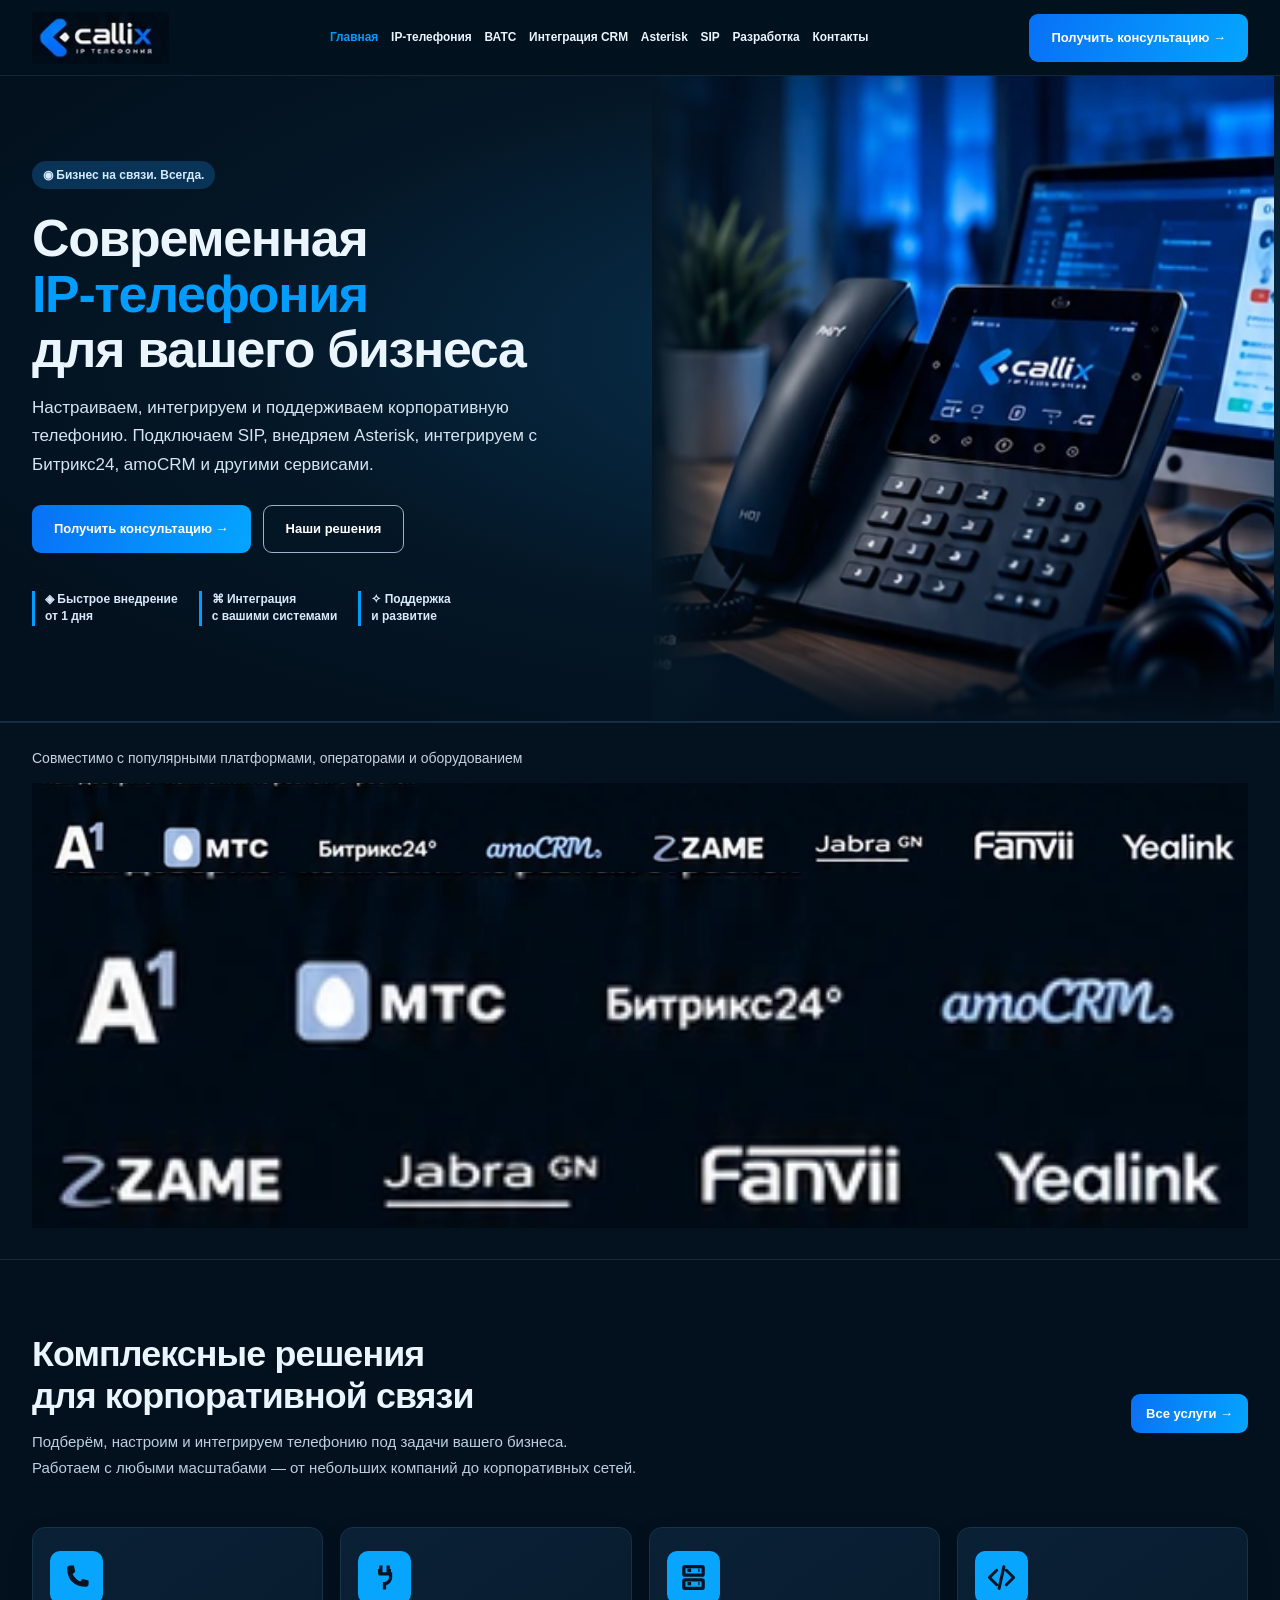
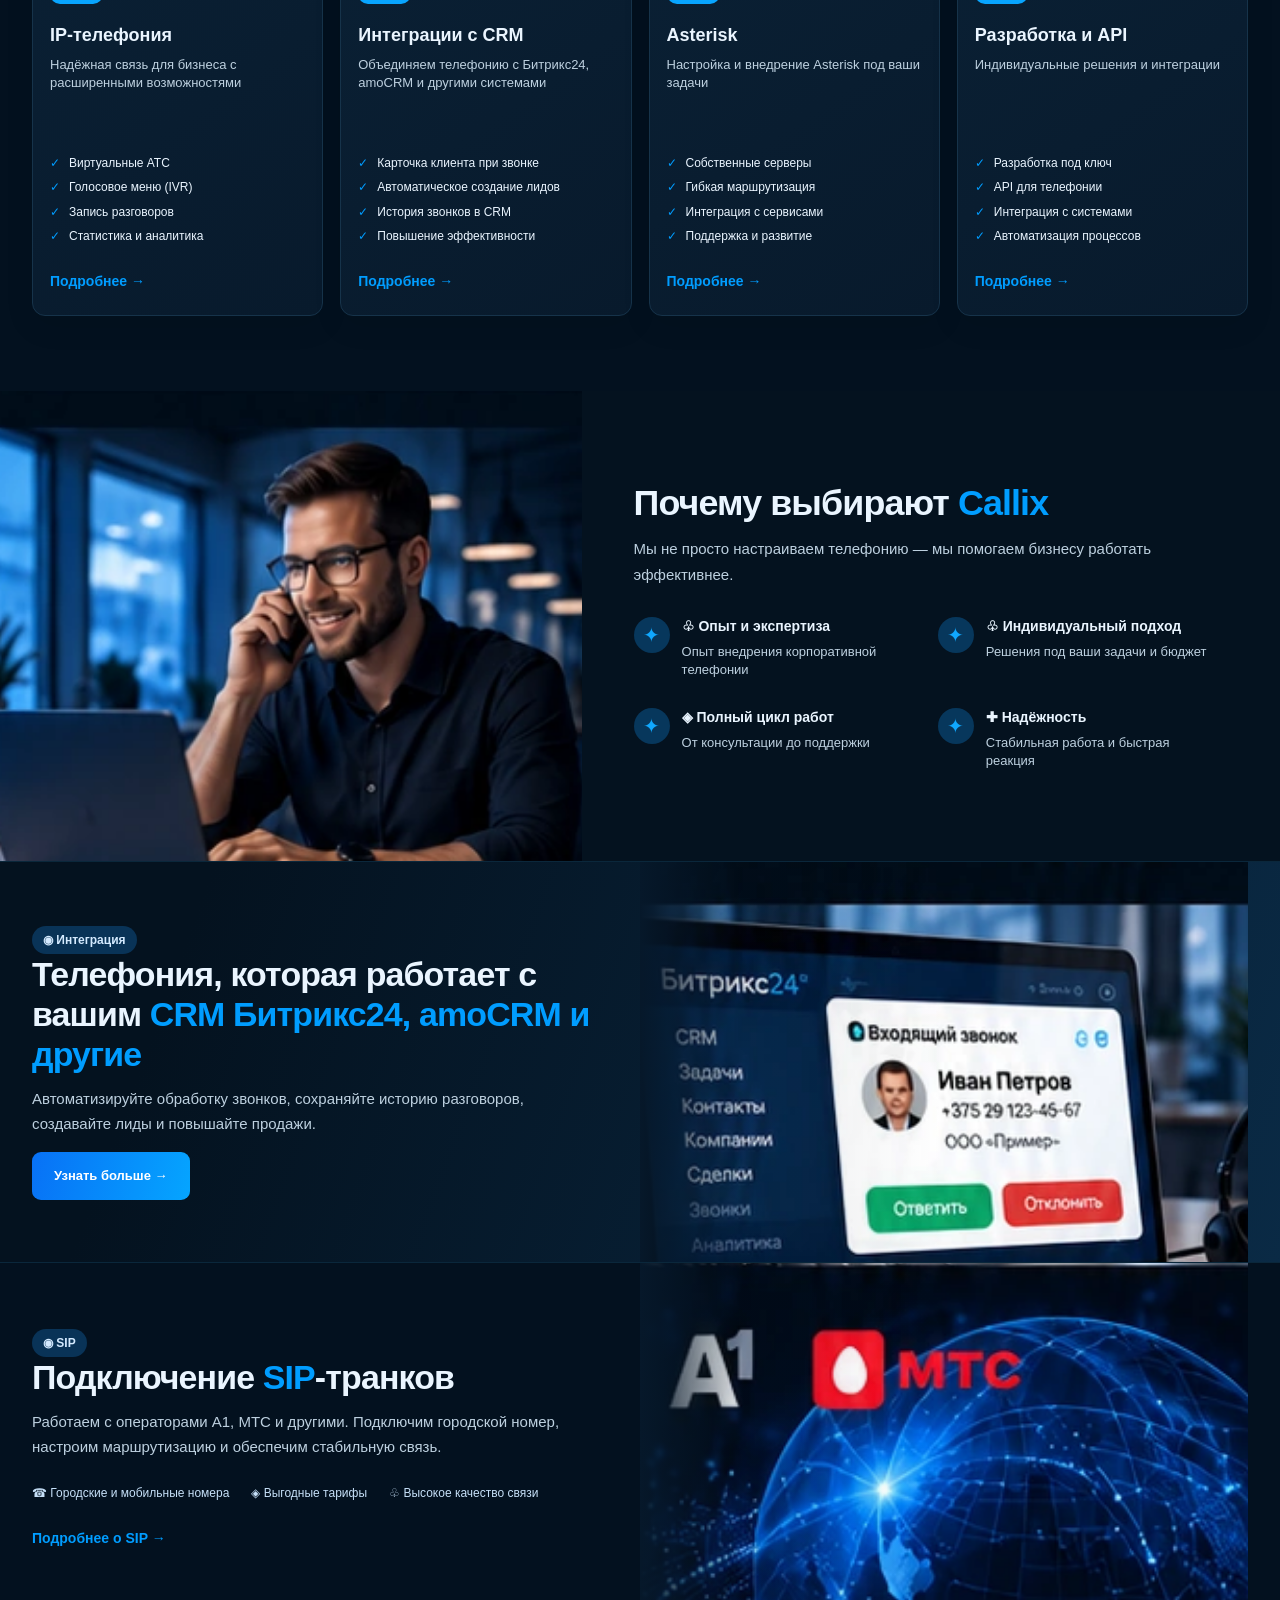
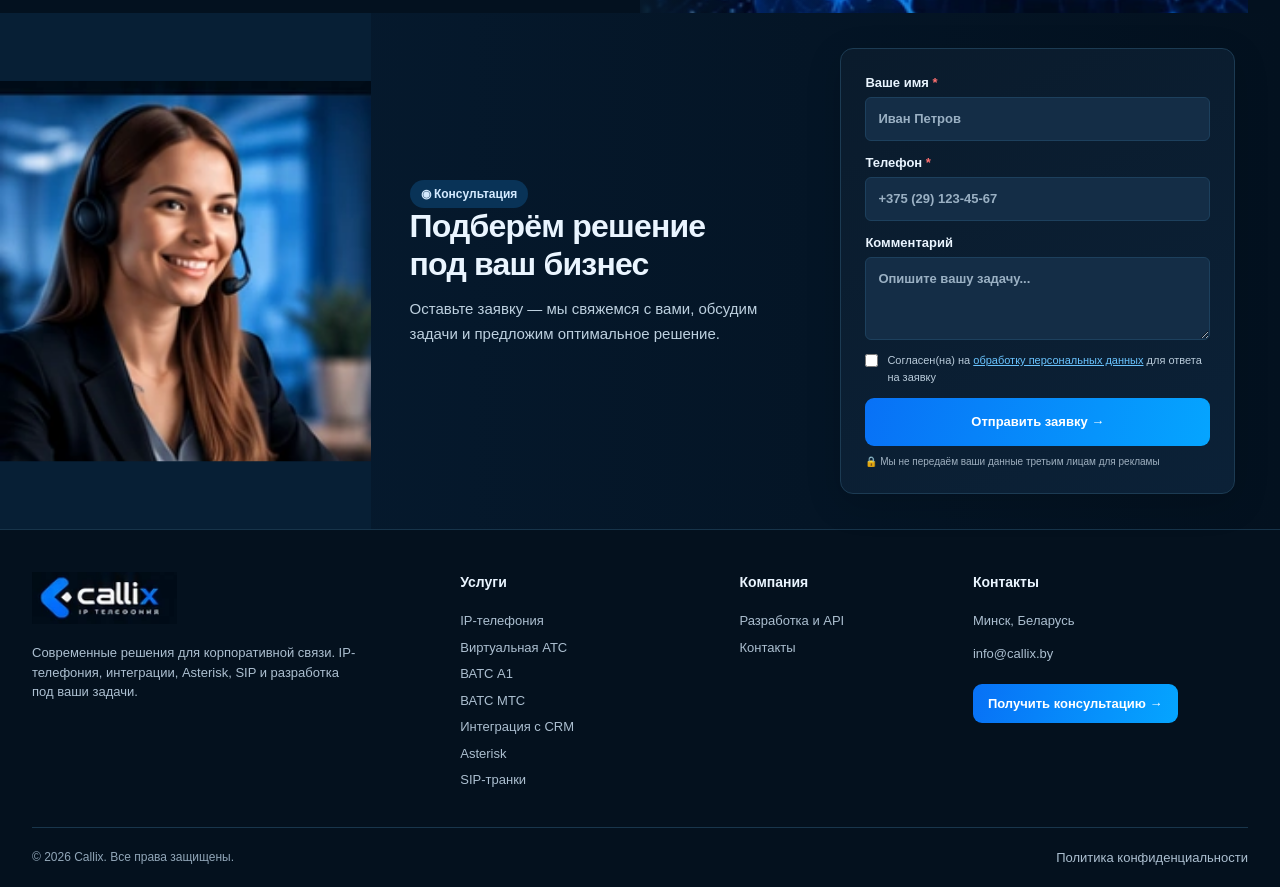
==== commit 509571be: "Show all partner logos on phones and clip support photo precisely" ====
--- a/index.html
+++ b/index.html
@@ -1 +1 @@
-<!doctype html><html lang="ru"><head><meta charset="utf-8"><meta name="viewport" content="width=device-width,initial-scale=1"><meta name="theme-color" content="#04111f"><title>Callix — IP-телефония и интеграции с CRM для бизнеса</title><meta name="description" content="Callix — IP-телефония, виртуальная АТС, Asterisk, SIP-транки и интеграция с Битрикс24 и amoCRM."><link rel="stylesheet" href="/home.css"></head><body><header class="header"><div class="container nav"><a class="logo" href="/" aria-label="Callix — главная"><svg class="art-crop logo-crop" viewBox="16 8 127 48" preserveAspectRatio="xMidYMid slice" xmlns="http://www.w3.org/2000/svg" aria-hidden="true" focusable="false"><image href="/design-reference.webp" x="0" y="0" width="748" height="2103" /></svg></a><button class="menu-toggle" aria-expanded="false" aria-controls="site-nav" aria-label="Открыть меню">☰</button><nav id="site-nav" class="menu" aria-label="Главное меню"><a class="active" href="/">Главная</a><a href="/ip-telefoniya/">IP-телефония</a><a href="/vats/">ВАТС</a><a href="/integraciya-crm/">Интеграция CRM</a><a href="/asterisk/">Asterisk</a><a href="/sip/">SIP</a><a href="/razrabotka/">Разработка</a><a href="/kontakty/">Контакты</a></nav><a class="btn nav-cta" href="#consult">Получить консультацию →</a></div></header><main><section class="hero"><div class="container hero-grid"><div class="hero-copy"><span class="eyebrow">◉ Бизнес на связи. Всегда.</span><h1>Современная<br><em>IP-телефония</em><br>для вашего бизнеса</h1><p>Настраиваем, интегрируем и поддерживаем корпоративную телефонию. Подключаем SIP, внедряем Asterisk, интегрируем с Битрикс24, amoCRM и другими сервисами.</p><div class="actions"><a class="btn" href="#consult">Получить консультацию →</a><a class="btn btn-outline" href="#services">Наши решения</a></div><div class="hero-points"><span>◈ Быстрое внедрение<br>от 1 дня</span><span>⌘ Интеграция<br>с вашими системами</span><span>✧ Поддержка<br>и развитие</span></div></div><div class="hero-art" role="img" aria-label="Офисный IP-телефон Callix на рабочем столе"><svg class="art-crop " viewBox="386 70 362 369" preserveAspectRatio="xMidYMid slice" xmlns="http://www.w3.org/2000/svg" aria-hidden="true" focusable="false"><image href="/design-reference.webp" x="0" y="0" width="748" height="2103" /></svg></div></div></section><section class="trust"><div class="container"><p>Совместимо с популярными платформами, операторами и оборудованием</p><div class="brands-art" role="img" aria-label="A1, МТС, Битрикс24, amoCRM, ZAME, Jabra, Fanvil, Yealink"><svg class="art-crop brands-crop" viewBox="18 485 711 52" preserveAspectRatio="xMidYMid slice" xmlns="http://www.w3.org/2000/svg" aria-hidden="true" focusable="false"><image href="/design-reference.webp" x="0" y="0" width="748" height="2103" /></svg></div></div></section><section class="section" id="services"><div class="container"><div class="section-head"><div><h2>Комплексные решения<br>для корпоративной связи</h2><p>Подберём, настроим и интегрируем телефонию под задачи вашего бизнеса.<br>Работаем с любыми масштабами — от небольших компаний до корпоративных сетей.</p></div><a class="btn small" href="/ip-telefoniya/">Все услуги →</a></div><div class="cards"><article class="card"><span class="card-icon"><svg viewBox="0 0 24 24" fill="currentColor" aria-hidden="true"><path d="M6.7 2h3.1l1.2 5.3-2.2 1.8c1.4 2.8 3.5 4.9 6.3 6.3l1.8-2.2 5.1 1.2v3.1c0 1.2-1 2.2-2.2 2.2C10 19.7 4.3 14 4.3 4.2 4.3 3 5.4 2 6.7 2z"/></svg></span><h3>IP-телефония</h3><p>Надёжная связь для бизнеса с расширенными возможностями</p><ul><li>Виртуальные АТС</li><li>Голосовое меню (IVR)</li><li>Запись разговоров</li><li>Статистика и аналитика</li></ul><a href="/ip-telefoniya/">Подробнее →</a></article><article class="card"><span class="card-icon"><svg viewBox="0 0 24 24" fill="none" stroke="currentColor" stroke-width="2.7" aria-hidden="true"><path d="M9 2v7M15 2v7M7 9h10v3a5 5 0 0 1-5 5v5M8 9V5M16 9V5"/></svg></span><h3>Интеграции с CRM</h3><p>Объединяем телефонию с Битрикс24, amoCRM и другими системами</p><ul><li>Карточка клиента при звонке</li><li>Автоматическое создание лидов</li><li>История звонков в CRM</li><li>Повышение эффективности</li></ul><a href="/integraciya-crm/">Подробнее →</a></article><article class="card"><span class="card-icon"><svg viewBox="0 0 24 24" fill="none" stroke="currentColor" stroke-width="2.7" aria-hidden="true"><rect x="4" y="3" width="16" height="7" rx="1"/><rect x="4" y="14" width="16" height="7" rx="1"/><path d="M7 6h3M7 17h3M16 6h1M16 17h1"/></svg></span><h3>Asterisk</h3><p>Настройка и внедрение Asterisk под ваши задачи</p><ul><li>Собственные серверы</li><li>Гибкая маршрутизация</li><li>Интеграция с сервисами</li><li>Поддержка и развитие</li></ul><a href="/asterisk/">Подробнее →</a></article><article class="card"><span class="card-icon"><svg viewBox="0 0 24 24" fill="none" stroke="currentColor" stroke-width="2.5" stroke-linecap="round" stroke-linejoin="round" aria-hidden="true"><path d="M8 6L2 12l6 6M16 6l6 6-6 6M14 3l-4 18"/></svg></span><h3>Разработка и API</h3><p>Индивидуальные решения и интеграции</p><ul><li>Разработка под ключ</li><li>API для телефонии</li><li>Интеграция с системами</li><li>Автоматизация процессов</li></ul><a href="/razrabotka/">Подробнее →</a></article></div></div></section><section class="why split"><div class="photo photo-man" role="img" aria-label="Специалист разговаривает по телефону в офисе"><svg class="art-crop " viewBox="0 966 334 245" preserveAspectRatio="xMidYMid slice" xmlns="http://www.w3.org/2000/svg" aria-hidden="true" focusable="false"><image href="/design-reference.webp" x="0" y="0" width="748" height="2103" /></svg></div><div class="split-copy"><h2>Почему выбирают <em>Callix</em></h2><p>Мы не просто настраиваем телефонию — мы помогаем бизнесу работать эффективнее.</p><div class="benefits"><div><strong>♧ Опыт и экспертиза</strong><span>Опыт внедрения корпоративной телефонии</span></div><div><strong>♧ Индивидуальный подход</strong><span>Решения под ваши задачи и бюджет</span></div><div><strong>◈ Полный цикл работ</strong><span>От консультации до поддержки</span></div><div><strong>✚ Надёжность</strong><span>Стабильная работа и быстрая реакция</span></div></div></div></section><section class="feature crm"><div class="container feature-grid"><div class="feature-copy"><span class="eyebrow">◉ Интеграция</span><h2>Телефония, которая работает с вашим <em>CRM Битрикс24, amoCRM и другие</em></h2><p>Автоматизируйте обработку звонков, сохраняйте историю разговоров, создавайте лиды и повышайте продажи.</p><a class="btn" href="/integraciya-crm/">Узнать больше →</a></div><div class="feature-art crm-art" role="img" aria-label="Интеграция входящего звонка с CRM Битрикс24"><svg class="art-crop " viewBox="380 1221 368 214" preserveAspectRatio="xMidYMid slice" xmlns="http://www.w3.org/2000/svg" aria-hidden="true" focusable="false"><image href="/design-reference.webp" x="0" y="0" width="748" height="2103" /></svg></div></div></section><section class="feature sip"><div class="container feature-grid"><div class="feature-copy"><span class="eyebrow">◉ SIP</span><h2>Подключение <em>SIP</em>-транков</h2><p>Работаем с операторами А1, МТС и другими. Подключим городской номер, настроим маршрутизацию и обеспечим стабильную связь.</p><div class="mini-benefits"><span>☎ Городские и мобильные номера</span><span>◈ Выгодные тарифы</span><span>♧ Высокое качество связи</span></div><a class="text-link" href="/sip/">Подробнее о SIP →</a></div><div class="feature-art sip-art" role="img" aria-label="SIP-транки и сеть связи"><svg class="art-crop " viewBox="438 1474 310 168" preserveAspectRatio="xMidYMid slice" xmlns="http://www.w3.org/2000/svg" aria-hidden="true" focusable="false"><image href="/design-reference.webp" x="0" y="0" width="748" height="2103" /></svg></div></div></section><section class="consult split" id="consult"><div class="photo photo-support" role="img" aria-label="Консультант Callix в гарнитуре"><svg class="art-crop " viewBox="0 1644 206 211" preserveAspectRatio="xMidYMid meet" xmlns="http://www.w3.org/2000/svg" aria-hidden="true" focusable="false"><image href="/design-reference.webp" x="0" y="0" width="748" height="2103" /></svg></div><div class="split-copy consult-copy"><div class="consult-text"><span class="eyebrow">◉ Консультация</span><h2>Подберём решение<br>под ваш бизнес</h2><p>Оставьте заявку — мы свяжемся с вами, обсудим задачи и предложим оптимальное решение.</p></div><form class="form" id="lead-form" action="/api/lead" method="post"><label>Ваше имя <span>*</span><input name="name" required minlength="2" maxlength="100" autocomplete="name" placeholder="Иван Петров"></label><label>Телефон <span>*</span><input name="phone" type="tel" required minlength="7" maxlength="35" autocomplete="tel" placeholder="+375 (29) 123-45-67"></label><label>Комментарий<textarea name="comment" rows="3" maxlength="2000" placeholder="Опишите вашу задачу..."></textarea></label><input class="honeypot" name="website" tabindex="-1" autocomplete="off" aria-hidden="true"><label class="consent"><input type="checkbox" name="consent" required><span>Согласен(на) на <a href="/privacy/" target="_blank" rel="noopener">обработку персональных данных</a> для ответа на заявку</span></label><button class="btn" type="submit">Отправить заявку →</button><p class="form-status" id="form-status" role="status" aria-live="polite"></p><small>🔒 Мы не передаём ваши данные третьим лицам для рекламы</small></form></div></section></main><footer class="footer"><div class="container footer-grid"><div><a class="logo" href="/"><svg class="art-crop logo-crop" viewBox="16 8 127 48" preserveAspectRatio="xMidYMid slice" xmlns="http://www.w3.org/2000/svg" aria-hidden="true" focusable="false"><image href="/design-reference.webp" x="0" y="0" width="748" height="2103" /></svg></a><p>Современные решения для корпоративной связи. IP-телефония, интеграции, Asterisk, SIP и разработка под ваши задачи.</p></div><div><h3>Услуги</h3><a href="/ip-telefoniya/">IP-телефония</a><a href="/vats/">Виртуальная АТС</a><a href="/vats-a1/">ВАТС А1</a><a href="/vats-mts/">ВАТС МТС</a><a href="/integraciya-crm/">Интеграция с CRM</a><a href="/asterisk/">Asterisk</a><a href="/sip/">SIP-транки</a></div><div><h3>Компания</h3><a href="/razrabotka/">Разработка и API</a><a href="/kontakty/">Контакты</a></div><div><h3>Контакты</h3><p>Минск, Беларусь</p><a href="mailto:info@callix.by">info@callix.by</a><a class="btn small" href="#consult">Получить консультацию →</a></div></div><div class="container foot-bottom"><span>© 2026 Callix. Все права защищены.</span><a href="/privacy/">Политика конфиденциальности</a></div></footer><script>const t=document.querySelector('.menu-toggle'),n=document.querySelector('.menu');t.addEventListener('click',()=>{const v=t.getAttribute('aria-expanded')!=='true';t.setAttribute('aria-expanded',String(v));n.classList.toggle('open',v)});n.addEventListener('click',e=>{if(e.target.closest('a')){n.classList.remove('open');t.setAttribute('aria-expanded','false')}});document.getElementById('lead-form').addEventListener('submit',async e=>{e.preventDefault();const f=e.currentTarget,s=document.getElementById('form-status'),b=f.querySelector('button');s.textContent='Отправляем...';b.disabled=true;try{const r=await fetch(f.action,{method:'POST',headers:{'Content-Type':'application/json'},body:JSON.stringify(Object.fromEntries(new FormData(f)))});const j=await r.json();if(!r.ok)throw Error(j.error||'Ошибка отправки');s.textContent='Спасибо! Ваша заявка принята.';f.reset()}catch(err){s.textContent=err.message||'Не удалось отправить. Попробуйте ещё раз.'}finally{b.disabled=false}});</script></body></html>+<!doctype html><html lang="ru"><head><meta charset="utf-8"><meta name="viewport" content="width=device-width,initial-scale=1"><meta name="theme-color" content="#04111f"><title>Callix — IP-телефония и интеграции с CRM для бизнеса</title><meta name="description" content="Callix — IP-телефония, виртуальная АТС, Asterisk, SIP-транки и интеграция с Битрикс24 и amoCRM."><link rel="stylesheet" href="/home.css"></head><body><header class="header"><div class="container nav"><a class="logo" href="/" aria-label="Callix — главная"><svg class="art-crop logo-crop" viewBox="16 8 127 48" preserveAspectRatio="xMidYMid slice" xmlns="http://www.w3.org/2000/svg" aria-hidden="true" focusable="false"><image href="/design-reference.webp" x="0" y="0" width="748" height="2103" /></svg></a><button class="menu-toggle" aria-expanded="false" aria-controls="site-nav" aria-label="Открыть меню">☰</button><nav id="site-nav" class="menu" aria-label="Главное меню"><a class="active" href="/">Главная</a><a href="/ip-telefoniya/">IP-телефония</a><a href="/vats/">ВАТС</a><a href="/integraciya-crm/">Интеграция CRM</a><a href="/asterisk/">Asterisk</a><a href="/sip/">SIP</a><a href="/razrabotka/">Разработка</a><a href="/kontakty/">Контакты</a></nav><a class="btn nav-cta" href="#consult">Получить консультацию →</a></div></header><main><section class="hero"><div class="container hero-grid"><div class="hero-copy"><span class="eyebrow">◉ Бизнес на связи. Всегда.</span><h1>Современная<br><em>IP-телефония</em><br>для вашего бизнеса</h1><p>Настраиваем, интегрируем и поддерживаем корпоративную телефонию. Подключаем SIP, внедряем Asterisk, интегрируем с Битрикс24, amoCRM и другими сервисами.</p><div class="actions"><a class="btn" href="#consult">Получить консультацию →</a><a class="btn btn-outline" href="#services">Наши решения</a></div><div class="hero-points"><span>◈ Быстрое внедрение<br>от 1 дня</span><span>⌘ Интеграция<br>с вашими системами</span><span>✧ Поддержка<br>и развитие</span></div></div><div class="hero-art" role="img" aria-label="Офисный IP-телефон Callix на рабочем столе"><svg class="art-crop " viewBox="386 70 362 369" preserveAspectRatio="xMidYMid slice" xmlns="http://www.w3.org/2000/svg" aria-hidden="true" focusable="false"><image href="/design-reference.webp" x="0" y="0" width="748" height="2103" /></svg></div></div></section><section class="trust"><div class="container"><p>Совместимо с популярными платформами, операторами и оборудованием</p><div class="brands-art" role="img" aria-label="A1, МТС, Битрикс24, amoCRM, ZAME, Jabra, Fanvil, Yealink"><svg class="art-crop brands-crop" viewBox="18 485 711 52" preserveAspectRatio="xMidYMid slice" xmlns="http://www.w3.org/2000/svg" aria-hidden="true" focusable="false"><image href="/design-reference.webp" x="0" y="0" width="748" height="2103" /></svg></div><div class="brands-mobile" aria-label="Операторы, CRM-системы и производители оборудования"><svg class="art-crop" viewBox="18 485 355 52" preserveAspectRatio="xMidYMid meet" xmlns="http://www.w3.org/2000/svg" aria-hidden="true"><image href="/design-reference.webp" width="748" height="2103"/></svg><svg class="art-crop" viewBox="373 485 356 52" preserveAspectRatio="xMidYMid meet" xmlns="http://www.w3.org/2000/svg" aria-hidden="true"><image href="/design-reference.webp" width="748" height="2103"/></svg></div></div></section><section class="section" id="services"><div class="container"><div class="section-head"><div><h2>Комплексные решения<br>для корпоративной связи</h2><p>Подберём, настроим и интегрируем телефонию под задачи вашего бизнеса.<br>Работаем с любыми масштабами — от небольших компаний до корпоративных сетей.</p></div><a class="btn small" href="/ip-telefoniya/">Все услуги →</a></div><div class="cards"><article class="card"><span class="card-icon"><svg viewBox="0 0 24 24" fill="currentColor" aria-hidden="true"><path d="M6.7 2h3.1l1.2 5.3-2.2 1.8c1.4 2.8 3.5 4.9 6.3 6.3l1.8-2.2 5.1 1.2v3.1c0 1.2-1 2.2-2.2 2.2C10 19.7 4.3 14 4.3 4.2 4.3 3 5.4 2 6.7 2z"/></svg></span><h3>IP-телефония</h3><p>Надёжная связь для бизнеса с расширенными возможностями</p><ul><li>Виртуальные АТС</li><li>Голосовое меню (IVR)</li><li>Запись разговоров</li><li>Статистика и аналитика</li></ul><a href="/ip-telefoniya/">Подробнее →</a></article><article class="card"><span class="card-icon"><svg viewBox="0 0 24 24" fill="none" stroke="currentColor" stroke-width="2.7" aria-hidden="true"><path d="M9 2v7M15 2v7M7 9h10v3a5 5 0 0 1-5 5v5M8 9V5M16 9V5"/></svg></span><h3>Интеграции с CRM</h3><p>Объединяем телефонию с Битрикс24, amoCRM и другими системами</p><ul><li>Карточка клиента при звонке</li><li>Автоматическое создание лидов</li><li>История звонков в CRM</li><li>Повышение эффективности</li></ul><a href="/integraciya-crm/">Подробнее →</a></article><article class="card"><span class="card-icon"><svg viewBox="0 0 24 24" fill="none" stroke="currentColor" stroke-width="2.7" aria-hidden="true"><rect x="4" y="3" width="16" height="7" rx="1"/><rect x="4" y="14" width="16" height="7" rx="1"/><path d="M7 6h3M7 17h3M16 6h1M16 17h1"/></svg></span><h3>Asterisk</h3><p>Настройка и внедрение Asterisk под ваши задачи</p><ul><li>Собственные серверы</li><li>Гибкая маршрутизация</li><li>Интеграция с сервисами</li><li>Поддержка и развитие</li></ul><a href="/asterisk/">Подробнее →</a></article><article class="card"><span class="card-icon"><svg viewBox="0 0 24 24" fill="none" stroke="currentColor" stroke-width="2.5" stroke-linecap="round" stroke-linejoin="round" aria-hidden="true"><path d="M8 6L2 12l6 6M16 6l6 6-6 6M14 3l-4 18"/></svg></span><h3>Разработка и API</h3><p>Индивидуальные решения и интеграции</p><ul><li>Разработка под ключ</li><li>API для телефонии</li><li>Интеграция с системами</li><li>Автоматизация процессов</li></ul><a href="/razrabotka/">Подробнее →</a></article></div></div></section><section class="why split"><div class="photo photo-man" role="img" aria-label="Специалист разговаривает по телефону в офисе"><svg class="art-crop " viewBox="0 966 334 245" preserveAspectRatio="xMidYMid slice" xmlns="http://www.w3.org/2000/svg" aria-hidden="true" focusable="false"><image href="/design-reference.webp" x="0" y="0" width="748" height="2103" /></svg></div><div class="split-copy"><h2>Почему выбирают <em>Callix</em></h2><p>Мы не просто настраиваем телефонию — мы помогаем бизнесу работать эффективнее.</p><div class="benefits"><div><strong>♧ Опыт и экспертиза</strong><span>Опыт внедрения корпоративной телефонии</span></div><div><strong>♧ Индивидуальный подход</strong><span>Решения под ваши задачи и бюджет</span></div><div><strong>◈ Полный цикл работ</strong><span>От консультации до поддержки</span></div><div><strong>✚ Надёжность</strong><span>Стабильная работа и быстрая реакция</span></div></div></div></section><section class="feature crm"><div class="container feature-grid"><div class="feature-copy"><span class="eyebrow">◉ Интеграция</span><h2>Телефония, которая работает с вашим <em>CRM Битрикс24, amoCRM и другие</em></h2><p>Автоматизируйте обработку звонков, сохраняйте историю разговоров, создавайте лиды и повышайте продажи.</p><a class="btn" href="/integraciya-crm/">Узнать больше →</a></div><div class="feature-art crm-art" role="img" aria-label="Интеграция входящего звонка с CRM Битрикс24"><svg class="art-crop " viewBox="380 1221 368 214" preserveAspectRatio="xMidYMid slice" xmlns="http://www.w3.org/2000/svg" aria-hidden="true" focusable="false"><image href="/design-reference.webp" x="0" y="0" width="748" height="2103" /></svg></div></div></section><section class="feature sip"><div class="container feature-grid"><div class="feature-copy"><span class="eyebrow">◉ SIP</span><h2>Подключение <em>SIP</em>-транков</h2><p>Работаем с операторами А1, МТС и другими. Подключим городской номер, настроим маршрутизацию и обеспечим стабильную связь.</p><div class="mini-benefits"><span>☎ Городские и мобильные номера</span><span>◈ Выгодные тарифы</span><span>♧ Высокое качество связи</span></div><a class="text-link" href="/sip/">Подробнее о SIP →</a></div><div class="feature-art sip-art" role="img" aria-label="SIP-транки и сеть связи"><svg class="art-crop " viewBox="438 1474 310 168" preserveAspectRatio="xMidYMid slice" xmlns="http://www.w3.org/2000/svg" aria-hidden="true" focusable="false"><image href="/design-reference.webp" x="0" y="0" width="748" height="2103" /></svg></div></div></section><section class="consult split" id="consult"><div class="photo photo-support" role="img" aria-label="Консультант Callix в гарнитуре"><svg class="art-crop " viewBox="0 1644 206 211" preserveAspectRatio="xMidYMid meet" xmlns="http://www.w3.org/2000/svg" aria-hidden="true" focusable="false"><defs><clipPath id="support-photo-clip"><rect x="0" y="1644" width="206" height="211"/></clipPath></defs><image href="/design-reference.webp" x="0" y="0" width="748" height="2103" clip-path="url(#support-photo-clip)" /></svg></div><div class="split-copy consult-copy"><div class="consult-text"><span class="eyebrow">◉ Консультация</span><h2>Подберём решение<br>под ваш бизнес</h2><p>Оставьте заявку — мы свяжемся с вами, обсудим задачи и предложим оптимальное решение.</p></div><form class="form" id="lead-form" action="/api/lead" method="post"><label>Ваше имя <span>*</span><input name="name" required minlength="2" maxlength="100" autocomplete="name" placeholder="Иван Петров"></label><label>Телефон <span>*</span><input name="phone" type="tel" required minlength="7" maxlength="35" autocomplete="tel" placeholder="+375 (29) 123-45-67"></label><label>Комментарий<textarea name="comment" rows="3" maxlength="2000" placeholder="Опишите вашу задачу..."></textarea></label><input class="honeypot" name="website" tabindex="-1" autocomplete="off" aria-hidden="true"><label class="consent"><input type="checkbox" name="consent" required><span>Согласен(на) на <a href="/privacy/" target="_blank" rel="noopener">обработку персональных данных</a> для ответа на заявку</span></label><button class="btn" type="submit">Отправить заявку →</button><p class="form-status" id="form-status" role="status" aria-live="polite"></p><small>🔒 Мы не передаём ваши данные третьим лицам для рекламы</small></form></div></section></main><footer class="footer"><div class="container footer-grid"><div><a class="logo" href="/"><svg class="art-crop logo-crop" viewBox="16 8 127 48" preserveAspectRatio="xMidYMid slice" xmlns="http://www.w3.org/2000/svg" aria-hidden="true" focusable="false"><image href="/design-reference.webp" x="0" y="0" width="748" height="2103" /></svg></a><p>Современные решения для корпоративной связи. IP-телефония, интеграции, Asterisk, SIP и разработка под ваши задачи.</p></div><div><h3>Услуги</h3><a href="/ip-telefoniya/">IP-телефония</a><a href="/vats/">Виртуальная АТС</a><a href="/vats-a1/">ВАТС А1</a><a href="/vats-mts/">ВАТС МТС</a><a href="/integraciya-crm/">Интеграция с CRM</a><a href="/asterisk/">Asterisk</a><a href="/sip/">SIP-транки</a></div><div><h3>Компания</h3><a href="/razrabotka/">Разработка и API</a><a href="/kontakty/">Контакты</a></div><div><h3>Контакты</h3><p>Минск, Беларусь</p><a href="mailto:info@callix.by">info@callix.by</a><a class="btn small" href="#consult">Получить консультацию →</a></div></div><div class="container foot-bottom"><span>© 2026 Callix. Все права защищены.</span><a href="/privacy/">Политика конфиденциальности</a></div></footer><script>const t=document.querySelector('.menu-toggle'),n=document.querySelector('.menu');t.addEventListener('click',()=>{const v=t.getAttribute('aria-expanded')!=='true';t.setAttribute('aria-expanded',String(v));n.classList.toggle('open',v)});n.addEventListener('click',e=>{if(e.target.closest('a')){n.classList.remove('open');t.setAttribute('aria-expanded','false')}});document.getElementById('lead-form').addEventListener('submit',async e=>{e.preventDefault();const f=e.currentTarget,s=document.getElementById('form-status'),b=f.querySelector('button');s.textContent='Отправляем...';b.disabled=true;try{const r=await fetch(f.action,{method:'POST',headers:{'Content-Type':'application/json'},body:JSON.stringify(Object.fromEntries(new FormData(f)))});const j=await r.json();if(!r.ok)throw Error(j.error||'Ошибка отправки');s.textContent='Спасибо! Ваша заявка принята.';f.reset()}catch(err){s.textContent=err.message||'Не удалось отправить. Попробуйте ещё раз.'}finally{b.disabled=false}});</script></body></html>
--- a/home.css
+++ b/home.css
@@ -134,3 +134,35 @@
 .footer .foot-bottom{font-size:11px}
 }
 @media(max-width:400px){.container,.hero .container,.feature .container{width:calc(100% - 28px)}.hero-art{margin:0 -14px}.benefits{grid-template-columns:1fr}.actions{gap:8px}.actions .btn{font-size:12px;padding:12px 8px}.footer-grid{grid-template-columns:1fr}}
+
+/* Final composition refinements after real desktop/full-page rendering */
+.form .consent{display:flex;align-items:flex-start;gap:9px}
+.form .consent>span{display:block;flex:1;min-width:0;color:#b9cbda;font-size:11px;font-weight:400;line-height:1.55}
+.form .consent input[type="checkbox"]{flex:none;margin:2px 0 0}
+.form .consent a{color:#6ac4ff;text-decoration:underline}
+.photo-support{display:flex;align-items:center;justify-content:center;background:#071f35!important}
+.photo-support .art-crop{width:100%;height:100%;flex:1}
+@media(min-width:920px){
+.nav{flex-wrap:nowrap;min-height:75px}
+.nav .menu{order:0;width:auto;padding:0;gap:clamp(8px,1vw,18px);font-size:clamp(11px,.93vw,13px)}
+.nav .nav-cta{margin-left:0}
+.cards{grid-template-columns:repeat(4,minmax(0,1fr));gap:17px}
+.card{min-height:375px;padding:23px 17px}
+.card p{min-height:70px;font-size:13px}
+.card ul{font-size:12px}
+.card h3{font-size:18px}
+}
+@media(min-width:920px) and (max-width:1099px){
+.nav .menu{gap:8px;font-size:11px}
+.nav .logo{width:117px}
+.nav .nav-cta{padding:9px 12px;font-size:11px}
+.cards{gap:13px}
+.card{min-height:395px;padding:21px 14px}
+.card p{min-height:85px}
+}
+@media(max-width:700px){
+.hero-copy h1{font-size:clamp(34px,8.15vw,48px)}
+.photo-support{background:#071f35!important}
+.photo-support .art-crop{width:100%;height:100%}
+.form .consent>span{font-size:11px}
+}
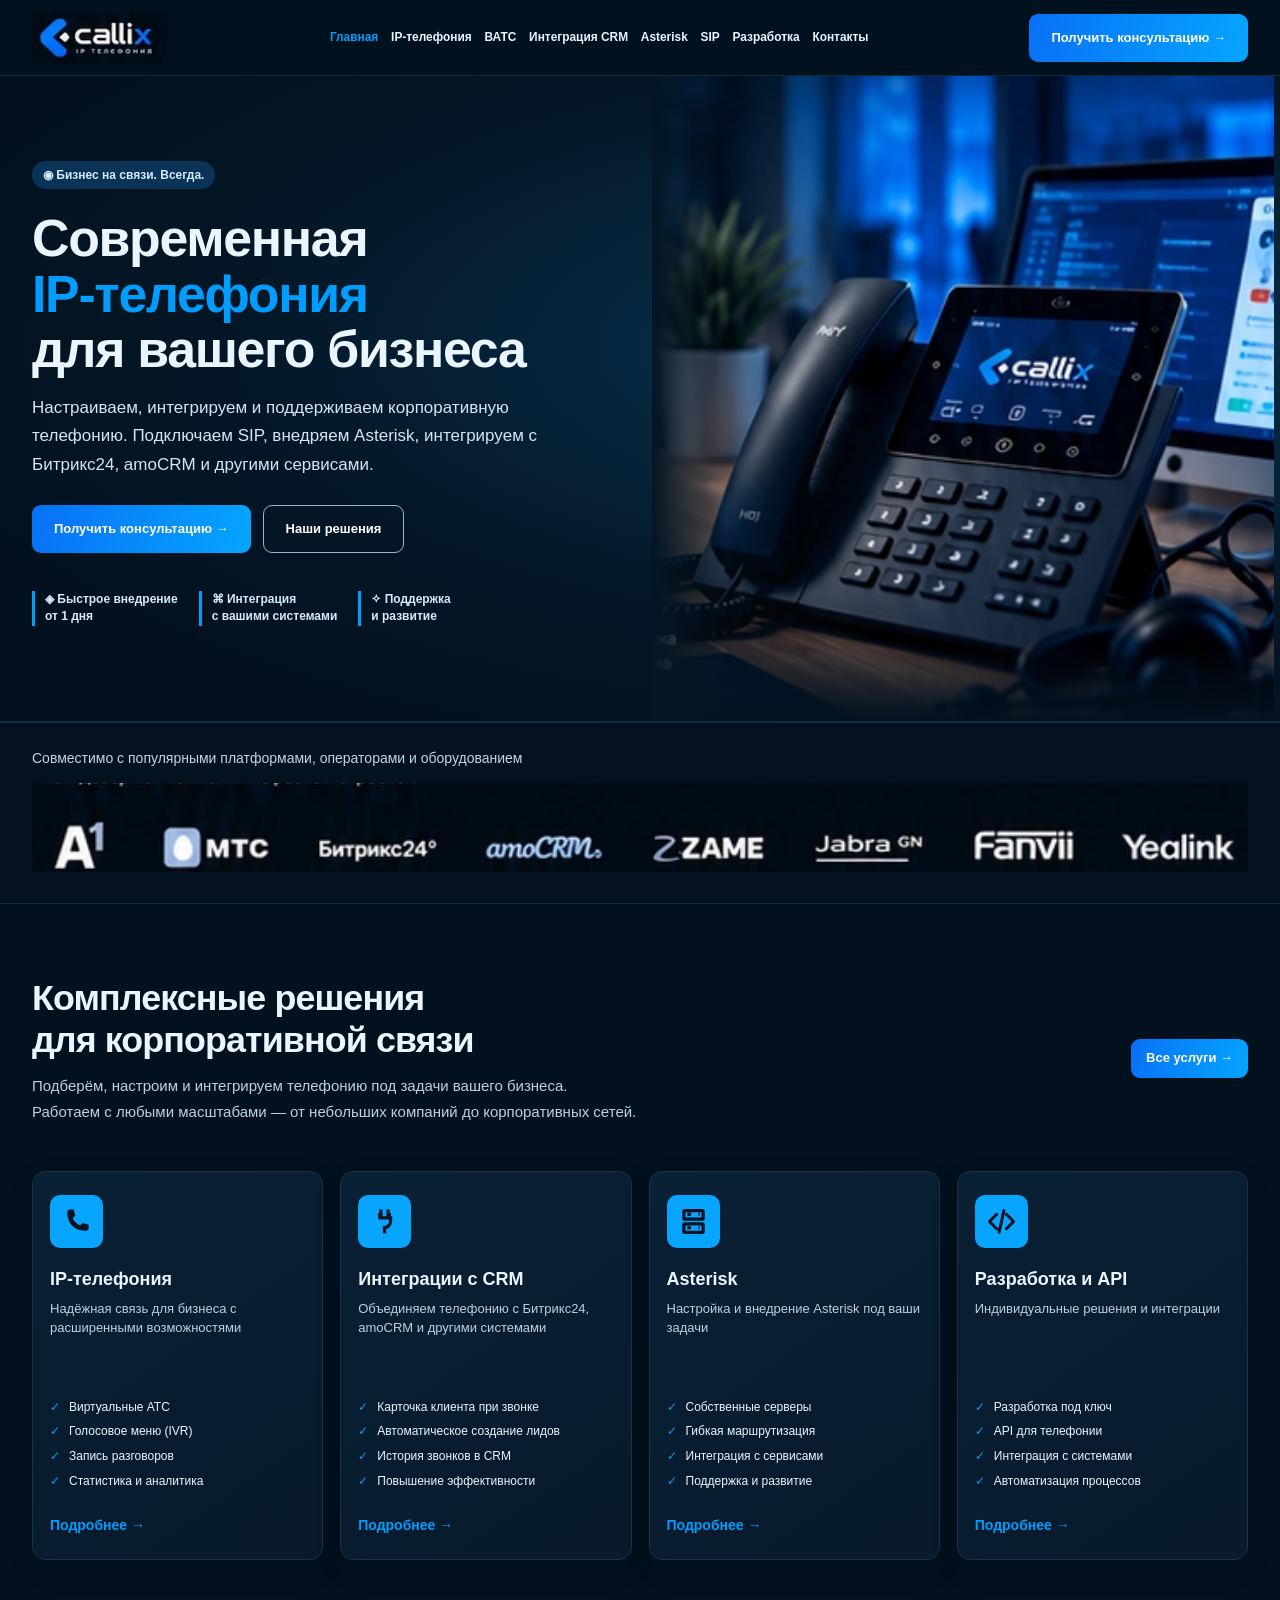
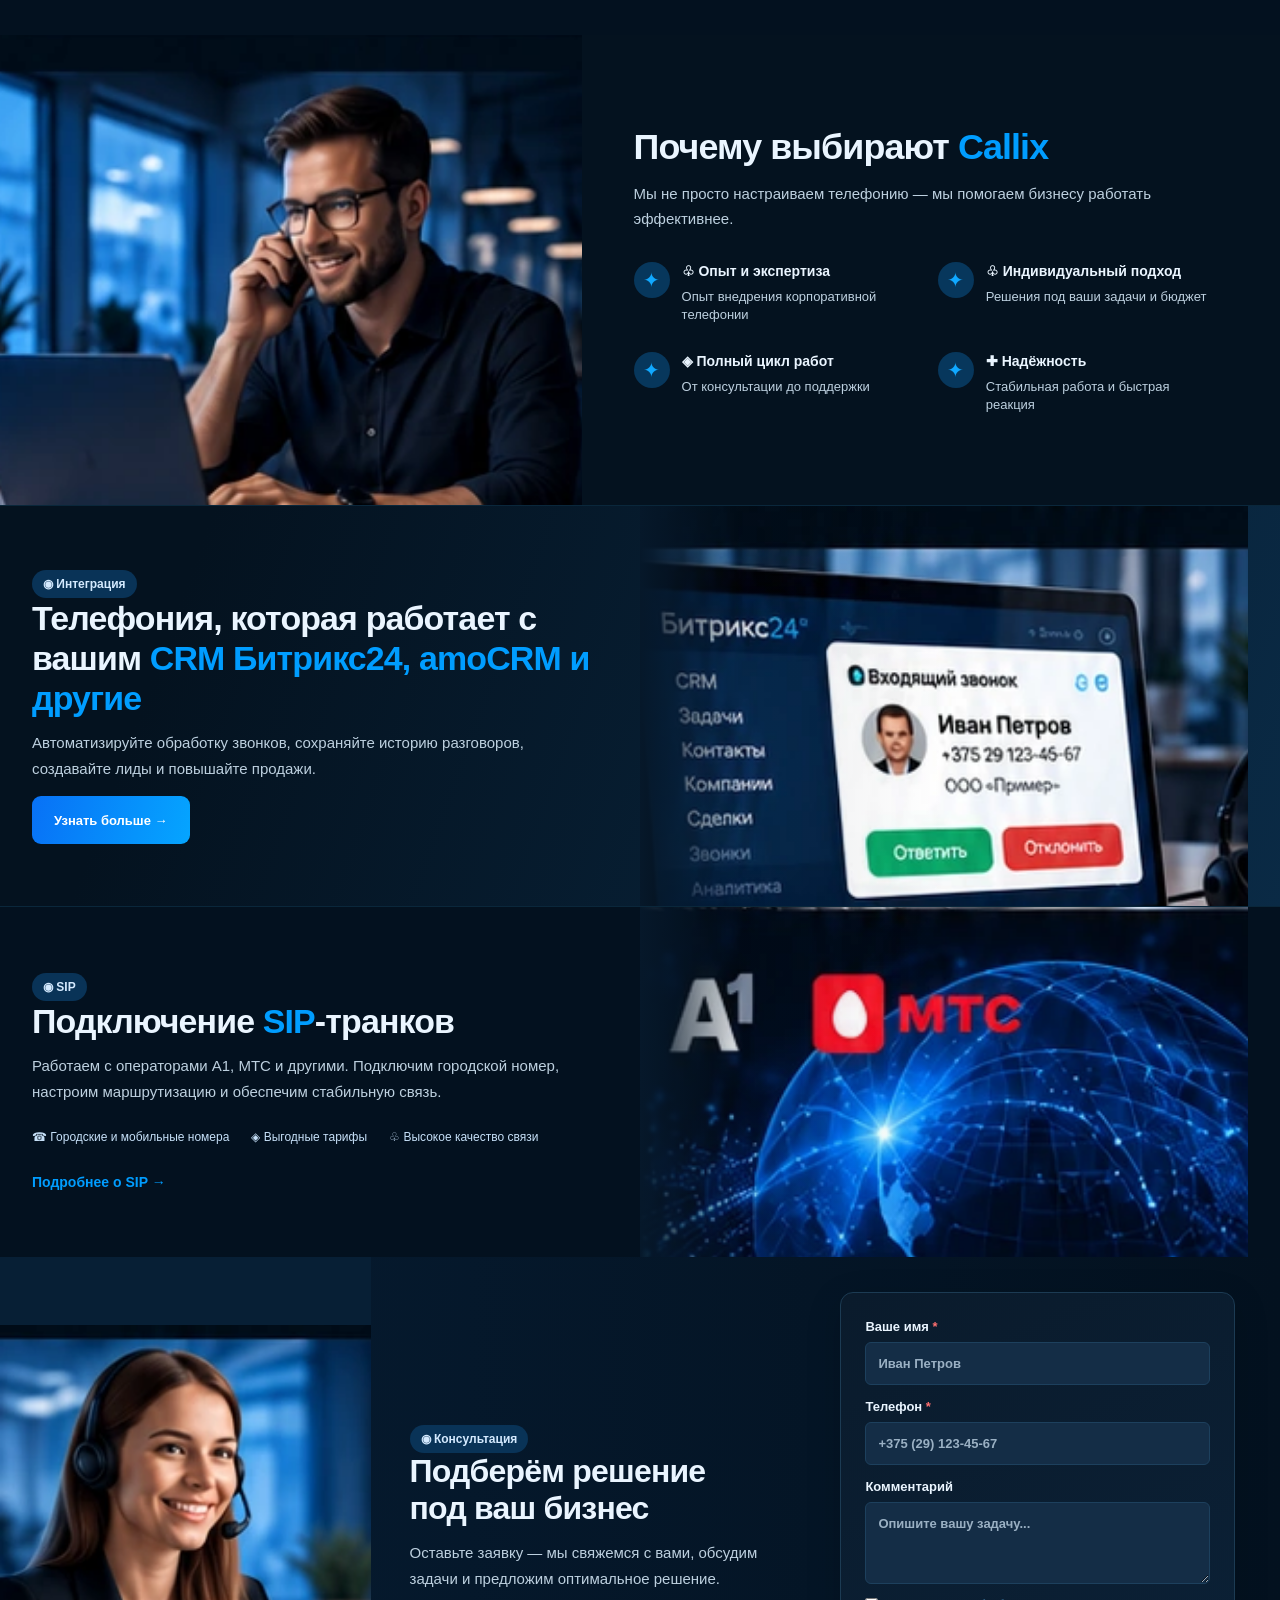
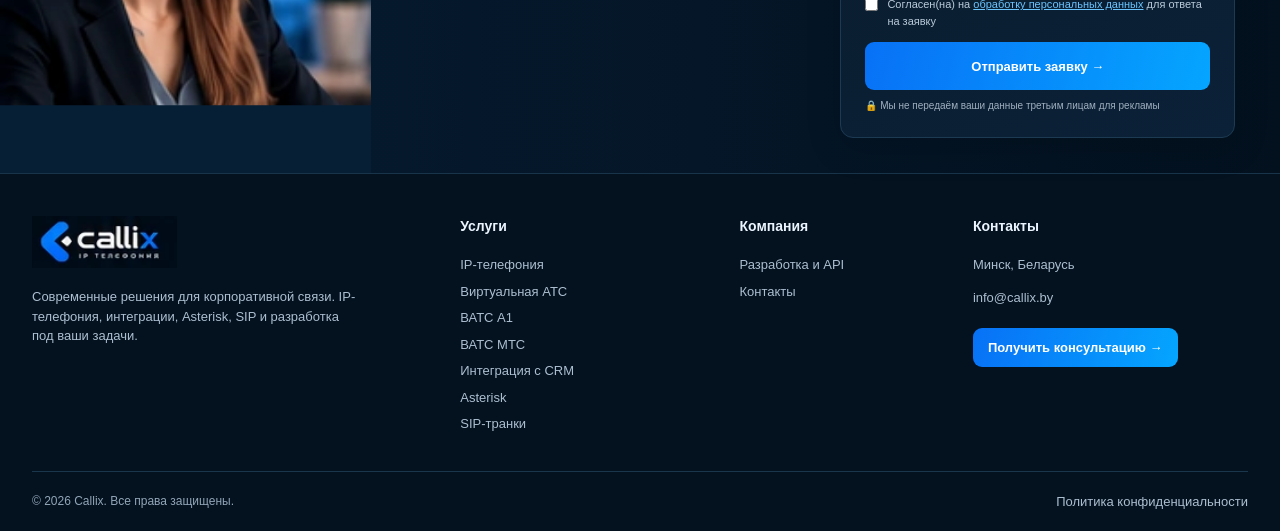
==== commit 4916365d: "Align support portrait to edge on mobile" ====
--- a/index.html
+++ b/index.html
@@ -1 +1 @@
-<!doctype html><html lang="ru"><head><meta charset="utf-8"><meta name="viewport" content="width=device-width,initial-scale=1"><meta name="theme-color" content="#04111f"><title>Callix — IP-телефония и интеграции с CRM для бизнеса</title><meta name="description" content="Callix — IP-телефония, виртуальная АТС, Asterisk, SIP-транки и интеграция с Битрикс24 и amoCRM."><link rel="stylesheet" href="/home.css"></head><body><header class="header"><div class="container nav"><a class="logo" href="/" aria-label="Callix — главная"><svg class="art-crop logo-crop" viewBox="16 8 127 48" preserveAspectRatio="xMidYMid slice" xmlns="http://www.w3.org/2000/svg" aria-hidden="true" focusable="false"><image href="/design-reference.webp" x="0" y="0" width="748" height="2103" /></svg></a><button class="menu-toggle" aria-expanded="false" aria-controls="site-nav" aria-label="Открыть меню">☰</button><nav id="site-nav" class="menu" aria-label="Главное меню"><a class="active" href="/">Главная</a><a href="/ip-telefoniya/">IP-телефония</a><a href="/vats/">ВАТС</a><a href="/integraciya-crm/">Интеграция CRM</a><a href="/asterisk/">Asterisk</a><a href="/sip/">SIP</a><a href="/razrabotka/">Разработка</a><a href="/kontakty/">Контакты</a></nav><a class="btn nav-cta" href="#consult">Получить консультацию →</a></div></header><main><section class="hero"><div class="container hero-grid"><div class="hero-copy"><span class="eyebrow">◉ Бизнес на связи. Всегда.</span><h1>Современная<br><em>IP-телефония</em><br>для вашего бизнеса</h1><p>Настраиваем, интегрируем и поддерживаем корпоративную телефонию. Подключаем SIP, внедряем Asterisk, интегрируем с Битрикс24, amoCRM и другими сервисами.</p><div class="actions"><a class="btn" href="#consult">Получить консультацию →</a><a class="btn btn-outline" href="#services">Наши решения</a></div><div class="hero-points"><span>◈ Быстрое внедрение<br>от 1 дня</span><span>⌘ Интеграция<br>с вашими системами</span><span>✧ Поддержка<br>и развитие</span></div></div><div class="hero-art" role="img" aria-label="Офисный IP-телефон Callix на рабочем столе"><svg class="art-crop " viewBox="386 70 362 369" preserveAspectRatio="xMidYMid slice" xmlns="http://www.w3.org/2000/svg" aria-hidden="true" focusable="false"><image href="/design-reference.webp" x="0" y="0" width="748" height="2103" /></svg></div></div></section><section class="trust"><div class="container"><p>Совместимо с популярными платформами, операторами и оборудованием</p><div class="brands-art" role="img" aria-label="A1, МТС, Битрикс24, amoCRM, ZAME, Jabra, Fanvil, Yealink"><svg class="art-crop brands-crop" viewBox="18 485 711 52" preserveAspectRatio="xMidYMid slice" xmlns="http://www.w3.org/2000/svg" aria-hidden="true" focusable="false"><image href="/design-reference.webp" x="0" y="0" width="748" height="2103" /></svg></div><div class="brands-mobile" aria-label="Операторы, CRM-системы и производители оборудования"><svg class="art-crop" viewBox="18 485 355 52" preserveAspectRatio="xMidYMid meet" xmlns="http://www.w3.org/2000/svg" aria-hidden="true"><image href="/design-reference.webp" width="748" height="2103"/></svg><svg class="art-crop" viewBox="373 485 356 52" preserveAspectRatio="xMidYMid meet" xmlns="http://www.w3.org/2000/svg" aria-hidden="true"><image href="/design-reference.webp" width="748" height="2103"/></svg></div></div></section><section class="section" id="services"><div class="container"><div class="section-head"><div><h2>Комплексные решения<br>для корпоративной связи</h2><p>Подберём, настроим и интегрируем телефонию под задачи вашего бизнеса.<br>Работаем с любыми масштабами — от небольших компаний до корпоративных сетей.</p></div><a class="btn small" href="/ip-telefoniya/">Все услуги →</a></div><div class="cards"><article class="card"><span class="card-icon"><svg viewBox="0 0 24 24" fill="currentColor" aria-hidden="true"><path d="M6.7 2h3.1l1.2 5.3-2.2 1.8c1.4 2.8 3.5 4.9 6.3 6.3l1.8-2.2 5.1 1.2v3.1c0 1.2-1 2.2-2.2 2.2C10 19.7 4.3 14 4.3 4.2 4.3 3 5.4 2 6.7 2z"/></svg></span><h3>IP-телефония</h3><p>Надёжная связь для бизнеса с расширенными возможностями</p><ul><li>Виртуальные АТС</li><li>Голосовое меню (IVR)</li><li>Запись разговоров</li><li>Статистика и аналитика</li></ul><a href="/ip-telefoniya/">Подробнее →</a></article><article class="card"><span class="card-icon"><svg viewBox="0 0 24 24" fill="none" stroke="currentColor" stroke-width="2.7" aria-hidden="true"><path d="M9 2v7M15 2v7M7 9h10v3a5 5 0 0 1-5 5v5M8 9V5M16 9V5"/></svg></span><h3>Интеграции с CRM</h3><p>Объединяем телефонию с Битрикс24, amoCRM и другими системами</p><ul><li>Карточка клиента при звонке</li><li>Автоматическое создание лидов</li><li>История звонков в CRM</li><li>Повышение эффективности</li></ul><a href="/integraciya-crm/">Подробнее →</a></article><article class="card"><span class="card-icon"><svg viewBox="0 0 24 24" fill="none" stroke="currentColor" stroke-width="2.7" aria-hidden="true"><rect x="4" y="3" width="16" height="7" rx="1"/><rect x="4" y="14" width="16" height="7" rx="1"/><path d="M7 6h3M7 17h3M16 6h1M16 17h1"/></svg></span><h3>Asterisk</h3><p>Настройка и внедрение Asterisk под ваши задачи</p><ul><li>Собственные серверы</li><li>Гибкая маршрутизация</li><li>Интеграция с сервисами</li><li>Поддержка и развитие</li></ul><a href="/asterisk/">Подробнее →</a></article><article class="card"><span class="card-icon"><svg viewBox="0 0 24 24" fill="none" stroke="currentColor" stroke-width="2.5" stroke-linecap="round" stroke-linejoin="round" aria-hidden="true"><path d="M8 6L2 12l6 6M16 6l6 6-6 6M14 3l-4 18"/></svg></span><h3>Разработка и API</h3><p>Индивидуальные решения и интеграции</p><ul><li>Разработка под ключ</li><li>API для телефонии</li><li>Интеграция с системами</li><li>Автоматизация процессов</li></ul><a href="/razrabotka/">Подробнее →</a></article></div></div></section><section class="why split"><div class="photo photo-man" role="img" aria-label="Специалист разговаривает по телефону в офисе"><svg class="art-crop " viewBox="0 966 334 245" preserveAspectRatio="xMidYMid slice" xmlns="http://www.w3.org/2000/svg" aria-hidden="true" focusable="false"><image href="/design-reference.webp" x="0" y="0" width="748" height="2103" /></svg></div><div class="split-copy"><h2>Почему выбирают <em>Callix</em></h2><p>Мы не просто настраиваем телефонию — мы помогаем бизнесу работать эффективнее.</p><div class="benefits"><div><strong>♧ Опыт и экспертиза</strong><span>Опыт внедрения корпоративной телефонии</span></div><div><strong>♧ Индивидуальный подход</strong><span>Решения под ваши задачи и бюджет</span></div><div><strong>◈ Полный цикл работ</strong><span>От консультации до поддержки</span></div><div><strong>✚ Надёжность</strong><span>Стабильная работа и быстрая реакция</span></div></div></div></section><section class="feature crm"><div class="container feature-grid"><div class="feature-copy"><span class="eyebrow">◉ Интеграция</span><h2>Телефония, которая работает с вашим <em>CRM Битрикс24, amoCRM и другие</em></h2><p>Автоматизируйте обработку звонков, сохраняйте историю разговоров, создавайте лиды и повышайте продажи.</p><a class="btn" href="/integraciya-crm/">Узнать больше →</a></div><div class="feature-art crm-art" role="img" aria-label="Интеграция входящего звонка с CRM Битрикс24"><svg class="art-crop " viewBox="380 1221 368 214" preserveAspectRatio="xMidYMid slice" xmlns="http://www.w3.org/2000/svg" aria-hidden="true" focusable="false"><image href="/design-reference.webp" x="0" y="0" width="748" height="2103" /></svg></div></div></section><section class="feature sip"><div class="container feature-grid"><div class="feature-copy"><span class="eyebrow">◉ SIP</span><h2>Подключение <em>SIP</em>-транков</h2><p>Работаем с операторами А1, МТС и другими. Подключим городской номер, настроим маршрутизацию и обеспечим стабильную связь.</p><div class="mini-benefits"><span>☎ Городские и мобильные номера</span><span>◈ Выгодные тарифы</span><span>♧ Высокое качество связи</span></div><a class="text-link" href="/sip/">Подробнее о SIP →</a></div><div class="feature-art sip-art" role="img" aria-label="SIP-транки и сеть связи"><svg class="art-crop " viewBox="438 1474 310 168" preserveAspectRatio="xMidYMid slice" xmlns="http://www.w3.org/2000/svg" aria-hidden="true" focusable="false"><image href="/design-reference.webp" x="0" y="0" width="748" height="2103" /></svg></div></div></section><section class="consult split" id="consult"><div class="photo photo-support" role="img" aria-label="Консультант Callix в гарнитуре"><svg class="art-crop " viewBox="0 1644 206 211" preserveAspectRatio="xMidYMid meet" xmlns="http://www.w3.org/2000/svg" aria-hidden="true" focusable="false"><defs><clipPath id="support-photo-clip"><rect x="0" y="1644" width="206" height="211"/></clipPath></defs><image href="/design-reference.webp" x="0" y="0" width="748" height="2103" clip-path="url(#support-photo-clip)" /></svg></div><div class="split-copy consult-copy"><div class="consult-text"><span class="eyebrow">◉ Консультация</span><h2>Подберём решение<br>под ваш бизнес</h2><p>Оставьте заявку — мы свяжемся с вами, обсудим задачи и предложим оптимальное решение.</p></div><form class="form" id="lead-form" action="/api/lead" method="post"><label>Ваше имя <span>*</span><input name="name" required minlength="2" maxlength="100" autocomplete="name" placeholder="Иван Петров"></label><label>Телефон <span>*</span><input name="phone" type="tel" required minlength="7" maxlength="35" autocomplete="tel" placeholder="+375 (29) 123-45-67"></label><label>Комментарий<textarea name="comment" rows="3" maxlength="2000" placeholder="Опишите вашу задачу..."></textarea></label><input class="honeypot" name="website" tabindex="-1" autocomplete="off" aria-hidden="true"><label class="consent"><input type="checkbox" name="consent" required><span>Согласен(на) на <a href="/privacy/" target="_blank" rel="noopener">обработку персональных данных</a> для ответа на заявку</span></label><button class="btn" type="submit">Отправить заявку →</button><p class="form-status" id="form-status" role="status" aria-live="polite"></p><small>🔒 Мы не передаём ваши данные третьим лицам для рекламы</small></form></div></section></main><footer class="footer"><div class="container footer-grid"><div><a class="logo" href="/"><svg class="art-crop logo-crop" viewBox="16 8 127 48" preserveAspectRatio="xMidYMid slice" xmlns="http://www.w3.org/2000/svg" aria-hidden="true" focusable="false"><image href="/design-reference.webp" x="0" y="0" width="748" height="2103" /></svg></a><p>Современные решения для корпоративной связи. IP-телефония, интеграции, Asterisk, SIP и разработка под ваши задачи.</p></div><div><h3>Услуги</h3><a href="/ip-telefoniya/">IP-телефония</a><a href="/vats/">Виртуальная АТС</a><a href="/vats-a1/">ВАТС А1</a><a href="/vats-mts/">ВАТС МТС</a><a href="/integraciya-crm/">Интеграция с CRM</a><a href="/asterisk/">Asterisk</a><a href="/sip/">SIP-транки</a></div><div><h3>Компания</h3><a href="/razrabotka/">Разработка и API</a><a href="/kontakty/">Контакты</a></div><div><h3>Контакты</h3><p>Минск, Беларусь</p><a href="mailto:info@callix.by">info@callix.by</a><a class="btn small" href="#consult">Получить консультацию →</a></div></div><div class="container foot-bottom"><span>© 2026 Callix. Все права защищены.</span><a href="/privacy/">Политика конфиденциальности</a></div></footer><script>const t=document.querySelector('.menu-toggle'),n=document.querySelector('.menu');t.addEventListener('click',()=>{const v=t.getAttribute('aria-expanded')!=='true';t.setAttribute('aria-expanded',String(v));n.classList.toggle('open',v)});n.addEventListener('click',e=>{if(e.target.closest('a')){n.classList.remove('open');t.setAttribute('aria-expanded','false')}});document.getElementById('lead-form').addEventListener('submit',async e=>{e.preventDefault();const f=e.currentTarget,s=document.getElementById('form-status'),b=f.querySelector('button');s.textContent='Отправляем...';b.disabled=true;try{const r=await fetch(f.action,{method:'POST',headers:{'Content-Type':'application/json'},body:JSON.stringify(Object.fromEntries(new FormData(f)))});const j=await r.json();if(!r.ok)throw Error(j.error||'Ошибка отправки');s.textContent='Спасибо! Ваша заявка принята.';f.reset()}catch(err){s.textContent=err.message||'Не удалось отправить. Попробуйте ещё раз.'}finally{b.disabled=false}});</script></body></html>+<!doctype html><html lang="ru"><head><meta charset="utf-8"><meta name="viewport" content="width=device-width,initial-scale=1"><meta name="theme-color" content="#04111f"><title>Callix — IP-телефония и интеграции с CRM для бизнеса</title><meta name="description" content="Callix — IP-телефония, виртуальная АТС, Asterisk, SIP-транки и интеграция с Битрикс24 и amoCRM."><link rel="stylesheet" href="/home.css"></head><body><header class="header"><div class="container nav"><a class="logo" href="/" aria-label="Callix — главная"><svg class="art-crop logo-crop" viewBox="16 8 127 48" preserveAspectRatio="xMidYMid slice" xmlns="http://www.w3.org/2000/svg" aria-hidden="true" focusable="false"><image href="/design-reference.webp" x="0" y="0" width="748" height="2103" /></svg></a><button class="menu-toggle" aria-expanded="false" aria-controls="site-nav" aria-label="Открыть меню">☰</button><nav id="site-nav" class="menu" aria-label="Главное меню"><a class="active" href="/">Главная</a><a href="/ip-telefoniya/">IP-телефония</a><a href="/vats/">ВАТС</a><a href="/integraciya-crm/">Интеграция CRM</a><a href="/asterisk/">Asterisk</a><a href="/sip/">SIP</a><a href="/razrabotka/">Разработка</a><a href="/kontakty/">Контакты</a></nav><a class="btn nav-cta" href="#consult">Получить консультацию →</a></div></header><main><section class="hero"><div class="container hero-grid"><div class="hero-copy"><span class="eyebrow">◉ Бизнес на связи. Всегда.</span><h1>Современная<br><em>IP-телефония</em><br>для вашего бизнеса</h1><p>Настраиваем, интегрируем и поддерживаем корпоративную телефонию. Подключаем SIP, внедряем Asterisk, интегрируем с Битрикс24, amoCRM и другими сервисами.</p><div class="actions"><a class="btn" href="#consult">Получить консультацию →</a><a class="btn btn-outline" href="#services">Наши решения</a></div><div class="hero-points"><span>◈ Быстрое внедрение<br>от 1 дня</span><span>⌘ Интеграция<br>с вашими системами</span><span>✧ Поддержка<br>и развитие</span></div></div><div class="hero-art" role="img" aria-label="Офисный IP-телефон Callix на рабочем столе"><svg class="art-crop " viewBox="386 70 362 369" preserveAspectRatio="xMidYMid slice" xmlns="http://www.w3.org/2000/svg" aria-hidden="true" focusable="false"><image href="/design-reference.webp" x="0" y="0" width="748" height="2103" /></svg></div></div></section><section class="trust"><div class="container"><p>Совместимо с популярными платформами, операторами и оборудованием</p><div class="brands-art" role="img" aria-label="A1, МТС, Битрикс24, amoCRM, ZAME, Jabra, Fanvil, Yealink"><svg class="art-crop brands-crop" viewBox="18 485 711 52" preserveAspectRatio="xMidYMid slice" xmlns="http://www.w3.org/2000/svg" aria-hidden="true" focusable="false"><image href="/design-reference.webp" x="0" y="0" width="748" height="2103" /></svg></div><div class="brands-mobile" aria-label="Операторы, CRM-системы и производители оборудования"><svg class="art-crop" viewBox="18 485 355 52" preserveAspectRatio="xMidYMid meet" xmlns="http://www.w3.org/2000/svg" aria-hidden="true"><image href="/design-reference.webp" width="748" height="2103"/></svg><svg class="art-crop" viewBox="373 485 356 52" preserveAspectRatio="xMidYMid meet" xmlns="http://www.w3.org/2000/svg" aria-hidden="true"><image href="/design-reference.webp" width="748" height="2103"/></svg></div></div></section><section class="section" id="services"><div class="container"><div class="section-head"><div><h2>Комплексные решения<br>для корпоративной связи</h2><p>Подберём, настроим и интегрируем телефонию под задачи вашего бизнеса.<br>Работаем с любыми масштабами — от небольших компаний до корпоративных сетей.</p></div><a class="btn small" href="/ip-telefoniya/">Все услуги →</a></div><div class="cards"><article class="card"><span class="card-icon"><svg viewBox="0 0 24 24" fill="currentColor" aria-hidden="true"><path d="M6.7 2h3.1l1.2 5.3-2.2 1.8c1.4 2.8 3.5 4.9 6.3 6.3l1.8-2.2 5.1 1.2v3.1c0 1.2-1 2.2-2.2 2.2C10 19.7 4.3 14 4.3 4.2 4.3 3 5.4 2 6.7 2z"/></svg></span><h3>IP-телефония</h3><p>Надёжная связь для бизнеса с расширенными возможностями</p><ul><li>Виртуальные АТС</li><li>Голосовое меню (IVR)</li><li>Запись разговоров</li><li>Статистика и аналитика</li></ul><a href="/ip-telefoniya/">Подробнее →</a></article><article class="card"><span class="card-icon"><svg viewBox="0 0 24 24" fill="none" stroke="currentColor" stroke-width="2.7" aria-hidden="true"><path d="M9 2v7M15 2v7M7 9h10v3a5 5 0 0 1-5 5v5M8 9V5M16 9V5"/></svg></span><h3>Интеграции с CRM</h3><p>Объединяем телефонию с Битрикс24, amoCRM и другими системами</p><ul><li>Карточка клиента при звонке</li><li>Автоматическое создание лидов</li><li>История звонков в CRM</li><li>Повышение эффективности</li></ul><a href="/integraciya-crm/">Подробнее →</a></article><article class="card"><span class="card-icon"><svg viewBox="0 0 24 24" fill="none" stroke="currentColor" stroke-width="2.7" aria-hidden="true"><rect x="4" y="3" width="16" height="7" rx="1"/><rect x="4" y="14" width="16" height="7" rx="1"/><path d="M7 6h3M7 17h3M16 6h1M16 17h1"/></svg></span><h3>Asterisk</h3><p>Настройка и внедрение Asterisk под ваши задачи</p><ul><li>Собственные серверы</li><li>Гибкая маршрутизация</li><li>Интеграция с сервисами</li><li>Поддержка и развитие</li></ul><a href="/asterisk/">Подробнее →</a></article><article class="card"><span class="card-icon"><svg viewBox="0 0 24 24" fill="none" stroke="currentColor" stroke-width="2.5" stroke-linecap="round" stroke-linejoin="round" aria-hidden="true"><path d="M8 6L2 12l6 6M16 6l6 6-6 6M14 3l-4 18"/></svg></span><h3>Разработка и API</h3><p>Индивидуальные решения и интеграции</p><ul><li>Разработка под ключ</li><li>API для телефонии</li><li>Интеграция с системами</li><li>Автоматизация процессов</li></ul><a href="/razrabotka/">Подробнее →</a></article></div></div></section><section class="why split"><div class="photo photo-man" role="img" aria-label="Специалист разговаривает по телефону в офисе"><svg class="art-crop " viewBox="0 966 334 245" preserveAspectRatio="xMidYMid slice" xmlns="http://www.w3.org/2000/svg" aria-hidden="true" focusable="false"><image href="/design-reference.webp" x="0" y="0" width="748" height="2103" /></svg></div><div class="split-copy"><h2>Почему выбирают <em>Callix</em></h2><p>Мы не просто настраиваем телефонию — мы помогаем бизнесу работать эффективнее.</p><div class="benefits"><div><strong>♧ Опыт и экспертиза</strong><span>Опыт внедрения корпоративной телефонии</span></div><div><strong>♧ Индивидуальный подход</strong><span>Решения под ваши задачи и бюджет</span></div><div><strong>◈ Полный цикл работ</strong><span>От консультации до поддержки</span></div><div><strong>✚ Надёжность</strong><span>Стабильная работа и быстрая реакция</span></div></div></div></section><section class="feature crm"><div class="container feature-grid"><div class="feature-copy"><span class="eyebrow">◉ Интеграция</span><h2>Телефония, которая работает с вашим <em>CRM Битрикс24, amoCRM и другие</em></h2><p>Автоматизируйте обработку звонков, сохраняйте историю разговоров, создавайте лиды и повышайте продажи.</p><a class="btn" href="/integraciya-crm/">Узнать больше →</a></div><div class="feature-art crm-art" role="img" aria-label="Интеграция входящего звонка с CRM Битрикс24"><svg class="art-crop " viewBox="380 1221 368 214" preserveAspectRatio="xMidYMid slice" xmlns="http://www.w3.org/2000/svg" aria-hidden="true" focusable="false"><image href="/design-reference.webp" x="0" y="0" width="748" height="2103" /></svg></div></div></section><section class="feature sip"><div class="container feature-grid"><div class="feature-copy"><span class="eyebrow">◉ SIP</span><h2>Подключение <em>SIP</em>-транков</h2><p>Работаем с операторами А1, МТС и другими. Подключим городской номер, настроим маршрутизацию и обеспечим стабильную связь.</p><div class="mini-benefits"><span>☎ Городские и мобильные номера</span><span>◈ Выгодные тарифы</span><span>♧ Высокое качество связи</span></div><a class="text-link" href="/sip/">Подробнее о SIP →</a></div><div class="feature-art sip-art" role="img" aria-label="SIP-транки и сеть связи"><svg class="art-crop " viewBox="438 1474 310 168" preserveAspectRatio="xMidYMid slice" xmlns="http://www.w3.org/2000/svg" aria-hidden="true" focusable="false"><image href="/design-reference.webp" x="0" y="0" width="748" height="2103" /></svg></div></div></section><section class="consult split" id="consult"><div class="photo photo-support" role="img" aria-label="Консультант Callix в гарнитуре"><svg class="art-crop " viewBox="0 1644 206 211" preserveAspectRatio="xMinYMid meet" xmlns="http://www.w3.org/2000/svg" aria-hidden="true" focusable="false"><defs><clipPath id="support-photo-clip"><rect x="0" y="1644" width="206" height="211"/></clipPath></defs><image href="/design-reference.webp" x="0" y="0" width="748" height="2103" clip-path="url(#support-photo-clip)" /></svg></div><div class="split-copy consult-copy"><div class="consult-text"><span class="eyebrow">◉ Консультация</span><h2>Подберём решение<br>под ваш бизнес</h2><p>Оставьте заявку — мы свяжемся с вами, обсудим задачи и предложим оптимальное решение.</p></div><form class="form" id="lead-form" action="/api/lead" method="post"><label>Ваше имя <span>*</span><input name="name" required minlength="2" maxlength="100" autocomplete="name" placeholder="Иван Петров"></label><label>Телефон <span>*</span><input name="phone" type="tel" required minlength="7" maxlength="35" autocomplete="tel" placeholder="+375 (29) 123-45-67"></label><label>Комментарий<textarea name="comment" rows="3" maxlength="2000" placeholder="Опишите вашу задачу..."></textarea></label><input class="honeypot" name="website" tabindex="-1" autocomplete="off" aria-hidden="true"><label class="consent"><input type="checkbox" name="consent" required><span>Согласен(на) на <a href="/privacy/" target="_blank" rel="noopener">обработку персональных данных</a> для ответа на заявку</span></label><button class="btn" type="submit">Отправить заявку →</button><p class="form-status" id="form-status" role="status" aria-live="polite"></p><small>🔒 Мы не передаём ваши данные третьим лицам для рекламы</small></form></div></section></main><footer class="footer"><div class="container footer-grid"><div><a class="logo" href="/"><svg class="art-crop logo-crop" viewBox="16 8 127 48" preserveAspectRatio="xMidYMid slice" xmlns="http://www.w3.org/2000/svg" aria-hidden="true" focusable="false"><image href="/design-reference.webp" x="0" y="0" width="748" height="2103" /></svg></a><p>Современные решения для корпоративной связи. IP-телефония, интеграции, Asterisk, SIP и разработка под ваши задачи.</p></div><div><h3>Услуги</h3><a href="/ip-telefoniya/">IP-телефония</a><a href="/vats/">Виртуальная АТС</a><a href="/vats-a1/">ВАТС А1</a><a href="/vats-mts/">ВАТС МТС</a><a href="/integraciya-crm/">Интеграция с CRM</a><a href="/asterisk/">Asterisk</a><a href="/sip/">SIP-транки</a></div><div><h3>Компания</h3><a href="/razrabotka/">Разработка и API</a><a href="/kontakty/">Контакты</a></div><div><h3>Контакты</h3><p>Минск, Беларусь</p><a href="mailto:info@callix.by">info@callix.by</a><a class="btn small" href="#consult">Получить консультацию →</a></div></div><div class="container foot-bottom"><span>© 2026 Callix. Все права защищены.</span><a href="/privacy/">Политика конфиденциальности</a></div></footer><script>const t=document.querySelector('.menu-toggle'),n=document.querySelector('.menu');t.addEventListener('click',()=>{const v=t.getAttribute('aria-expanded')!=='true';t.setAttribute('aria-expanded',String(v));n.classList.toggle('open',v)});n.addEventListener('click',e=>{if(e.target.closest('a')){n.classList.remove('open');t.setAttribute('aria-expanded','false')}});document.getElementById('lead-form').addEventListener('submit',async e=>{e.preventDefault();const f=e.currentTarget,s=document.getElementById('form-status'),b=f.querySelector('button');s.textContent='Отправляем...';b.disabled=true;try{const r=await fetch(f.action,{method:'POST',headers:{'Content-Type':'application/json'},body:JSON.stringify(Object.fromEntries(new FormData(f)))});const j=await r.json();if(!r.ok)throw Error(j.error||'Ошибка отправки');s.textContent='Спасибо! Ваша заявка принята.';f.reset()}catch(err){s.textContent=err.message||'Не удалось отправить. Попробуйте ещё раз.'}finally{b.disabled=false}});</script></body></html>
--- a/home.css
+++ b/home.css
@@ -166,3 +166,13 @@
 .photo-support .art-crop{width:100%;height:100%}
 .form .consent>span{font-size:11px}
 }
+
+/* Mobile partner logo layout and strict SVG image clipping */
+svg.art-crop{overflow:hidden}
+.brands-mobile{display:none}
+@media(max-width:700px){
+.brands-art{display:none}
+.brands-mobile{display:grid;grid-template-columns:1fr;gap:9px;width:100%;padding:5px 0}
+.brands-mobile svg{display:block;width:100%;height:53px;min-height:0;overflow:hidden}
+.sip .feature-art{height:220px;min-height:220px}
+}
